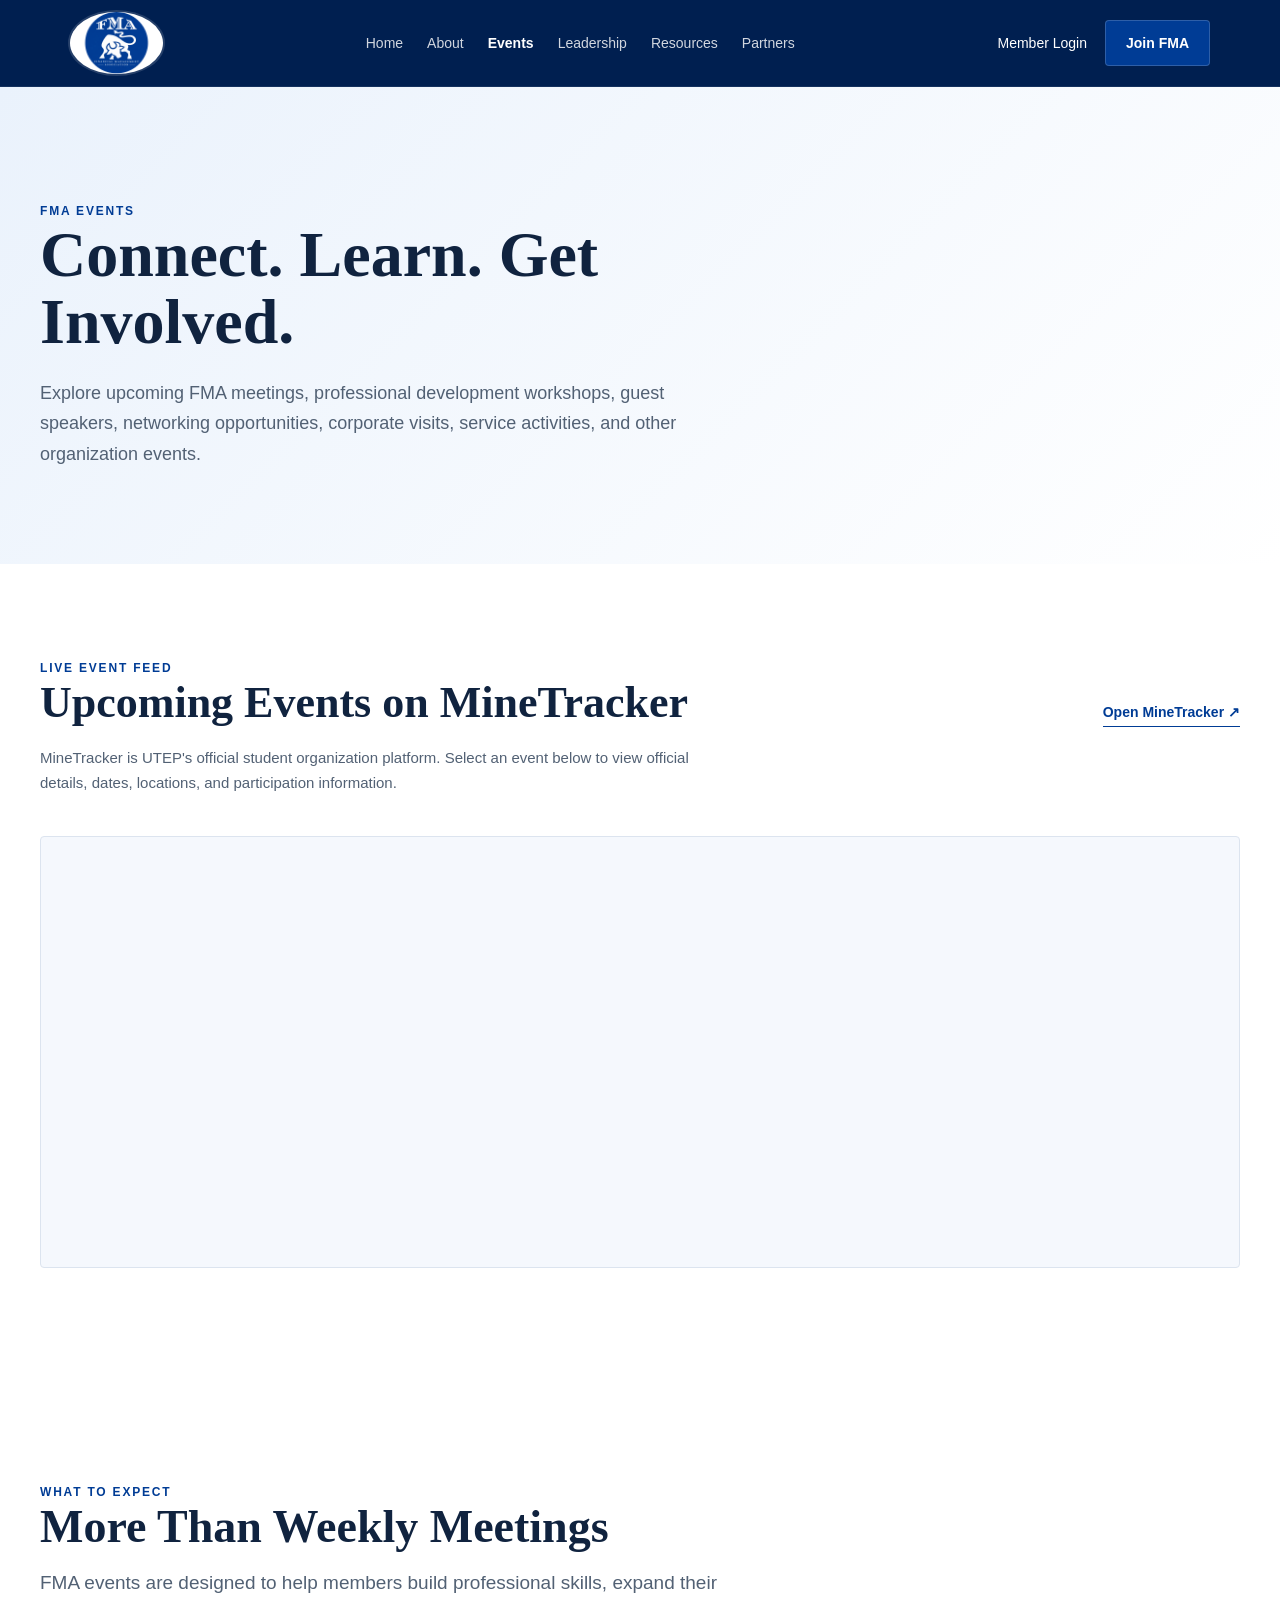
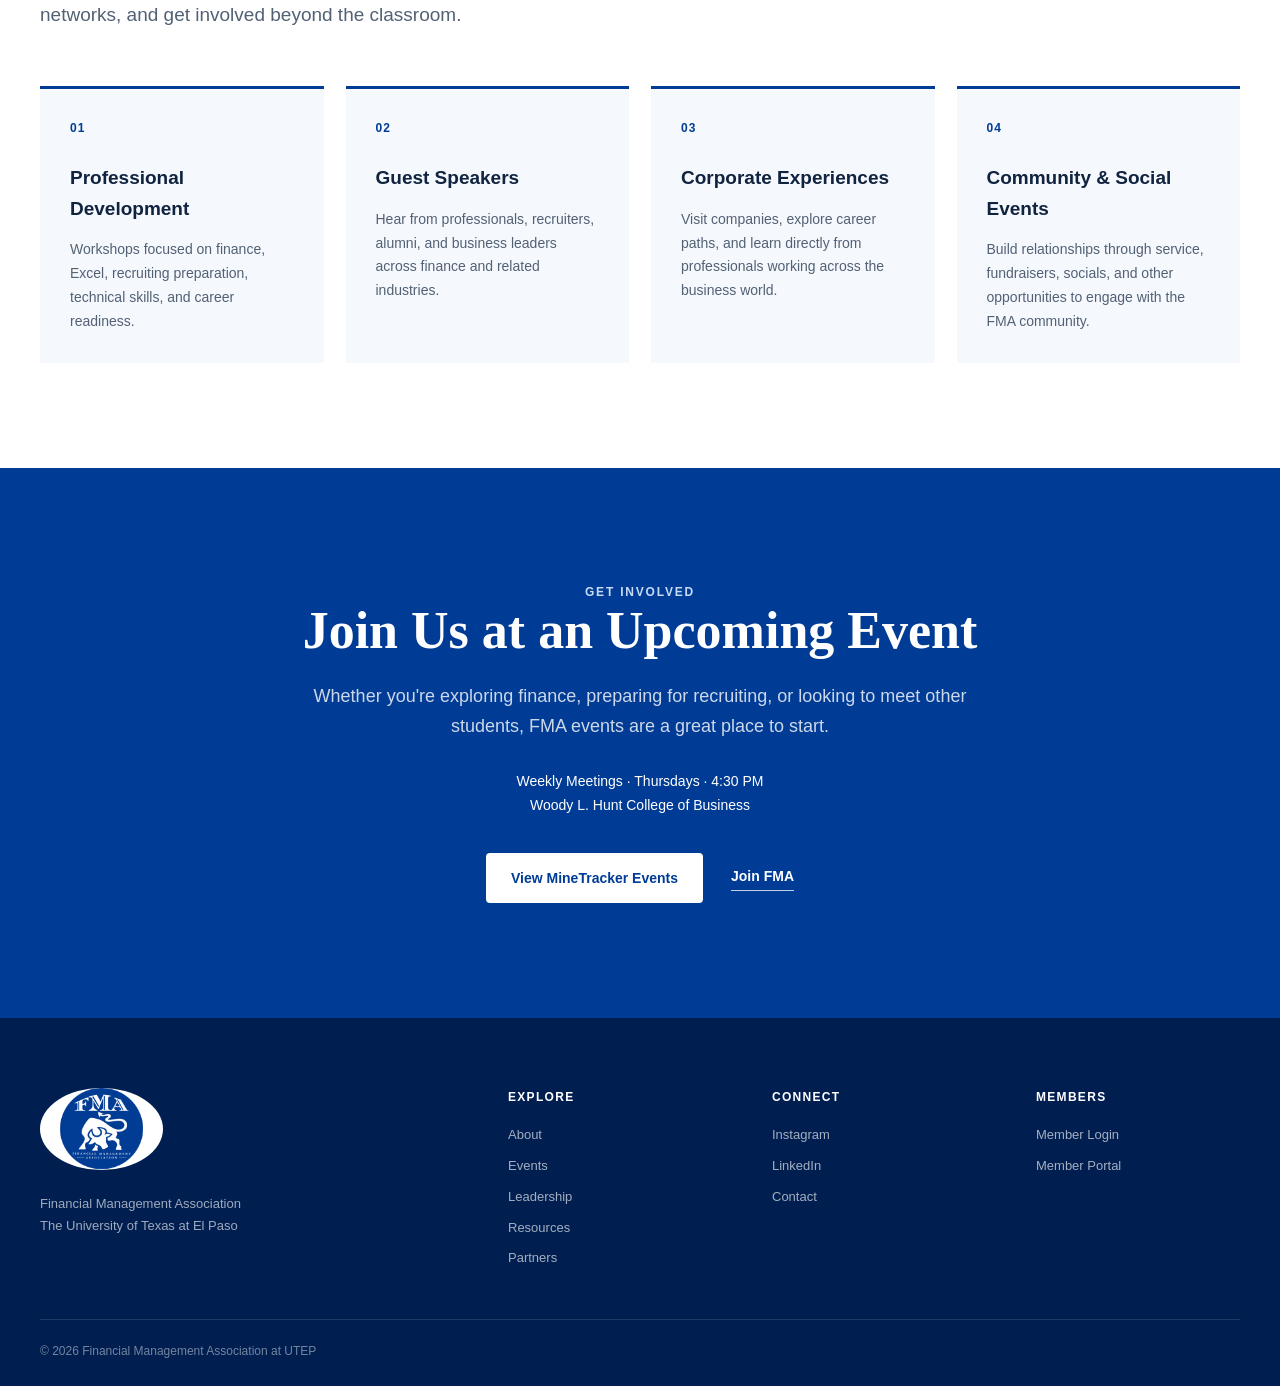
==== events.html @ ca30e63f "Initial FMA UTEP website" ====
<!DOCTYPE html>
<html lang="en">

<head>
    <meta charset="UTF-8">
    <meta name="viewport" content="width=device-width, initial-scale=1.0">

    <meta
        name="description"
        content="Upcoming events from the Financial Management Association at The University of Texas at El Paso."
    >

    <title>Events | FMA UTEP</title>

    <link rel="stylesheet" href="css/styles.css">
</head>


<body>

    <!-- =====================================================
         NAVIGATION
    ====================================================== -->
    <header class="navbar">

        <div class="nav-container">

            <!-- FMA LOGO -->
            <a
                href="index.html"
                class="logo"
                aria-label="FMA UTEP Home"
            >
                <img
                    src="assets/logos/fma-logo.png"
                    alt="Financial Management Association at UTEP"
                >
            </a>


            <!-- MAIN NAVIGATION -->
            <nav class="nav-links" aria-label="Main navigation">

                <a href="index.html">Home</a>

                <a href="index.html#about">About</a>

                <a
                    href="events.html"
                    class="active"
                    aria-current="page"
                >
                    Events
                </a>

                <a href="leadership.html">Leadership</a>

                <a href="resources.html">Resources</a>

                <a href="index.html#partners">Partners</a>

            </nav>


            <!-- NAV ACTIONS -->
            <div class="nav-actions">

                <a
                    href="#"
                    class="member-login"
                >
                    Member Login
                </a>

                <a
                    href="join.html"
                    class="join-button"
                >
                    Join FMA
                </a>

            </div>

        </div>

    </header>



    <main>


        <!-- =====================================================
             EVENTS HERO
        ====================================================== -->
        <section class="events-page-hero">

            <div class="events-page-container">

                <p class="section-eyebrow">
                    FMA EVENTS
                </p>

                <h1>
                    Connect. Learn. Get Involved.
                </h1>

                <p>
                    Explore upcoming FMA meetings, professional development
                    workshops, guest speakers, networking opportunities,
                    corporate visits, service activities, and other
                    organization events.
                </p>

            </div>

        </section>



        <!-- =====================================================
             LIVE MINETRACKER FEED
        ====================================================== -->
        <section class="events-live-section">

            <div class="events-page-container">

                <div class="events-live-heading">

                    <div>

                        <p class="section-eyebrow">
                            LIVE EVENT FEED
                        </p>

                        <h2>
                            Upcoming Events on MineTracker
                        </h2>

                    </div>


                    <a
                        href="https://minetracker.utep.edu/organization/fma/events"
                        target="_blank"
                        rel="noopener"
                        class="view-events-link"
                    >
                        Open MineTracker ↗
                    </a>

                </div>


                <p class="events-live-description">
                    MineTracker is UTEP's official student organization
                    platform. Select an event below to view official details,
                    dates, locations, and participation information.
                </p>


                <div class="minetracker-frame">

                    <iframe
                        src="https://minetracker.utep.edu/opportunityboard"
                        title="MineTracker Live Event Feed"
                        loading="lazy"
                    >
                    </iframe>

                </div>

            </div>

        </section>



        <!-- =====================================================
             EVENT TYPES
        ====================================================== -->
        <section class="why-fma">

            <div class="why-fma-container">

                <div class="section-heading">

                    <p class="section-eyebrow">
                        WHAT TO EXPECT
                    </p>

                    <h2>
                        More Than Weekly Meetings
                    </h2>

                    <p class="section-description">
                        FMA events are designed to help members build
                        professional skills, expand their networks, and
                        get involved beyond the classroom.
                    </p>

                </div>


                <div class="feature-grid">


                    <article class="feature-card">

                        <span class="feature-number">
                            01
                        </span>

                        <h3>
                            Professional Development
                        </h3>

                        <p>
                            Workshops focused on finance, Excel,
                            recruiting preparation, technical skills,
                            and career readiness.
                        </p>

                    </article>



                    <article class="feature-card">

                        <span class="feature-number">
                            02
                        </span>

                        <h3>
                            Guest Speakers
                        </h3>

                        <p>
                            Hear from professionals, recruiters,
                            alumni, and business leaders across
                            finance and related industries.
                        </p>

                    </article>



                    <article class="feature-card">

                        <span class="feature-number">
                            03
                        </span>

                        <h3>
                            Corporate Experiences
                        </h3>

                        <p>
                            Visit companies, explore career paths,
                            and learn directly from professionals
                            working across the business world.
                        </p>

                    </article>



                    <article class="feature-card">

                        <span class="feature-number">
                            04
                        </span>

                        <h3>
                            Community & Social Events
                        </h3>

                        <p>
                            Build relationships through service,
                            fundraisers, socials, and other
                            opportunities to engage with the
                            FMA community.
                        </p>

                    </article>


                </div>

            </div>

        </section>



        <!-- =====================================================
             EVENTS CTA
        ====================================================== -->
        <section class="final-cta">

            <div class="final-cta-container">

                <p class="section-eyebrow">
                    GET INVOLVED
                </p>

                <h2>
                    Join Us at an Upcoming Event
                </h2>

                <p class="final-cta-description">
                    Whether you're exploring finance, preparing for recruiting,
                    or looking to meet other students, FMA events are a great
                    place to start.
                </p>


                <div class="final-cta-details">

                    <p>
                        Weekly Meetings · Thursdays · 4:30 PM
                    </p>

                    <p>
                        Woody L. Hunt College of Business
                    </p>

                </div>


                <div class="final-cta-buttons">

                    <a
                        href="https://minetracker.utep.edu/organization/fma/events"
                        target="_blank"
                        rel="noopener"
                        class="final-cta-primary"
                    >
                        View MineTracker Events
                    </a>

                    <a
                        href="join.html"
                        class="final-cta-secondary"
                    >
                        Join FMA
                    </a>

                </div>

            </div>

        </section>


    </main>



    <!-- =====================================================
         FOOTER
    ====================================================== -->
    <footer class="site-footer">

        <div class="footer-container">


            <!-- BRAND -->
            <div class="footer-brand">

                <a
                    href="index.html"
                    class="footer-logo"
                    aria-label="FMA UTEP Home"
                >
                    <img
                        src="assets/logos/fma-logo.png"
                        alt="Financial Management Association at UTEP"
                    >
                </a>

                <p>
                    Financial Management Association
                </p>

                <p>
                    The University of Texas at El Paso
                </p>

            </div>



            <!-- EXPLORE -->
            <div class="footer-column">

                <h3>
                    Explore
                </h3>

                <a href="index.html#about">
                    About
                </a>

                <a href="events.html">
                    Events
                </a>

                <a href="leadership.html">
                    Leadership
                </a>

                <a href="resources.html">
                    Resources
                </a>

                <a href="index.html#partners">
                    Partners
                </a>

            </div>



            <!-- CONNECT -->
            <div class="footer-column">

                <h3>
                    Connect
                </h3>

                <a href="#">
                    Instagram
                </a>

                <a href="#">
                    LinkedIn
                </a>

                <a href="#">
                    Contact
                </a>

            </div>



            <!-- MEMBERS -->
            <div class="footer-column">

                <h3>
                    Members
                </h3>

                <a href="#">
                    Member Login
                </a>

                <a href="#">
                    Member Portal
                </a>

            </div>

        </div>


        <div class="footer-bottom">

            <p>
                © 2026 Financial Management Association at UTEP
            </p>

        </div>

    </footer>

</body>

</html>
---- css/styles.css ----
/* =========================================================
   FMA UTEP WEBSITE
   MASTER STYLESHEET

   Primary FMA blue sampled from official chapter logo:
   #003C95
========================================================= */


/* =========================================================
   1. BRAND SYSTEM
========================================================= */

:root {

    /* FMA BLUES */
    --fma-blue: #003C95;
    --fma-blue-mid: #1458B0;
    --fma-blue-dark: #003078;
    --fma-blue-deep: #001F50;

    --fma-blue-light: #EAF2FC;
    --fma-blue-soft: #F5F8FD;

    /* NEUTRALS */
    --white: #FFFFFF;
    --off-white: #FAFBFD;

    --text-dark: #10233F;
    --text-body: #526174;
    --text-muted: #7B8796;

    --border: #DCE4EF;

    /* LAYOUT */
    --page-width: 1200px;

    /* SHADOWS */
    --shadow-soft:
        0 12px 32px rgba(0, 48, 120, 0.08);

    --shadow-card:
        0 16px 40px rgba(0, 48, 120, 0.12);

    /* ANIMATION */
    --transition: 0.25s ease;
}


/* =========================================================
   2. RESET / GLOBAL
========================================================= */

* {
    margin: 0;
    padding: 0;
    box-sizing: border-box;
}


html {
    scroll-behavior: smooth;
}


body {
    font-family:
        Arial,
        Helvetica,
        sans-serif;

    background-color: var(--white);

    color: var(--text-dark);

    line-height: 1.6;

    overflow-x: hidden;
}


main {
    display: block;
}


img {
    max-width: 100%;
}


a {
    transition:
        color var(--transition),
        background-color var(--transition),
        border-color var(--transition),
        opacity var(--transition),
        transform var(--transition);
}


a:focus-visible,
button:focus-visible {

    outline:
        3px solid
        rgba(20, 88, 176, 0.35);

    outline-offset: 4px;
}


/* =========================================================
   3. SHARED TYPOGRAPHY
========================================================= */

.section-eyebrow,
.hero-eyebrow,
.leadership-kicker,
.career-label,
.membership-type,
.leader-role,
.resource-category {

    color: var(--fma-blue);

    font-size: 12px;
    font-weight: 700;

    letter-spacing: 1.8px;

    text-transform: uppercase;
}


.section-heading {
    max-width: 760px;

    margin-bottom: 55px;
}


.section-heading h2 {

    font-family:
        Georgia,
        "Times New Roman",
        serif;

    font-size: 46px;

    line-height: 1.1;

    color: var(--text-dark);
}


.section-description {

    margin-top: 14px;

    color: var(--text-body);

    font-size: 19px;

    line-height: 1.7;
}


/* =========================================================
   4. NAVIGATION
========================================================= */

.navbar {

    width: 100%;

    background-color: var(--fma-blue-deep);

    border-bottom:
        1px solid
        rgba(255, 255, 255, 0.08);

    position: relative;

    z-index: 1000;
}


.nav-container {

    max-width: var(--page-width);

    min-height: 86px;

    margin: 0 auto;

    padding:
        0
        30px;

    display: flex;

    align-items: center;

    justify-content: space-between;

    gap: 28px;
}


/* LOGO */

.logo {

    flex-shrink: 0;

    display: flex;

    align-items: center;

    text-decoration: none;
}


.logo img {

    width: auto;

    height: 62px;

    display: block;

    border-radius: 50%;

    background-color: var(--white);

    box-shadow:
        0 0 0 2px
        rgba(255, 255, 255, 0.15);
}


/* NAV LINKS */

.nav-links {

    display: flex;

    align-items: center;

    gap: 24px;
}


.nav-links a {

    color:
        rgba(255, 255, 255, 0.82);

    text-decoration: none;

    font-size: 14px;

    font-weight: 500;

    white-space: nowrap;
}


.nav-links a:hover {

    color: var(--white);
}


/* OPTIONAL ACTIVE PAGE SUPPORT */

.nav-links a.active,
.nav-links a[aria-current="page"] {

    color: var(--white);

    font-weight: 700;
}


/* NAV ACTIONS */

.nav-actions {

    display: flex;

    align-items: center;

    gap: 18px;

    flex-shrink: 0;
}


.member-login {

    color: var(--white);

    text-decoration: none;

    font-size: 14px;

    font-weight: 500;
}


.member-login:hover {

    opacity: 0.75;
}


.join-button {

    display: inline-block;

    padding:
        11px
        20px;

    background-color: var(--fma-blue);

    color: var(--white);

    text-decoration: none;

    font-size: 14px;

    font-weight: 700;

    border:
        1px solid
        rgba(255, 255, 255, 0.18);

    border-radius: 4px;
}


.join-button:hover {

    background-color: var(--fma-blue-mid);

    transform: translateY(-1px);
}


/* =========================================================
   5. HOMEPAGE HERO
========================================================= */

.hero {

    padding:
        100px
        30px;

    background:
        linear-gradient(
            135deg,
            var(--fma-blue-light) 0%,
            var(--white) 100%
        );
}


.hero-container {

    max-width: var(--page-width);

    margin: 0 auto;

    display: grid;

    grid-template-columns:
        1.05fr
        0.95fr;

    align-items: center;

    gap: 75px;
}


.hero-eyebrow {

    margin-bottom: 20px;
}


.hero h1 {

    max-width: 690px;

    color: var(--text-dark);

    font-family:
        Georgia,
        "Times New Roman",
        serif;

    font-size: 60px;

    line-height: 1.04;
}


.hero-description {

    max-width: 600px;

    margin-top: 26px;

    color: var(--text-body);

    font-size: 18px;

    line-height: 1.75;
}


.hero-buttons {

    margin-top: 36px;

    display: flex;

    align-items: center;

    gap: 28px;
}


.hero-primary {

    display: inline-block;

    padding:
        14px
        25px;

    background-color: var(--fma-blue);

    color: var(--white);

    text-decoration: none;

    font-size: 14px;

    font-weight: 700;

    border-radius: 4px;

    box-shadow:
        0 8px 20px
        rgba(0, 60, 149, 0.18);
}


.hero-primary:hover {

    background-color: var(--fma-blue-dark);

    transform: translateY(-2px);
}


.hero-secondary {

    color: var(--fma-blue);

    text-decoration: none;

    font-size: 14px;

    font-weight: 700;

    border-bottom:
        1px solid
        var(--fma-blue);

    padding-bottom: 3px;
}


.hero-secondary:hover {

    color: var(--fma-blue-dark);

    border-color: var(--fma-blue-dark);
}


/* HERO IMAGE */

.hero-image {

    width: 100%;
}


.hero-image-placeholder {

    height: 460px;

    display: flex;

    align-items: center;

    justify-content: center;

    color: var(--text-muted);

    font-size: 14px;

    background:
        linear-gradient(
            135deg,
            #DDE9F7,
            #C9DAEF
        );

    border-radius: 5px;

    box-shadow: var(--shadow-soft);
}


.hero-image img {

    width: 100%;

    height: 460px;

    object-fit: cover;

    display: block;

    border-radius: 5px;

    box-shadow: var(--shadow-soft);
}


/* =========================================================
   6. STATS
========================================================= */

.stats-section {

    background-color: var(--fma-blue);

    color: var(--white);

    padding:
        45px
        30px;
}


.stats-container {

    max-width: var(--page-width);

    margin: 0 auto;

    display: grid;

    grid-template-columns:
        repeat(4, 1fr);
}


.stat-item {

    padding:
        10px
        25px;

    text-align: center;

    border-right:
        1px solid
        rgba(255, 255, 255, 0.22);
}


.stat-item:last-child {

    border-right: none;
}


.stat-item h2 {

    margin-bottom: 5px;

    color: var(--white);

    font-family:
        Georgia,
        "Times New Roman",
        serif;

    font-size: 40px;
}


.stat-item p {

    color:
        rgba(255, 255, 255, 0.75);

    font-size: 12px;

    letter-spacing: 1.4px;

    text-transform: uppercase;
}


/* =========================================================
   7. WHY FMA
========================================================= */

.why-fma {

    background-color: var(--white);

    padding:
        105px
        30px;
}


.why-fma-container {

    max-width: var(--page-width);

    margin: 0 auto;
}


.feature-grid {

    display: grid;

    grid-template-columns:
        repeat(4, 1fr);

    gap: 22px;
}


.feature-card {

    min-height: 250px;

    padding: 30px;

    background-color: var(--fma-blue-soft);

    border-top:
        3px solid
        var(--fma-blue);

    transition:
        background-color var(--transition),
        transform var(--transition),
        box-shadow var(--transition);
}


.feature-card:hover {

    background-color: var(--white);

    transform:
        translateY(-5px);

    box-shadow:
        var(--shadow-card);
}


.feature-number {

    display: block;

    margin-bottom: 25px;

    color: var(--fma-blue);

    font-size: 12px;

    font-weight: 700;

    letter-spacing: 1px;
}


.feature-card h3 {

    margin-bottom: 14px;

    color: var(--text-dark);

    font-size: 19px;
}


.feature-card p {

    color: var(--text-body);

    font-size: 14px;

    line-height: 1.7;
}


/* =========================================================
   8. LIFE AT FMA
========================================================= */

.life-fma {

    background-color: var(--fma-blue-light);

    padding:
        105px
        30px;
}


.life-fma-container {

    max-width: var(--page-width);

    margin: 0 auto;
}


.life-grid {

    display: grid;

    grid-template-columns:
        1.3fr
        1fr
        1fr;

    grid-template-rows:
        260px
        260px;

    gap: 18px;
}


.life-card {

    position: relative;

    overflow: hidden;

    background-color: #DCE6F2;

    border-radius: 4px;
}


.life-card-large {

    grid-row:
        span 2;
}


.life-image-placeholder {

    width: 100%;

    height: 100%;

    display: flex;

    align-items: center;

    justify-content: center;

    color: var(--text-muted);

    font-size: 14px;
}


.life-card img {

    width: 100%;

    height: 100%;

    object-fit: cover;

    display: block;

    transition:
        transform
        0.5s ease;
}


.life-card:hover img {

    transform:
        scale(1.04);
}


.life-card-text {

    position: absolute;

    left: 0;

    right: 0;

    bottom: 0;

    padding: 24px;

    background:
        linear-gradient(
            to top,
            rgba(0, 31, 80, 0.96),
            rgba(0, 31, 80, 0)
        );

    color: var(--white);
}


.life-card-text p {

    color: var(--white);

    font-size: 17px;

    font-weight: 700;
}


/* =========================================================
   9. UPCOMING EVENTS — HOMEPAGE
========================================================= */

.events-preview {

    background-color: var(--white);

    padding:
        105px
        30px;
}


.events-preview-container {

    max-width: var(--page-width);

    margin: 0 auto;
}


.events-header {

    margin-bottom: 45px;

    display: flex;

    align-items: end;

    justify-content: space-between;

    gap: 30px;
}


.events-header h2 {

    color: var(--text-dark);

    font-family:
        Georgia,
        "Times New Roman",
        serif;

    font-size: 46px;

    line-height: 1.1;
}


.view-events-link {

    color: var(--fma-blue);

    text-decoration: none;

    font-size: 14px;

    font-weight: 700;

    border-bottom:
        1px solid
        var(--fma-blue);

    padding-bottom: 3px;
}


.view-events-link:hover {

    color: var(--fma-blue-dark);

    border-color: var(--fma-blue-dark);
}


.events-grid {

    border-top:
        1px solid
        var(--border);
}


.event-card {

    min-height: 150px;

    padding:
        28px
        10px;

    display: grid;

    grid-template-columns:
        110px
        1fr
        50px;

    align-items: center;

    gap: 30px;

    border-bottom:
        1px solid
        var(--border);

    transition:
        background-color
        var(--transition);
}


.event-card:hover {

    background-color:
        var(--fma-blue-soft);
}


.event-date {

    text-align: center;
}


.event-month {

    display: block;

    color: var(--fma-blue);

    font-size: 12px;

    font-weight: 700;

    letter-spacing: 1.5px;
}


.event-day {

    display: block;

    margin-top: 3px;

    color: var(--text-dark);

    font-family:
        Georgia,
        "Times New Roman",
        serif;

    font-size: 42px;

    line-height: 1;
}


.event-type {

    margin-bottom: 5px;

    color: var(--text-muted);

    font-size: 11px;

    font-weight: 700;

    letter-spacing: 1.4px;
}


.event-info h3 {

    margin-bottom: 7px;

    color: var(--text-dark);

    font-size: 21px;
}


.event-details {

    color: var(--text-body);

    font-size: 14px;
}


.event-location {

    margin-top: 2px;

    color: var(--text-muted);

    font-size: 13px;
}


.event-arrow {

    color: var(--fma-blue);

    text-decoration: none;

    font-size: 28px;
}


.event-arrow:hover {

    transform:
        translateX(5px);
}


/* =========================================================
   10. CAREER DEVELOPMENT
========================================================= */

.career-section {

    background:
        linear-gradient(
            135deg,
            var(--fma-blue-deep) 0%,
            var(--fma-blue-dark) 100%
        );

    color: var(--white);

    padding:
        105px
        0
        95px;

    overflow: hidden;
}


.career-container {

    max-width: var(--page-width);

    margin: 0 auto;

    padding:
        0
        30px;
}


.career-heading {

    margin-bottom: 72px;
}


.career-heading .section-eyebrow {

    color: #A8C8F4;

    margin-bottom: 20px;
}


.career-heading-row {

    display: grid;

    grid-template-columns:
        1fr
        0.8fr;

    gap: 100px;

    align-items: end;
}


.career-heading h2 {

    max-width: 560px;

    color: var(--white);

    font-family:
        Georgia,
        "Times New Roman",
        serif;

    font-size: 58px;

    line-height: 1.05;
}


.career-copy {

    padding-bottom: 5px;
}


.career-copy p {

    max-width: 500px;

    color:
        rgba(255, 255, 255, 0.76);

    font-size: 17px;

    line-height: 1.75;
}


.career-link {

    display: inline-block;

    margin-top: 25px;

    color: var(--white);

    text-decoration: none;

    font-size: 14px;

    font-weight: 700;
}


.career-link:hover {

    opacity: 0.72;
}


/* COMPANY AREA */

.career-companies {

    padding-top: 30px;

    border-top:
        1px solid
        rgba(255, 255, 255, 0.18);
}


.career-label {

    margin-bottom: 35px;

    color:
        rgba(255, 255, 255, 0.62);

    font-size: 11px;
}


/* LOGO MARQUEE */

.logo-marquee {

    position: relative;

    width: 100%;

    overflow: hidden;
}


.logo-marquee::before,
.logo-marquee::after {

    content: "";

    position: absolute;

    top: 0;

    width: 70px;

    height: 100%;

    z-index: 2;

    pointer-events: none;
}


.logo-marquee::before {

    left: 0;

    background:
        linear-gradient(
            to right,
            var(--fma-blue-deep),
            transparent
        );
}


.logo-marquee::after {

    right: 0;

    background:
        linear-gradient(
            to left,
            var(--fma-blue-dark),
            transparent
        );
}


.logo-track {

    width: max-content;

    display: flex;

    align-items: center;

    animation:
        logo-scroll
        42s
        linear
        infinite;
}


.logo-marquee:hover
.logo-track {

    animation-play-state: paused;
}


.company-logo {

    width: 235px;

    height: 105px;

    margin-right: 30px;

    padding:
        25px
        30px;

    flex-shrink: 0;

    display: flex;

    align-items: center;

    justify-content: center;

    background-color: var(--white);

    border-radius: 5px;

    box-shadow:
        0 5px 18px
        rgba(0, 0, 0, 0.08);
}


.company-logo img {

    width: auto;

    height: auto;

    max-width: 165px;

    max-height: 50px;

    object-fit: contain;
}


.company-logo img[alt="Dell Technologies"] {

    max-width: 180px;
}


.company-logo img[alt="Texas Instruments"] {

    max-width: 180px;
}


.company-logo img[alt="UTIMCO"] {

    max-height: 60px;
}


.company-logo img[alt="Wells Fargo"] {

    max-height: 57px;
}


@keyframes logo-scroll {

    from {

        transform:
            translateX(0);
    }

    to {

        transform:
            translateX(-50%);
    }
}


/* =========================================================
   11. MEMBER SPOTLIGHT
========================================================= */

.member-spotlight {

    background-color:
        var(--fma-blue-light);

    padding:
        105px
        30px;
}


.member-spotlight-container {

    max-width: var(--page-width);

    margin: 0 auto;

    display: grid;

    grid-template-columns:
        0.85fr
        1.15fr;

    gap: 80px;

    align-items: center;
}


.member-photo-placeholder {

    height: 500px;

    background-color: #DCE6F2;

    display: flex;

    align-items: center;

    justify-content: center;

    color: var(--text-muted);

    font-size: 14px;
}


.member-photo img {

    width: 100%;

    height: 500px;

    object-fit: cover;

    display: block;
}


.member-content h2 {

    margin-bottom: 30px;

    color: var(--text-dark);

    font-family:
        Georgia,
        "Times New Roman",
        serif;

    font-size: 44px;

    line-height: 1.1;
}


.member-name {

    color: var(--text-dark);

    font-size: 24px;

    font-weight: 700;
}


.member-details {

    margin-top: 4px;

    color: var(--text-muted);

    font-size: 14px;
}


.member-highlight {

    margin-top: 20px;

    color: var(--fma-blue);

    font-size: 14px;

    font-weight: 700;
}


.member-story {

    max-width: 620px;

    margin-top: 22px;

    color: var(--text-body);

    font-size: 16px;

    line-height: 1.75;
}


.member-link {

    display: inline-block;

    margin-top: 28px;

    color: var(--fma-blue);

    text-decoration: none;

    font-size: 14px;

    font-weight: 700;

    border-bottom:
        1px solid
        var(--fma-blue);

    padding-bottom: 3px;
}


/* =========================================================
   12. PARTNERS — HOMEPAGE / PAGE
========================================================= */

.partners-section {

    background-color: var(--white);

    padding:
        105px
        30px;
}


.partners-container {

    max-width: var(--page-width);

    margin: 0 auto;
}


.partners-header {

    margin-bottom: 50px;

    display: flex;

    justify-content: space-between;

    align-items: end;

    gap: 60px;
}


.partners-header h2 {

    color: var(--text-dark);

    font-family:
        Georgia,
        "Times New Roman",
        serif;

    font-size: 46px;

    line-height: 1.1;
}


.partners-description {

    max-width: 650px;

    margin-top: 18px;

    color: var(--text-body);

    font-size: 16px;

    line-height: 1.7;
}


.partners-link {

    color: var(--fma-blue);

    text-decoration: none;

    font-size: 14px;

    font-weight: 700;

    border-bottom:
        1px solid
        var(--fma-blue);

    padding-bottom: 3px;

    white-space: nowrap;
}


.partners-link:hover {

    color: var(--fma-blue-dark);

    border-color: var(--fma-blue-dark);
}


.partners-grid {

    display: grid;

    grid-template-columns:
        repeat(3, 1fr);

    gap: 16px;
}


.partner-placeholder,
.partner-logo {

    min-height: 130px;

    padding: 25px;

    display: flex;

    align-items: center;

    justify-content: center;

    background-color:
        var(--fma-blue-soft);

    border:
        1px solid
        var(--border);

    color: var(--text-muted);

    font-size: 14px;

    font-weight: 600;

    transition:
        background-color var(--transition),
        transform var(--transition),
        box-shadow var(--transition);
}


.partner-placeholder:hover,
.partner-logo:hover {

    background-color: var(--white);

    transform:
        translateY(-3px);

    box-shadow:
        var(--shadow-soft);
}


.partner-logo img {

    max-width: 180px;

    max-height: 65px;

    width: auto;

    height: auto;

    object-fit: contain;
}


/* =========================================================
   13. FINAL HOMEPAGE CTA
========================================================= */

.final-cta {

    background-color: var(--fma-blue);

    color: var(--white);

    padding:
        115px
        30px;

    text-align: center;
}


.final-cta-container {

    max-width: 850px;

    margin: 0 auto;
}


.final-cta
.section-eyebrow {

    color: #C8DAF6;
}


.final-cta h2 {

    margin-bottom: 22px;

    color: var(--white);

    font-family:
        Georgia,
        "Times New Roman",
        serif;

    font-size: 52px;

    line-height: 1.08;
}


.final-cta-description {

    max-width: 680px;

    margin: 0 auto;

    color:
        rgba(255, 255, 255, 0.80);

    font-size: 18px;

    line-height: 1.7;
}


.final-cta-details {

    margin-top: 28px;

    color: var(--white);

    font-size: 14px;

    line-height: 1.7;
}


.final-cta-details p {

    color: var(--white);
}


.final-cta-buttons {

    margin-top: 35px;

    display: flex;

    justify-content: center;

    align-items: center;

    gap: 28px;
}


.final-cta-primary {

    padding:
        14px
        25px;

    background-color: var(--white);

    color: var(--fma-blue);

    text-decoration: none;

    font-size: 14px;

    font-weight: 700;

    border-radius: 4px;
}


.final-cta-primary:hover {

    background-color:
        var(--fma-blue-light);

    transform:
        translateY(-2px);
}


.final-cta-secondary {

    color: var(--white);

    text-decoration: none;

    font-size: 14px;

    font-weight: 700;

    border-bottom:
        1px solid
        rgba(255, 255, 255, 0.75);

    padding-bottom: 3px;
}


/* =========================================================
   14. FOOTER
========================================================= */

.site-footer {

    background-color:
        var(--fma-blue-deep);

    color: var(--white);

    padding:
        70px
        30px
        25px;
}


.footer-container {

    max-width: var(--page-width);

    margin: 0 auto;

    display: grid;

    grid-template-columns:
        2fr
        1fr
        1fr
        1fr;

    gap: 60px;
}


.footer-logo {

    display: inline-block;

    margin-bottom: 15px;

    text-decoration: none;
}


.footer-logo img {

    width: auto;

    height: 82px;

    display: block;

    border-radius: 50%;

    background-color: var(--white);
}


.footer-brand p {

    color:
        rgba(255, 255, 255, 0.62);

    font-size: 13px;

    line-height: 1.7;
}


.footer-column {

    display: flex;

    flex-direction: column;

    gap: 10px;
}


.footer-column h3 {

    margin-bottom: 8px;

    color: var(--white);

    font-size: 12px;

    text-transform: uppercase;

    letter-spacing: 1.3px;
}


.footer-column a {

    color:
        rgba(255, 255, 255, 0.64);

    text-decoration: none;

    font-size: 13px;
}


.footer-column a:hover {

    color: var(--white);
}


.footer-bottom {

    max-width: var(--page-width);

    margin:
        50px
        auto
        0;

    padding-top: 22px;

    border-top:
        1px solid
        rgba(255, 255, 255, 0.12);
}


.footer-bottom p {

    color:
        rgba(255, 255, 255, 0.45);

    font-size: 12px;
}


/* =========================================================
   15. LEADERSHIP PAGE
========================================================= */

.leadership-hero {

    padding:
        115px
        30px
        95px;

    background:
        linear-gradient(
            135deg,
            var(--fma-blue-light),
            var(--white)
        );
}


.leadership-hero-container {

    max-width: var(--page-width);

    margin: 0 auto;
}


.leadership-hero h1 {

    color: var(--text-dark);

    font-family:
        Georgia,
        "Times New Roman",
        serif;

    font-size: 68px;

    line-height: 1;
}


.leadership-hero p:last-child {

    max-width: 650px;

    margin-top: 22px;

    color: var(--text-body);

    font-size: 18px;

    line-height: 1.7;
}


.leadership-section {

    background-color: var(--white);

    padding:
        105px
        30px;
}


.leadership-directors {

    background-color:
        var(--fma-blue-soft);
}


.leadership-container {

    max-width: var(--page-width);

    margin: 0 auto;
}


.leadership-section-heading {

    margin-bottom: 50px;
}


.leadership-kicker {

    margin-bottom: 12px;
}


.leadership-section-heading h2 {

    color: var(--text-dark);

    font-family:
        Georgia,
        "Times New Roman",
        serif;

    font-size: 44px;
}


.executive-grid,
.director-grid {

    display: grid;

    grid-template-columns:
        repeat(3, 1fr);

    gap:
        40px
        28px;
}


.leader-card {

    background-color: transparent;
}


.leader-photo {

    width: 100%;

    overflow: hidden;

    background-color: #DCE6F2;

    border-radius: 4px;
}


.leader-photo img {

    width: 100%;

    aspect-ratio: 4 / 5;

    display: block;

    object-fit: cover;

    transition:
        transform
        0.4s ease;
}


.leader-card:hover
.leader-photo img {

    transform:
        scale(1.025);
}


.leader-photo-placeholder {

    aspect-ratio: 4 / 5;

    display: flex;

    align-items: center;

    justify-content: center;

    color: var(--text-muted);

    background-color: #DCE6F2;

    font-size: 13px;
}


.leader-info {

    padding:
        24px
        4px
        10px;
}


.leader-role {

    color: var(--fma-blue);

    font-size: 10px;

    letter-spacing: 1.4px;

    line-height: 1.5;
}


.leader-info h3 {

    margin-top: 7px;

    color: var(--text-dark);

    font-family:
        Georgia,
        "Times New Roman",
        serif;

    font-size: 27px;
}


.leader-major {

    margin-top: 5px;

    color: var(--text-muted);

    font-size: 13px;
}


.leader-description {

    margin-top: 17px;

    color: var(--text-body);

    font-size: 14px;

    line-height: 1.7;
}


.leader-link {

    display: inline-block;

    margin-top: 18px;

    color: var(--fma-blue);

    text-decoration: none;

    font-size: 13px;

    font-weight: 700;

    border-bottom:
        1px solid
        var(--fma-blue);

    padding-bottom: 2px;
}


/* ADVISOR */

.advisor-section {

    background-color: var(--white);

    padding:
        105px
        30px;
}


.advisor-card {

    max-width: 780px;

    display: grid;

    grid-template-columns:
        260px
        1fr;

    gap: 45px;

    align-items: center;
}


.advisor-photo {

    width: 100%;
}


.advisor-info h3 {

    margin-top: 8px;

    color: var(--text-dark);

    font-family:
        Georgia,
        "Times New Roman",
        serif;

    font-size: 30px;
}


.advisor-info p:last-child {

    margin-top: 8px;

    color: var(--text-body);

    font-size: 14px;
}


/* =========================================================
   16. EVENTS PAGE
========================================================= */

.events-page-hero {

    padding:
        115px
        30px
        95px;

    background:
        linear-gradient(
            135deg,
            var(--fma-blue-light),
            var(--white)
        );
}


.events-page-container {

    max-width: var(--page-width);

    margin: 0 auto;
}


.events-page-hero h1 {

    max-width: 780px;

    color: var(--text-dark);

    font-family:
        Georgia,
        "Times New Roman",
        serif;

    font-size: 64px;

    line-height: 1.05;
}


.events-page-hero p:last-child {

    max-width: 700px;

    margin-top: 22px;

    color: var(--text-body);

    font-size: 18px;

    line-height: 1.7;
}


.events-live-section {

    background-color: var(--white);

    padding:
        95px
        30px
        110px;
}


.events-live-heading {

    display: flex;

    justify-content: space-between;

    align-items: end;

    gap: 40px;
}


.events-live-heading h2 {

    color: var(--text-dark);

    font-family:
        Georgia,
        "Times New Roman",
        serif;

    font-size: 44px;

    line-height: 1.1;
}


.events-live-description {

    max-width: 700px;

    margin-top: 18px;

    color: var(--text-body);

    font-size: 15px;

    line-height: 1.7;
}


.minetracker-feed {

    background-color: var(--white);

    padding:
        100px
        30px;
}


.minetracker-frame {

    width: 100%;

    margin-top: 40px;

    overflow: hidden;

    background-color:
        var(--fma-blue-soft);

    border:
        1px solid
        var(--border);

    border-radius: 4px;
}


.minetracker-frame iframe {

    width: 100%;

    height: 430px;

    display: block;

    border: none;
}


/* =========================================================
   17. JOIN FMA PAGE
========================================================= */

.join-container {

    max-width: var(--page-width);

    margin: 0 auto;
}


/* HERO */

.join-hero {

    padding:
        120px
        30px
        110px;

    background:
        linear-gradient(
            135deg,
            var(--fma-blue-light),
            var(--white)
        );
}


.join-hero h1 {

    color: var(--text-dark);

    font-family:
        Georgia,
        "Times New Roman",
        serif;

    font-size: 70px;

    line-height: 1;
}


.join-hero-description {

    max-width: 680px;

    margin-top: 25px;

    color: var(--text-body);

    font-size: 19px;

    line-height: 1.7;
}


.join-hero-button {

    display: inline-block;

    margin-top: 35px;

    padding:
        14px
        25px;

    background-color: var(--fma-blue);

    color: var(--white);

    text-decoration: none;

    font-size: 14px;

    font-weight: 700;

    border-radius: 4px;

    box-shadow:
        0 8px 20px
        rgba(0, 60, 149, 0.18);
}


.join-hero-button:hover {

    background-color:
        var(--fma-blue-dark);

    transform:
        translateY(-2px);
}


/* JOIN HEADINGS */

.join-section-heading {

    max-width: 720px;

    margin-bottom: 55px;
}


.join-section-heading h2 {

    color: var(--text-dark);

    font-family:
        Georgia,
        "Times New Roman",
        serif;

    font-size: 46px;
}


.join-section-heading
> p:last-child {

    margin-top: 15px;

    color: var(--text-body);

    font-size: 17px;

    line-height: 1.7;
}


/* BENEFITS */

.join-benefits {

    background-color: var(--white);

    padding:
        105px
        30px;
}


.join-benefit-grid {

    display: grid;

    grid-template-columns:
        repeat(4, 1fr);

    gap: 22px;
}


.join-benefit-card {

    min-height: 245px;

    padding: 30px;

    background-color:
        var(--fma-blue-soft);

    border-top:
        3px solid
        var(--fma-blue);
}


.join-benefit-card span {

    color: var(--fma-blue);

    font-size: 12px;

    font-weight: 700;
}


.join-benefit-card h3 {

    margin-top: 28px;

    color: var(--text-dark);

    font-size: 19px;
}


.join-benefit-card p {

    margin-top: 14px;

    color: var(--text-body);

    font-size: 14px;

    line-height: 1.7;
}


/* MEMBERSHIP */

.membership-options {

    background-color:
        var(--fma-blue-light);

    padding:
        105px
        30px;
}


.membership-grid {

    max-width: 850px;

    display: grid;

    grid-template-columns:
        repeat(2, 1fr);

    gap: 24px;
}


.membership-card {

    position: relative;

    padding: 40px;

    background-color: var(--white);

    border:
        1px solid
        var(--border);

    box-shadow:
        var(--shadow-soft);
}


.membership-featured {

    border:
        2px solid
        var(--fma-blue);
}


.membership-badge {

    position: absolute;

    top: -13px;

    right: 25px;

    padding:
        5px
        12px;

    background-color:
        var(--fma-blue);

    color: var(--white);

    font-size: 10px;

    font-weight: 700;

    letter-spacing: 1px;
}


.membership-type {

    color: var(--fma-blue);

    font-size: 11px;

    letter-spacing: 1.5px;
}


.membership-card h3 {

    margin-top: 10px;

    color: var(--text-dark);

    font-family:
        Georgia,
        "Times New Roman",
        serif;

    font-size: 28px;
}


.membership-price {

    margin-top: 25px;

    color: var(--fma-blue);

    font-family:
        Georgia,
        "Times New Roman",
        serif;

    font-size: 48px;
}


.membership-note {

    margin-top: 10px;

    color: var(--text-body);

    font-size: 14px;
}


.membership-button {

    display: block;

    margin-top: 30px;

    padding: 13px;

    background-color:
        var(--fma-blue);

    color: var(--white);

    text-align: center;

    text-decoration: none;

    font-size: 14px;

    font-weight: 700;

    border-radius: 4px;
}


.membership-button:hover {

    background-color:
        var(--fma-blue-dark);
}


/* JOIN PROCESS */

.join-process {

    background-color: var(--white);

    padding:
        105px
        30px;
}


.join-steps {

    display: grid;

    grid-template-columns:
        repeat(4, 1fr);

    border-top:
        1px solid
        var(--border);
}


.join-step {

    padding:
        35px
        30px
        20px
        0;
}


.join-step span {

    color: var(--fma-blue);

    font-family:
        Georgia,
        "Times New Roman",
        serif;

    font-size: 30px;
}


.join-step h3 {

    margin-top: 20px;

    color: var(--text-dark);

    font-size: 18px;
}


.join-step p {

    margin-top: 10px;

    color: var(--text-body);

    font-size: 14px;

    line-height: 1.65;
}


/* JOIN FINAL CTA */

.join-final {

    background-color:
        var(--fma-blue);

    color: var(--white);

    padding:
        115px
        30px;

    text-align: center;
}


.join-final
.section-eyebrow {

    color: #C8DAF6;
}


.join-final h2 {

    color: var(--white);

    font-family:
        Georgia,
        "Times New Roman",
        serif;

    font-size: 52px;
}


.join-final
> .join-container
> p:not(.section-eyebrow) {

    max-width: 650px;

    margin:
        20px
        auto
        0;

    color:
        rgba(255, 255, 255, 0.80);

    font-size: 17px;

    line-height: 1.7;
}


.join-final-button {

    display: inline-block;

    margin-top: 35px;

    padding:
        14px
        26px;

    background-color: var(--white);

    color: var(--fma-blue);

    text-decoration: none;

    font-size: 14px;

    font-weight: 700;

    border-radius: 4px;
}


.join-final-button:hover {

    background-color:
        var(--fma-blue-light);

    transform:
        translateY(-2px);
}


/* =========================================================
   18. RESOURCES PAGE
========================================================= */

.resources-container {

    max-width: var(--page-width);

    margin: 0 auto;
}


/* RESOURCES HERO */

.resources-hero {

    padding:
        115px
        30px
        95px;

    background:
        linear-gradient(
            135deg,
            var(--fma-blue-light),
            var(--white)
        );
}


.resources-hero h1 {

    max-width: 780px;

    color: var(--text-dark);

    font-family:
        Georgia,
        "Times New Roman",
        serif;

    font-size: 66px;

    line-height: 1.03;
}


.resources-hero-description {

    max-width: 720px;

    margin-top: 24px;

    color: var(--text-body);

    font-size: 18px;

    line-height: 1.75;
}


/* RESOURCE CONTENT */

.resources-section {

    background-color: var(--white);

    padding:
        105px
        30px
        115px;
}


.resources-intro {

    max-width: 760px;

    margin-bottom: 55px;
}


.resources-intro h2 {

    color: var(--text-dark);

    font-family:
        Georgia,
        "Times New Roman",
        serif;

    font-size: 46px;

    line-height: 1.1;
}


.resources-intro
> p:last-child {

    margin-top: 16px;

    color: var(--text-body);

    font-size: 17px;

    line-height: 1.7;
}


/* RESOURCE GRID */

.resources-grid {

    display: grid;

    grid-template-columns:
        repeat(2, 1fr);

    gap: 28px;
}


.resource-card {

    background-color: var(--white);

    border:
        1px solid
        var(--border);

    overflow: hidden;

    transition:
        transform var(--transition),
        box-shadow var(--transition),
        border-color var(--transition);
}


.resource-card:hover {

    transform:
        translateY(-5px);

    border-color:
        rgba(0, 60, 149, 0.25);

    box-shadow:
        var(--shadow-card);
}


/* RESOURCE VISUAL */

.resource-card-visual {

    min-height: 200px;

    padding: 28px;

    position: relative;

    overflow: hidden;

    display: flex;

    align-items: flex-end;
}


.resource-card-visual::before {

    content: "";

    position: absolute;

    inset: 0;

    background:
        linear-gradient(
            to top,
            rgba(0, 31, 80, 0.60),
            rgba(0, 31, 80, 0.02)
        );
}


.resource-card-visual span {

    position: relative;

    z-index: 2;

    color: var(--white);

    font-size: 13px;

    font-weight: 700;

    letter-spacing: 1.5px;

    text-transform: uppercase;
}


.resource-learning {

    background:
        linear-gradient(
            135deg,
            var(--fma-blue),
            var(--fma-blue-mid)
        );
}


.resource-governance {

    background:
        linear-gradient(
            135deg,
            var(--fma-blue-deep),
            var(--fma-blue)
        );
}


.resource-career {

    background:
        linear-gradient(
            135deg,
            var(--fma-blue-mid),
            #72A0DE
        );
}


/* RESOURCE CARD CONTENT */

.resource-card-content {

    padding: 32px;
}


.resource-category {

    margin-bottom: 10px;

    color: var(--fma-blue);

    font-size: 10px;

    font-weight: 700;

    letter-spacing: 1.5px;
}


.resource-card-content h3 {

    color: var(--text-dark);

    font-family:
        Georgia,
        "Times New Roman",
        serif;

    font-size: 27px;

    line-height: 1.15;
}


.resource-card-content
> p:not(.resource-category) {

    margin-top: 15px;

    color: var(--text-body);

    font-size: 14px;

    line-height: 1.75;
}


.resource-link {

    display: inline-block;

    margin-top: 25px;

    color: var(--fma-blue);

    text-decoration: none;

    font-size: 14px;

    font-weight: 700;

    border-bottom:
        1px solid
        var(--fma-blue);

    padding-bottom: 2px;
}


.resource-link:hover {

    color: var(--fma-blue-dark);

    border-color:
        var(--fma-blue-dark);
}


/* RESOURCES MEMBER CTA */

.resources-member-cta {

    background-color: var(--fma-blue);

    color: var(--white);

    padding:
        80px
        30px;
}


.resources-member-content {

    display: flex;

    justify-content: space-between;

    align-items: center;

    gap: 60px;
}


.resources-member-content
.section-eyebrow {

    color: #C8DAF6;
}


.resources-member-content h2 {

    color: var(--white);

    font-family:
        Georgia,
        "Times New Roman",
        serif;

    font-size: 40px;
}


.resources-member-content
p:last-child {

    max-width: 720px;

    margin-top: 15px;

    color:
        rgba(255, 255, 255, 0.78);

    font-size: 16px;

    line-height: 1.7;
}


.resources-member-button {

    flex-shrink: 0;

    padding:
        14px
        24px;

    background-color: var(--white);

    color: var(--fma-blue);

    text-decoration: none;

    font-size: 14px;

    font-weight: 700;

    border-radius: 4px;
}


.resources-member-button:hover {

    background-color:
        var(--fma-blue-light);

    transform:
        translateY(-2px);
}


/* =========================================================
   19. GENERIC ABOUT / PARTNERS PAGE HERO SUPPORT
========================================================= */

.page-hero {

    padding:
        115px
        30px
        95px;

    background:
        linear-gradient(
            135deg,
            var(--fma-blue-light),
            var(--white)
        );
}


.page-hero-container {

    max-width: var(--page-width);

    margin: 0 auto;
}


.page-hero h1 {

    max-width: 800px;

    color: var(--text-dark);

    font-family:
        Georgia,
        "Times New Roman",
        serif;

    font-size: 66px;

    line-height: 1.04;
}


.page-hero-description {

    max-width: 720px;

    margin-top: 24px;

    color: var(--text-body);

    font-size: 18px;

    line-height: 1.75;
}


/* =========================================================
   20. TABLET RESPONSIVE
========================================================= */

@media (max-width: 1050px) {

    .nav-container {

        flex-wrap: wrap;

        padding-top: 10px;

        padding-bottom: 10px;
    }


    .nav-links {

        order: 3;

        width: 100%;

        justify-content: center;

        padding:
            10px
            0
            5px;

        border-top:
            1px solid
            rgba(255, 255, 255, 0.08);
    }


    .hero-container {

        grid-template-columns: 1fr;

        gap: 50px;
    }


    .hero-text {

        max-width: 780px;
    }


    .feature-grid,
    .join-benefit-grid {

        grid-template-columns:
            repeat(2, 1fr);
    }


    .life-grid {

        grid-template-columns:
            repeat(2, 1fr);

        grid-template-rows:
            340px
            250px
            250px;
    }


    .life-card-large {

        grid-column:
            span 2;

        grid-row: auto;
    }


    .career-heading-row {

        grid-template-columns: 1fr;

        gap: 30px;
    }


    .career-copy p {

        max-width: 720px;
    }


    .member-spotlight-container {

        gap: 50px;

        grid-template-columns:
            1fr
            1fr;
    }


    .executive-grid,
    .director-grid {

        grid-template-columns:
            repeat(2, 1fr);
    }


    .partners-grid {

        grid-template-columns:
            repeat(2, 1fr);
    }


    .footer-container {

        grid-template-columns:
            2fr
            1fr
            1fr;

        gap: 45px;
    }


    .footer-column:last-child {

        grid-column: 2;
    }


    .join-steps {

        grid-template-columns:
            repeat(2, 1fr);
    }


    .resources-member-content {

        flex-direction: column;

        align-items: flex-start;
    }

}


/* =========================================================
   21. MOBILE RESPONSIVE
========================================================= */

@media (max-width: 700px) {

    /* NAVIGATION */

    .nav-container {

        padding-left: 20px;

        padding-right: 20px;
    }


    .logo img {

        height: 54px;
    }


    .member-login {

        display: none;
    }


    .join-button {

        padding:
            10px
            15px;

        font-size: 13px;
    }


    .nav-links {

        gap: 17px;

        overflow-x: auto;

        justify-content: flex-start;

        padding-bottom: 8px;

        scrollbar-width: none;
    }


    .nav-links::-webkit-scrollbar {

        display: none;
    }


    .nav-links a {

        font-size: 13px;

        white-space: nowrap;
    }


    /* SHARED SECTION PADDING */

    .hero,
    .why-fma,
    .life-fma,
    .events-preview,
    .partners-section,
    .leadership-section,
    .advisor-section,
    .events-live-section,
    .join-benefits,
    .membership-options,
    .join-process,
    .resources-section,
    .resources-member-cta,
    .minetracker-feed {

        padding-left: 22px;

        padding-right: 22px;
    }


    /* HERO */

    .hero {

        padding-top: 70px;

        padding-bottom: 70px;
    }


    .hero h1 {

        font-size: 44px;
    }


    .hero-description {

        font-size: 16px;
    }


    .hero-buttons {

        align-items: flex-start;

        flex-direction: column;

        gap: 18px;
    }


    .hero-image-placeholder,
    .hero-image img {

        height: 300px;
    }


    /* STATS */

    .stats-section {

        padding-left: 20px;

        padding-right: 20px;
    }


    .stats-container {

        grid-template-columns:
            repeat(2, 1fr);

        row-gap: 28px;
    }


    .stat-item:nth-child(2) {

        border-right: none;
    }


    .stat-item:nth-child(3),
    .stat-item:nth-child(4) {

        padding-top: 20px;

        border-top:
            1px solid
            rgba(255, 255, 255, 0.15);
    }


    /* HEADINGS */

    .section-heading h2,
    .events-header h2,
    .partners-header h2,
    .join-section-heading h2,
    .resources-intro h2 {

        font-size: 36px;
    }


    .section-description {

        font-size: 17px;
    }


    /* GRIDS */

    .feature-grid,
    .join-benefit-grid,
    .membership-grid,
    .executive-grid,
    .director-grid,
    .partners-grid,
    .join-steps,
    .resources-grid {

        grid-template-columns: 1fr;
    }


    /* LIFE AT FMA */

    .life-grid {

        grid-template-columns: 1fr;

        grid-template-rows:
            repeat(5, 280px);
    }


    .life-card-large {

        grid-column: auto;
    }


    /* EVENTS */

    .events-header,
    .partners-header,
    .events-live-heading {

        flex-direction: column;

        align-items: flex-start;
    }


    .event-card {

        grid-template-columns:
            72px
            1fr
            30px;

        gap: 16px;

        padding-left: 0;

        padding-right: 0;
    }


    .event-day {

        font-size: 34px;
    }


    /* CAREER */

    .career-section {

        padding-top: 80px;

        padding-bottom: 80px;
    }


    .career-container {

        padding-left: 22px;

        padding-right: 22px;
    }


    .career-heading h2 {

        font-size: 44px;
    }


    .company-logo {

        width: 190px;

        height: 95px;

        margin-right: 20px;
    }


    /* MEMBER SPOTLIGHT */

    .member-spotlight-container {

        grid-template-columns: 1fr;
    }


    .member-photo-placeholder,
    .member-photo img {

        height: 420px;
    }


    /* CTA */

    .final-cta {

        padding:
            85px
            22px;
    }


    .final-cta h2,
    .join-final h2 {

        font-size: 40px;
    }


    .final-cta-buttons {

        flex-direction: column;

        gap: 18px;
    }


    /* FOOTER */

    .footer-container {

        grid-template-columns: 1fr;

        gap: 35px;
    }


    .footer-column:last-child {

        grid-column: auto;
    }


    /* PAGE HEROES */

    .leadership-hero,
    .events-page-hero,
    .join-hero,
    .resources-hero,
    .page-hero {

        padding:
            80px
            22px
            70px;
    }


    .leadership-hero h1,
    .events-page-hero h1,
    .join-hero h1,
    .resources-hero h1,
    .page-hero h1 {

        font-size: 47px;
    }


    /* ADVISOR */

    .advisor-card {

        grid-template-columns: 1fr;
    }


    /* MINETRACKER */

    .minetracker-frame iframe {

        height: 380px;
    }


    /* RESOURCES */

    .resource-card-visual {

        min-height: 165px;
    }


    .resources-member-content h2 {

        font-size: 36px;
    }

}


/* =========================================================
   22. VERY SMALL MOBILE
========================================================= */

@media (max-width: 430px) {

    .hero h1 {

        font-size: 38px;
    }


    .stats-container {

        grid-template-columns: 1fr;
    }


    .stat-item {

        border-right: none;

        border-bottom:
            1px solid
            rgba(255, 255, 255, 0.15);
    }


    .stat-item:last-child {

        border-bottom: none;
    }


    .stat-item:nth-child(3),
    .stat-item:nth-child(4) {

        border-top: none;
    }


    .event-card {

        grid-template-columns:
            60px
            1fr;
    }


    .event-arrow {

        display: none;
    }


    .career-heading h2 {

        font-size: 38px;
    }


    .leadership-hero h1,
    .events-page-hero h1,
    .join-hero h1,
    .resources-hero h1,
    .page-hero h1 {

        font-size: 40px;
    }

}


/* =========================================================
   23. ACCESSIBILITY — REDUCED MOTION
========================================================= */

@media (prefers-reduced-motion: reduce) {

    html {

        scroll-behavior: auto;
    }


    *,
    *::before,
    *::after {

        animation-duration:
            0.01ms !important;

        animation-iteration-count:
            1 !important;

        transition-duration:
            0.01ms !important;
    }


    .logo-track {

        animation: none;
    }

}
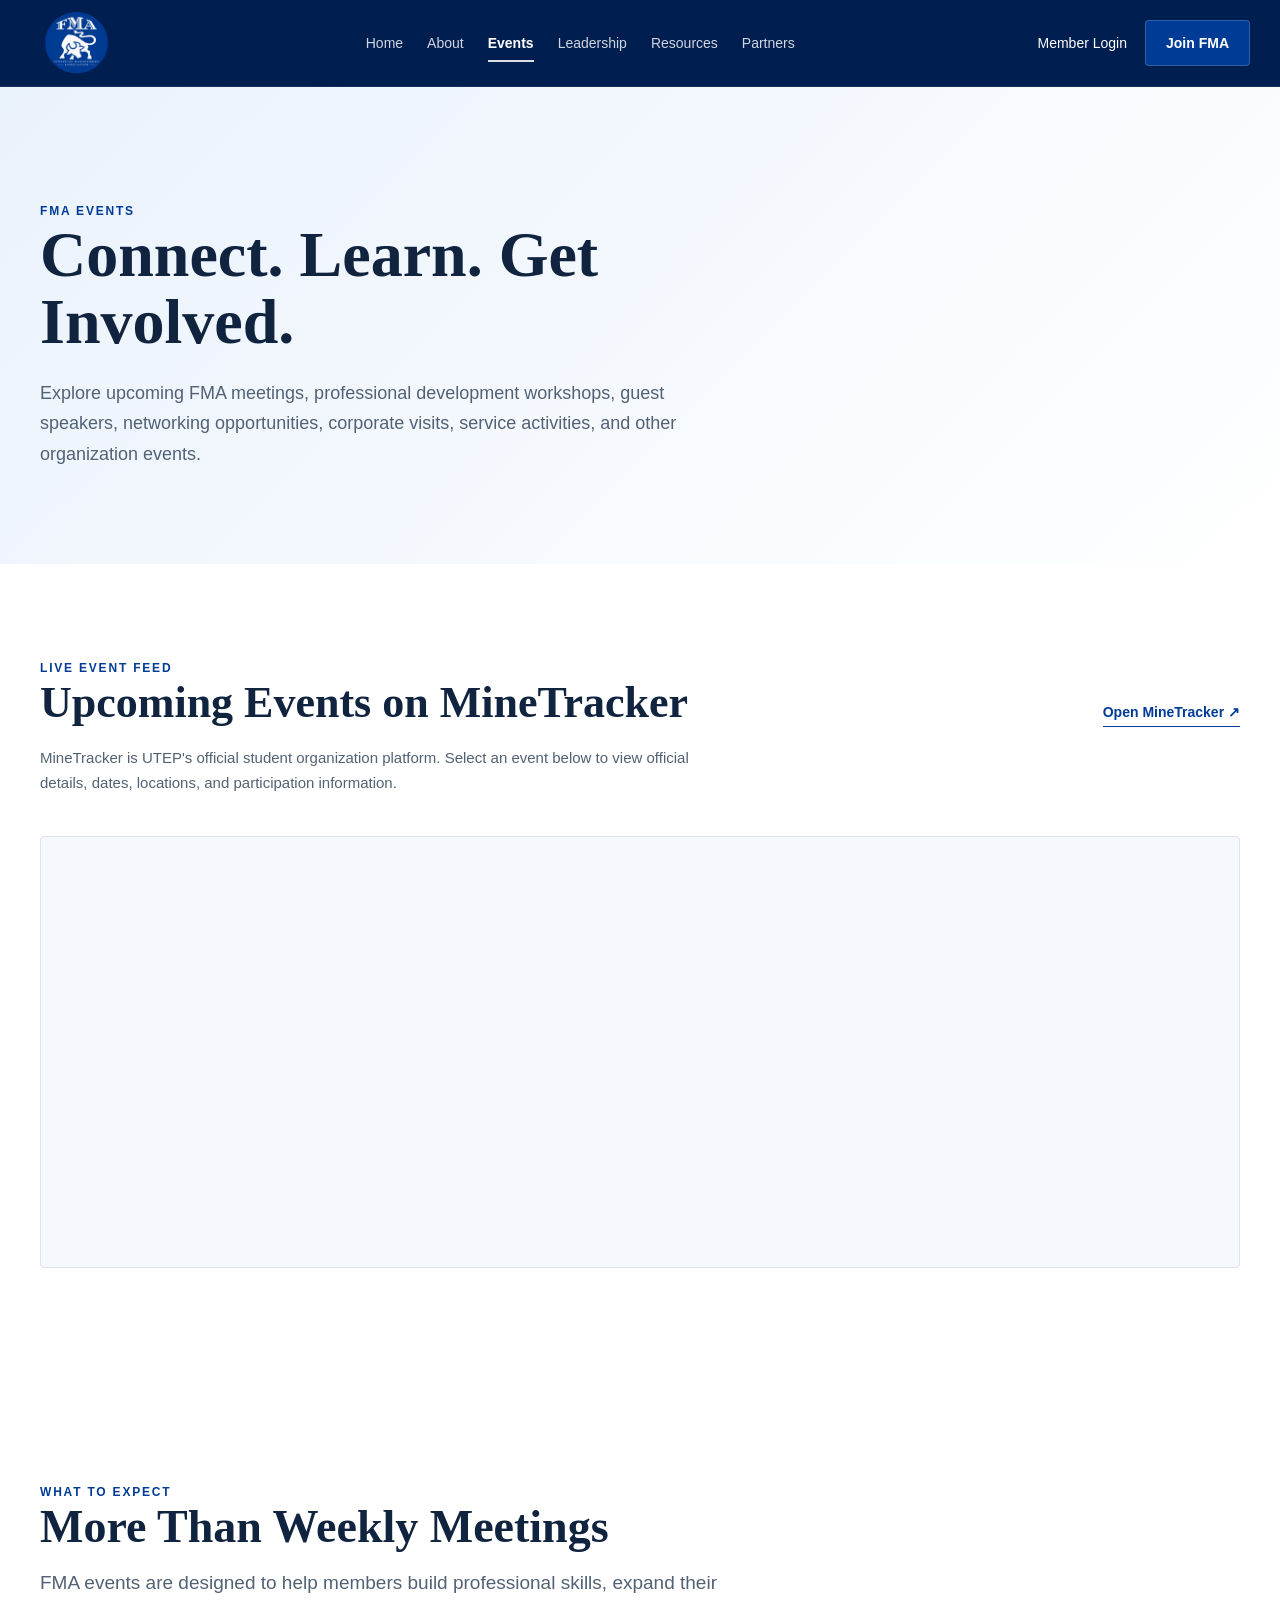
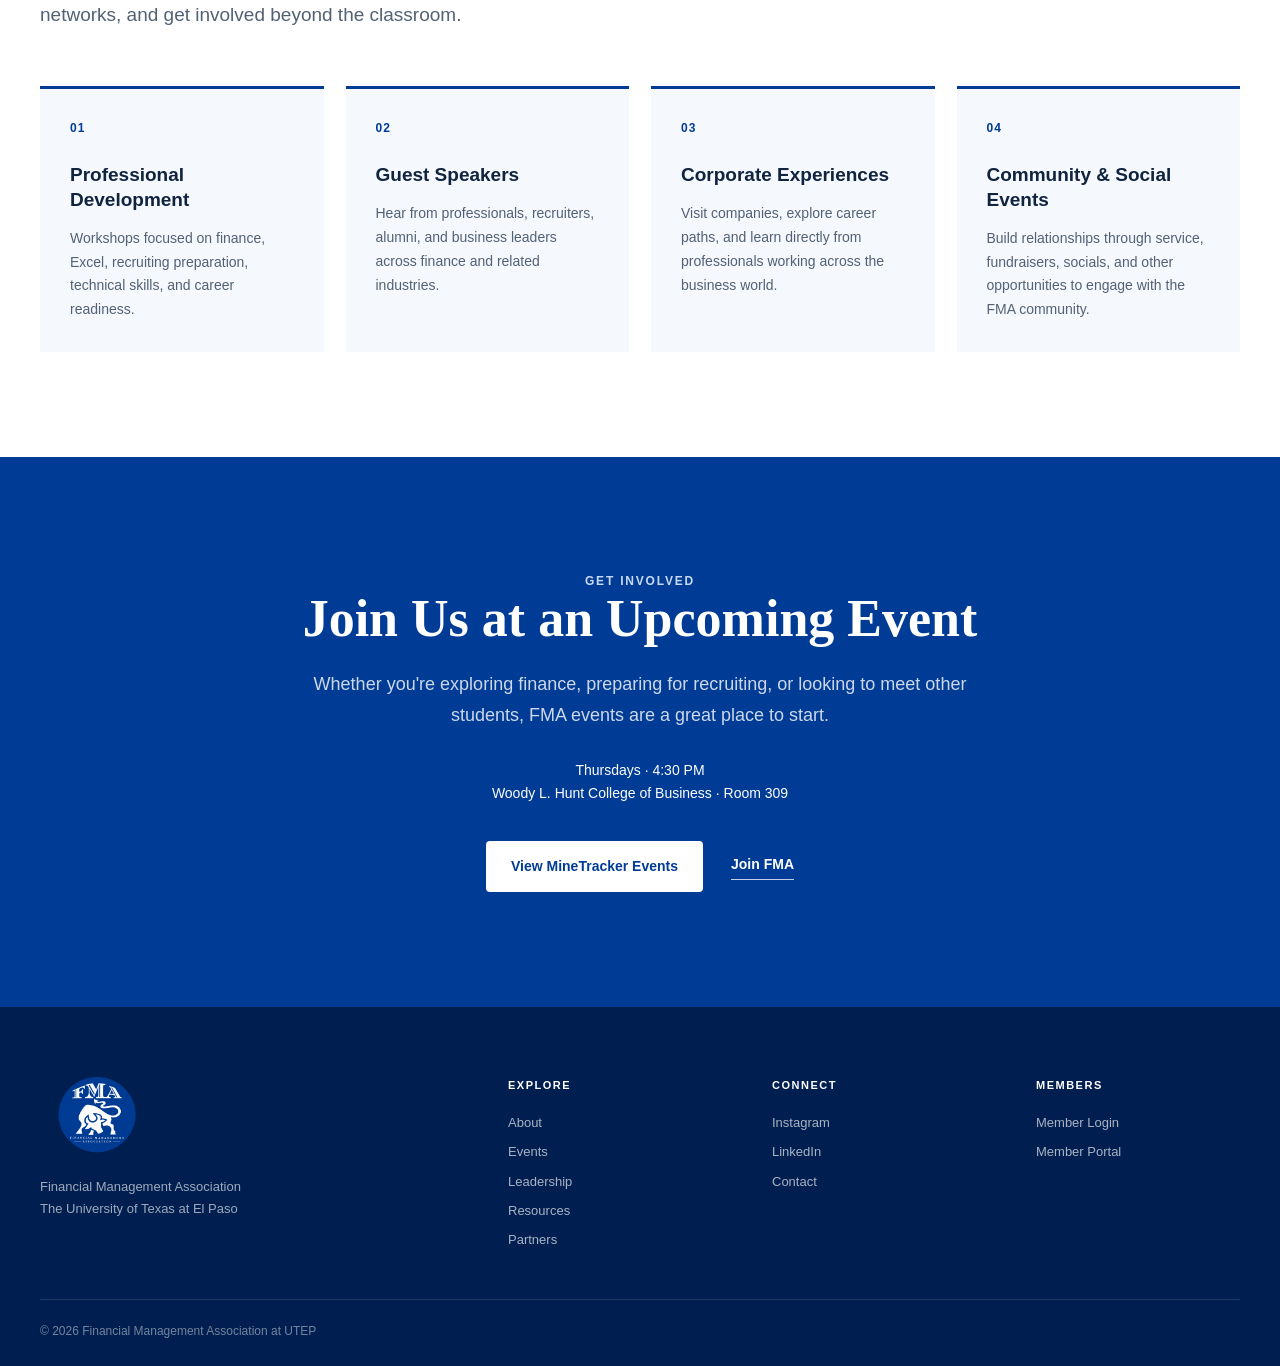
==== commit 171f5150: "Update FMA website content and images" ====
--- a/events.html
+++ b/events.html
@@ -12,7 +12,7 @@
 
     <title>Events | FMA UTEP</title>
 
-    <link rel="stylesheet" href="css/styles.css">
+<link rel="stylesheet" href="css/styles-new.css">
 </head>
 
 
@@ -316,16 +316,14 @@
 
 
                 <div class="final-cta-details">
-
-                    <p>
-                        Weekly Meetings · Thursdays · 4:30 PM
-                    </p>
-
-                    <p>
-                        Woody L. Hunt College of Business
-                    </p>
-
-                </div>
+    <p>
+        Thursdays · 4:30 PM
+    </p>
+
+    <p>
+        Woody L. Hunt College of Business · Room 309
+    </p>
+</div>
 
 
                 <div class="final-cta-buttons">
--- a/css/styles-new.css
+++ b/css/styles-new.css
@@ -0,0 +1,4696 @@
+/* =========================================================
+   FMA UTEP WEBSITE
+   MASTER STYLESHEET
+   =========================================================
+   Part 1: Brand, global styles, navigation, homepage hero,
+   statistics, and Why FMA.
+
+   Primary FMA blue: #003C95
+   ========================================================= */
+
+
+/* =========================================================
+   1. BRAND SYSTEM
+   ========================================================= */
+
+:root {
+    /* Core FMA blues */
+    --fma-blue: #003C95;
+    --fma-blue-mid: #1458B0;
+    --fma-blue-dark: #003078;
+    --fma-blue-deep: #001F50;
+
+    /* Light brand surfaces */
+    --fma-blue-light: #EAF2FC;
+    --fma-blue-soft: #F5F8FD;
+
+    /* Neutrals */
+    --white: #FFFFFF;
+    --off-white: #FAFBFD;
+    --text-dark: #10233F;
+    --text-body: #526174;
+    --text-muted: #7B8796;
+    --border: #DCE4EF;
+
+    /* Layout */
+    --page-width: 1200px;
+    --page-gutter: 30px;
+
+    /* Corners */
+    --radius-sm: 4px;
+    --radius-md: 6px;
+    --radius-lg: 8px;
+
+    /* Shadows */
+    --shadow-soft: 0 12px 32px rgba(0, 48, 120, 0.08);
+    --shadow-card: 0 16px 40px rgba(0, 48, 120, 0.12);
+
+    /* Motion */
+    --transition: 0.25s ease;
+}
+
+
+/* =========================================================
+   2. RESET / GLOBAL
+   ========================================================= */
+
+*,
+*::before,
+*::after {
+    box-sizing: border-box;
+}
+
+* {
+    margin: 0;
+    padding: 0;
+}
+
+html {
+    scroll-behavior: smooth;
+}
+
+body {
+    min-height: 100vh;
+    overflow-x: hidden;
+    background-color: var(--white);
+    color: var(--text-dark);
+    font-family: Arial, Helvetica, sans-serif;
+    line-height: 1.6;
+    -webkit-font-smoothing: antialiased;
+    text-rendering: optimizeLegibility;
+}
+
+main {
+    display: block;
+}
+
+img,
+svg {
+    max-width: 100%;
+}
+
+img {
+    display: block;
+}
+
+a {
+    color: inherit;
+    transition:
+        color var(--transition),
+        background-color var(--transition),
+        border-color var(--transition),
+        box-shadow var(--transition),
+        opacity var(--transition),
+        transform var(--transition);
+}
+
+button,
+input,
+textarea,
+select {
+    font: inherit;
+}
+
+a:focus-visible,
+button:focus-visible,
+input:focus-visible,
+textarea:focus-visible,
+select:focus-visible {
+    outline: 3px solid rgba(20, 88, 176, 0.35);
+    outline-offset: 4px;
+}
+
+::selection {
+    background-color: var(--fma-blue);
+    color: var(--white);
+}
+
+
+/* =========================================================
+   3. SHARED LAYOUT
+   ========================================================= */
+
+.section-container,
+.hero-container,
+.stats-container,
+.why-fma-container,
+.life-fma-container,
+.events-preview-container,
+.career-container,
+.partners-container,
+.final-cta-container,
+.leadership-hero-container,
+.leadership-container,
+.events-page-container,
+.join-container,
+.resources-container,
+.page-hero-container,
+.footer-container,
+.footer-bottom {
+    width: 100%;
+    max-width: var(--page-width);
+    margin-left: auto;
+    margin-right: auto;
+}
+
+
+/* =========================================================
+   4. SHARED TYPOGRAPHY
+   ========================================================= */
+
+.section-eyebrow,
+.hero-eyebrow,
+.leadership-kicker,
+.career-label,
+.leader-role,
+.resource-category,
+.join-step-kicker,
+.payment-label,
+.payment-memo-label,
+.payment-method-label {
+    color: var(--fma-blue);
+    font-size: 12px;
+    font-weight: 700;
+    letter-spacing: 1.8px;
+    text-transform: uppercase;
+}
+
+.section-heading {
+    max-width: 760px;
+    margin-bottom: 55px;
+}
+
+.section-heading h2 {
+    color: var(--text-dark);
+    font-family: Georgia, "Times New Roman", serif;
+    font-size: 46px;
+    line-height: 1.1;
+}
+
+.section-description {
+    margin-top: 14px;
+    color: var(--text-body);
+    font-size: 19px;
+    line-height: 1.7;
+}
+
+
+/* =========================================================
+   5. NAVIGATION
+   ========================================================= */
+
+.navbar {
+    position: relative;
+    z-index: 1000;
+    width: 100%;
+    background-color: var(--fma-blue-deep);
+    border-bottom: 1px solid rgba(255, 255, 255, 0.08);
+}
+
+.nav-container {
+    min-height: 86px;
+    padding: 0 var(--page-gutter);
+    display: flex;
+    align-items: center;
+    justify-content: space-between;
+    gap: 28px;
+}
+
+
+/* ---------------------------------------------------------
+   Header logo
+   ---------------------------------------------------------
+   IMPORTANT:
+   No background-color, border-radius, or box-shadow is
+   applied to the image. This prevents the rectangular PNG
+   canvas from becoming the white "eye" shape.
+   --------------------------------------------------------- */
+
+.logo {
+    flex-shrink: 0;
+    display: flex;
+    align-items: center;
+    text-decoration: none;
+}
+
+.logo img {
+    width: auto;
+    height: 62px;
+    max-width: 110px;
+    object-fit: contain;
+}
+
+
+/* ---------------------------------------------------------
+   Main navigation links
+   --------------------------------------------------------- */
+
+.nav-links {
+    display: flex;
+    align-items: center;
+    gap: 24px;
+}
+
+.nav-links a {
+    position: relative;
+    color: rgba(255, 255, 255, 0.82);
+    font-size: 14px;
+    font-weight: 500;
+    text-decoration: none;
+    white-space: nowrap;
+}
+
+.nav-links a:hover {
+    color: var(--white);
+}
+
+.nav-links a.active,
+.nav-links a[aria-current="page"] {
+    color: var(--white);
+    font-weight: 700;
+}
+
+.nav-links a.active::after,
+.nav-links a[aria-current="page"]::after {
+    content: "";
+    position: absolute;
+    left: 0;
+    right: 0;
+    bottom: -8px;
+    height: 2px;
+    background-color: var(--white);
+    opacity: 0.85;
+}
+
+
+/* ---------------------------------------------------------
+   Navigation actions
+   --------------------------------------------------------- */
+
+.nav-actions {
+    flex-shrink: 0;
+    display: flex;
+    align-items: center;
+    gap: 18px;
+}
+
+.member-login {
+    color: var(--white);
+    font-size: 14px;
+    font-weight: 500;
+    text-decoration: none;
+}
+
+.member-login:hover {
+    opacity: 0.75;
+}
+
+.join-button {
+    display: inline-block;
+    padding: 11px 20px;
+    background-color: var(--fma-blue);
+    color: var(--white);
+    border: 1px solid rgba(255, 255, 255, 0.18);
+    border-radius: var(--radius-sm);
+    font-size: 14px;
+    font-weight: 700;
+    text-decoration: none;
+}
+
+.join-button:hover {
+    background-color: var(--fma-blue-mid);
+    transform: translateY(-1px);
+}
+
+
+/* =========================================================
+   6. HOMEPAGE HERO
+   ========================================================= */
+
+.hero {
+    padding: 100px var(--page-gutter);
+    background:
+        linear-gradient(
+            135deg,
+            var(--fma-blue-light) 0%,
+            var(--white) 100%
+        );
+}
+
+.hero-container {
+    display: grid;
+    grid-template-columns: 1.05fr 0.95fr;
+    align-items: center;
+    gap: 75px;
+}
+
+.hero-text {
+    min-width: 0;
+}
+
+.hero-eyebrow {
+    margin-bottom: 20px;
+}
+
+.hero h1 {
+    max-width: 690px;
+    color: var(--text-dark);
+    font-family: Georgia, "Times New Roman", serif;
+    font-size: 60px;
+    line-height: 1.04;
+}
+
+.hero-description {
+    max-width: 600px;
+    margin-top: 26px;
+    color: var(--text-body);
+    font-size: 18px;
+    line-height: 1.75;
+}
+
+.hero-buttons {
+    margin-top: 36px;
+    display: flex;
+    align-items: center;
+    gap: 28px;
+}
+
+.hero-primary {
+    display: inline-block;
+    padding: 14px 25px;
+    background-color: var(--fma-blue);
+    color: var(--white);
+    border-radius: var(--radius-sm);
+    box-shadow: 0 8px 20px rgba(0, 60, 149, 0.18);
+    font-size: 14px;
+    font-weight: 700;
+    text-decoration: none;
+}
+
+.hero-primary:hover {
+    background-color: var(--fma-blue-dark);
+    transform: translateY(-2px);
+}
+
+.hero-secondary {
+    color: var(--fma-blue);
+    border-bottom: 1px solid var(--fma-blue);
+    padding-bottom: 3px;
+    font-size: 14px;
+    font-weight: 700;
+    text-decoration: none;
+}
+
+.hero-secondary:hover {
+    color: var(--fma-blue-dark);
+    border-color: var(--fma-blue-dark);
+}
+
+
+/* ---------------------------------------------------------
+   Hero image
+   --------------------------------------------------------- */
+
+.hero-image {
+    width: 100%;
+    min-width: 0;
+}
+
+.hero-image-placeholder {
+    height: 460px;
+    display: flex;
+    align-items: center;
+    justify-content: center;
+    background:
+        linear-gradient(
+            135deg,
+            #DDE9F7,
+            #C9DAEF
+        );
+    color: var(--text-muted);
+    border-radius: var(--radius-md);
+    box-shadow: var(--shadow-soft);
+    font-size: 14px;
+}
+
+.hero-image img {
+    width: 100%;
+    height: 460px;
+    object-fit: cover;
+    border-radius: var(--radius-md);
+    box-shadow: var(--shadow-soft);
+}
+
+
+/* =========================================================
+   7. HOMEPAGE STATISTICS
+   ========================================================= */
+
+.stats-section {
+    padding: 45px var(--page-gutter);
+    background-color: var(--fma-blue);
+    color: var(--white);
+}
+
+.stats-container {
+    display: grid;
+    grid-template-columns: repeat(4, 1fr);
+}
+
+.stat-item {
+    padding: 10px 25px;
+    text-align: center;
+    border-right: 1px solid rgba(255, 255, 255, 0.22);
+}
+
+.stat-item:last-child {
+    border-right: none;
+}
+
+.stat-item h2 {
+    margin-bottom: 5px;
+    color: var(--white);
+    font-family: Georgia, "Times New Roman", serif;
+    font-size: 40px;
+    line-height: 1.1;
+}
+
+.stat-item p {
+    color: rgba(255, 255, 255, 0.75);
+    font-size: 12px;
+    letter-spacing: 1.4px;
+    text-transform: uppercase;
+}
+
+
+/* =========================================================
+   8. WHY FMA
+   ========================================================= */
+
+.why-fma {
+    padding: 105px var(--page-gutter);
+    background-color: var(--white);
+}
+
+.feature-grid {
+    display: grid;
+    grid-template-columns: repeat(4, 1fr);
+    gap: 22px;
+}
+.feature-grid {
+    display: grid;
+    grid-template-columns: repeat(4, 1fr);
+    gap: 22px;
+}
+/* ---------------------------------------------------------
+   Why FMA cards
+   --------------------------------------------------------- */
+
+.feature-card {
+    min-height: 250px;
+    padding: 30px;
+    background-color: var(--fma-blue-soft);
+    border-top: 3px solid var(--fma-blue);
+    transition:
+        background-color var(--transition),
+        transform var(--transition),
+        box-shadow var(--transition);
+}
+
+.feature-card:hover {
+    background-color: var(--white);
+    transform: translateY(-5px);
+    box-shadow: var(--shadow-card);
+}
+
+.feature-number {
+    display: block;
+    margin-bottom: 25px;
+    color: var(--fma-blue);
+    font-size: 12px;
+    font-weight: 700;
+    letter-spacing: 1px;
+}
+
+.feature-card h3 {
+    margin-bottom: 14px;
+    color: var(--text-dark);
+    font-size: 19px;
+    line-height: 1.3;
+}
+
+.feature-card p {
+    color: var(--text-body);
+    font-size: 14px;
+    line-height: 1.7;
+}
+
+
+/* =========================================================
+   9. LIFE AT FMA
+   ========================================================= */
+
+.life-fma {
+    padding: 105px var(--page-gutter);
+    background-color: var(--fma-blue-light);
+}
+
+.life-grid {
+    display: grid;
+    grid-template-columns: 1.3fr 1fr 1fr;
+    grid-template-rows: 260px 260px;
+    gap: 18px;
+}
+
+
+/* ---------------------------------------------------------
+   Life at FMA cards
+   --------------------------------------------------------- */
+
+.life-card {
+    position: relative;
+    overflow: hidden;
+    background-color: #DCE6F2;
+    border-radius: var(--radius-sm);
+}
+
+.life-card-large {
+    grid-row: span 2;
+}
+
+.life-image-placeholder {
+    width: 100%;
+    height: 100%;
+    display: flex;
+    align-items: center;
+    justify-content: center;
+    padding: 20px;
+    color: var(--text-muted);
+    font-size: 14px;
+    text-align: center;
+}
+
+.life-card img {
+    width: 100%;
+    height: 100%;
+    object-fit: cover;
+    transition: transform 0.5s ease;
+}
+
+.life-card:hover img {
+    transform: scale(1.04);
+}
+
+
+/* ---------------------------------------------------------
+   Image captions
+   --------------------------------------------------------- */
+
+.life-card-text {
+    position: absolute;
+    left: 0;
+    right: 0;
+    bottom: 0;
+    padding: 24px;
+    background:
+        linear-gradient(
+            to top,
+            rgba(0, 31, 80, 0.96),
+            rgba(0, 31, 80, 0)
+        );
+    color: var(--white);
+}
+
+.life-card-text p {
+    color: var(--white);
+    font-size: 17px;
+    font-weight: 700;
+}
+
+
+/* =========================================================
+   10. UPCOMING EVENTS — HOMEPAGE
+   ========================================================= */
+
+.events-preview {
+    padding: 105px var(--page-gutter);
+    background-color: var(--white);
+}
+
+
+/* ---------------------------------------------------------
+   Events heading
+   --------------------------------------------------------- */
+
+.events-header {
+    margin-bottom: 45px;
+    display: flex;
+    align-items: end;
+    justify-content: space-between;
+    gap: 30px;
+}
+
+.events-header h2 {
+    color: var(--text-dark);
+    font-family: Georgia, "Times New Roman", serif;
+    font-size: 46px;
+    line-height: 1.1;
+}
+
+.view-events-link {
+    flex-shrink: 0;
+    padding-bottom: 3px;
+    color: var(--fma-blue);
+    border-bottom: 1px solid var(--fma-blue);
+    font-size: 14px;
+    font-weight: 700;
+    text-decoration: none;
+}
+
+.view-events-link:hover {
+    color: var(--fma-blue-dark);
+    border-color: var(--fma-blue-dark);
+}
+
+
+/* ---------------------------------------------------------
+   Event list
+   --------------------------------------------------------- */
+
+.events-grid {
+    border-top: 1px solid var(--border);
+}
+
+.event-card {
+    min-height: 150px;
+    padding: 28px 10px;
+    display: grid;
+    grid-template-columns: 110px 1fr 50px;
+    align-items: center;
+    gap: 30px;
+    border-bottom: 1px solid var(--border);
+    transition: background-color var(--transition);
+}
+
+.event-card:hover {
+    background-color: var(--fma-blue-soft);
+}
+
+
+/* ---------------------------------------------------------
+   Event date
+   --------------------------------------------------------- */
+
+.event-date {
+    text-align: center;
+}
+
+.event-month {
+    display: block;
+    color: var(--fma-blue);
+    font-size: 12px;
+    font-weight: 700;
+    letter-spacing: 1.5px;
+}
+
+.event-day {
+    display: block;
+    margin-top: 3px;
+    color: var(--text-dark);
+    font-family: Georgia, "Times New Roman", serif;
+    font-size: 42px;
+    line-height: 1;
+}
+
+
+/* ---------------------------------------------------------
+   Event information
+   --------------------------------------------------------- */
+
+.event-type {
+    margin-bottom: 5px;
+    color: var(--text-muted);
+    font-size: 11px;
+    font-weight: 700;
+    letter-spacing: 1.4px;
+    text-transform: uppercase;
+}
+
+.event-info {
+    min-width: 0;
+}
+
+.event-info h3 {
+    margin-bottom: 7px;
+    color: var(--text-dark);
+    font-size: 21px;
+    line-height: 1.3;
+}
+
+.event-details {
+    color: var(--text-body);
+    font-size: 14px;
+}
+
+.event-location {
+    margin-top: 2px;
+    color: var(--text-muted);
+    font-size: 13px;
+}
+
+
+/* ---------------------------------------------------------
+   Event arrow
+   --------------------------------------------------------- */
+
+.event-arrow {
+    justify-self: end;
+    color: var(--fma-blue);
+    font-size: 28px;
+    line-height: 1;
+    text-decoration: none;
+}
+
+.event-arrow:hover {
+    transform: translateX(5px);
+}
+
+
+/* =========================================================
+   11. CAREER DEVELOPMENT
+   ========================================================= */
+
+.career-section {
+    overflow: hidden;
+    padding: 105px 0 95px;
+    background:
+        linear-gradient(
+            135deg,
+            var(--fma-blue-deep) 0%,
+            var(--fma-blue-dark) 100%
+        );
+    color: var(--white);
+}
+
+.career-container {
+    padding-left: var(--page-gutter);
+    padding-right: var(--page-gutter);
+}
+
+
+/* ---------------------------------------------------------
+   Career heading
+   --------------------------------------------------------- */
+
+.career-heading {
+    margin-bottom: 72px;
+}
+
+.career-heading .section-eyebrow {
+    margin-bottom: 20px;
+    color: #A8C8F4;
+}
+
+.career-heading-row {
+    display: grid;
+    grid-template-columns: 1fr 0.8fr;
+    align-items: end;
+    gap: 100px;
+}
+
+.career-heading h2 {
+    max-width: 560px;
+    color: var(--white);
+    font-family: Georgia, "Times New Roman", serif;
+    font-size: 58px;
+    line-height: 1.05;
+}
+
+.career-copy {
+    padding-bottom: 5px;
+}
+
+.career-copy p {
+    max-width: 500px;
+    color: rgba(255, 255, 255, 0.76);
+    font-size: 17px;
+    line-height: 1.75;
+}
+
+.career-link {
+    display: inline-block;
+    margin-top: 25px;
+    color: var(--white);
+    font-size: 14px;
+    font-weight: 700;
+    text-decoration: none;
+}
+
+.career-link:hover {
+    opacity: 0.72;
+}
+
+
+/* =========================================================
+   12. EMPLOYER LOGO MARQUEE
+   ========================================================= */
+
+.career-companies {
+    padding-top: 30px;
+    border-top: 1px solid rgba(255, 255, 255, 0.18);
+}
+
+.career-label {
+    margin-bottom: 35px;
+    color: rgba(255, 255, 255, 0.62);
+    font-size: 11px;
+}
+
+
+/* ---------------------------------------------------------
+   Marquee viewport
+   --------------------------------------------------------- */
+
+.logo-marquee {
+    position: relative;
+    width: 100%;
+    overflow: hidden;
+}
+
+
+/* ---------------------------------------------------------
+   Edge fades
+   --------------------------------------------------------- */
+
+.logo-marquee::before,
+.logo-marquee::after {
+    content: "";
+    position: absolute;
+    top: 0;
+    z-index: 2;
+    width: 70px;
+    height: 100%;
+    pointer-events: none;
+}
+
+.logo-marquee::before {
+    left: 0;
+    background:
+        linear-gradient(
+            to right,
+            var(--fma-blue-deep),
+            transparent
+        );
+}
+
+.logo-marquee::after {
+    right: 0;
+    background:
+        linear-gradient(
+            to left,
+            var(--fma-blue-dark),
+            transparent
+        );
+}
+
+
+/* ---------------------------------------------------------
+   Moving logo track
+   --------------------------------------------------------- */
+
+.logo-track {
+    width: max-content;
+    display: flex;
+    align-items: center;
+    animation: logo-scroll 42s linear infinite;
+}
+
+.logo-marquee:hover .logo-track {
+    animation-play-state: paused;
+}
+
+
+/* ---------------------------------------------------------
+   Employer tiles
+   --------------------------------------------------------- */
+
+.company-logo {
+    width: 235px;
+    height: 105px;
+    margin-right: 30px;
+    padding: 25px 30px;
+    flex-shrink: 0;
+    display: flex;
+    align-items: center;
+    justify-content: center;
+    background-color: var(--white);
+    border-radius: var(--radius-md);
+    box-shadow: 0 5px 18px rgba(0, 0, 0, 0.08);
+}
+
+.company-logo img {
+    width: auto;
+    height: auto;
+    max-width: 165px;
+    max-height: 50px;
+    object-fit: contain;
+}
+
+
+/* ---------------------------------------------------------
+   Individual employer adjustments
+   --------------------------------------------------------- */
+
+.company-logo img[alt="Dell Technologies"] {
+    max-width: 180px;
+}
+
+.company-logo img[alt="Texas Instruments"] {
+    max-width: 180px;
+}
+
+.company-logo img[alt="UTIMCO"] {
+    max-height: 60px;
+}
+
+.company-logo img[alt="Wells Fargo"] {
+    max-height: 57px;
+}
+
+
+/* ---------------------------------------------------------
+   Marquee animation
+   --------------------------------------------------------- */
+
+@keyframes logo-scroll {
+    from {
+        transform: translateX(0);
+    }
+
+    to {
+        transform: translateX(-50%);
+    }
+}
+
+
+/* =========================================================
+   13. MEMBER SPOTLIGHT
+   ========================================================= */
+
+.member-spotlight {
+    padding: 105px var(--page-gutter);
+    background-color: var(--fma-blue-light);
+}
+
+.member-spotlight-container {
+    display: grid;
+    grid-template-columns: 0.85fr 1.15fr;
+    align-items: center;
+    gap: 80px;
+}
+
+
+/* ---------------------------------------------------------
+   Member photo
+   --------------------------------------------------------- */
+
+.member-photo {
+    min-width: 0;
+}
+
+.member-photo-placeholder {
+    height: 500px;
+    display: flex;
+    align-items: center;
+    justify-content: center;
+    padding: 25px;
+    background-color: #DCE6F2;
+    color: var(--text-muted);
+    font-size: 14px;
+    text-align: center;
+}
+
+.member-photo img {
+    width: 100%;
+    height: 500px;
+    object-fit: cover;
+}
+
+
+/* ---------------------------------------------------------
+   Member information
+   --------------------------------------------------------- */
+
+.member-content {
+    min-width: 0;
+}
+
+.member-content h2 {
+    margin-bottom: 30px;
+    color: var(--text-dark);
+    font-family: Georgia, "Times New Roman", serif;
+    font-size: 44px;
+    line-height: 1.1;
+}
+
+.member-name {
+    color: var(--text-dark);
+    font-size: 24px;
+    font-weight: 700;
+}
+
+.member-details {
+    margin-top: 4px;
+    color: var(--text-muted);
+    font-size: 14px;
+}
+
+.member-highlight {
+    margin-top: 20px;
+    color: var(--fma-blue);
+    font-size: 14px;
+    font-weight: 700;
+}
+
+.member-story {
+    max-width: 620px;
+    margin-top: 22px;
+    color: var(--text-body);
+    font-size: 16px;
+    line-height: 1.75;
+}
+
+.member-link {
+    display: inline-block;
+    margin-top: 28px;
+    padding-bottom: 3px;
+    color: var(--fma-blue);
+    border-bottom: 1px solid var(--fma-blue);
+    font-size: 14px;
+    font-weight: 700;
+    text-decoration: none;
+}
+
+.member-link:hover {
+    color: var(--fma-blue-dark);
+    border-color: var(--fma-blue-dark);
+}
+/* =========================================================
+   14. PARTNERS — HOMEPAGE
+   ========================================================= */
+
+.partners-section {
+    padding: 105px var(--page-gutter);
+    background-color: var(--white);
+}
+
+
+/* ---------------------------------------------------------
+   Partners heading
+   --------------------------------------------------------- */
+
+.partners-header {
+    margin-bottom: 50px;
+    display: flex;
+    align-items: end;
+    justify-content: space-between;
+    gap: 60px;
+}
+
+.partners-header > div {
+    min-width: 0;
+}
+
+.partners-header h2 {
+    color: var(--text-dark);
+    font-family: Georgia, "Times New Roman", serif;
+    font-size: 46px;
+    line-height: 1.1;
+}
+
+.partners-description {
+    max-width: 650px;
+    margin-top: 18px;
+    color: var(--text-body);
+    font-size: 16px;
+    line-height: 1.7;
+}
+
+.partners-link {
+    flex-shrink: 0;
+    padding-bottom: 3px;
+    color: var(--fma-blue);
+    border-bottom: 1px solid var(--fma-blue);
+    font-size: 14px;
+    font-weight: 700;
+    text-decoration: none;
+    white-space: nowrap;
+}
+
+.partners-link:hover {
+    color: var(--fma-blue-dark);
+    border-color: var(--fma-blue-dark);
+}
+
+
+/* ---------------------------------------------------------
+   Partner logo grid
+   --------------------------------------------------------- */
+
+.partners-grid {
+    display: grid;
+    grid-template-columns: repeat(3, 1fr);
+    gap: 16px;
+}
+
+.partner-placeholder,
+.partner-logo {
+    min-height: 130px;
+    padding: 25px;
+    display: flex;
+    align-items: center;
+    justify-content: center;
+    background-color: var(--fma-blue-soft);
+    color: var(--text-muted);
+    border: 1px solid var(--border);
+    border-radius: var(--radius-sm);
+    font-size: 14px;
+    font-weight: 600;
+    text-align: center;
+    transition:
+        background-color var(--transition),
+        border-color var(--transition),
+        box-shadow var(--transition),
+        transform var(--transition);
+}
+
+.partner-placeholder:hover,
+.partner-logo:hover {
+    background-color: var(--white);
+    border-color: rgba(0, 60, 149, 0.20);
+    box-shadow: var(--shadow-soft);
+    transform: translateY(-3px);
+}
+
+.partner-logo img {
+    width: auto;
+    height: auto;
+    max-width: 180px;
+    max-height: 65px;
+    object-fit: contain;
+}
+
+
+/* =========================================================
+   15. FINAL HOMEPAGE CTA
+   ========================================================= */
+
+.final-cta {
+    padding: 115px var(--page-gutter);
+    background-color: var(--fma-blue);
+    color: var(--white);
+    text-align: center;
+}
+
+.final-cta-container {
+    max-width: 850px;
+}
+
+.final-cta .section-eyebrow {
+    color: #C8DAF6;
+}
+
+.final-cta h2 {
+    margin-bottom: 22px;
+    color: var(--white);
+    font-family: Georgia, "Times New Roman", serif;
+    font-size: 52px;
+    line-height: 1.08;
+}
+
+.final-cta-description {
+    max-width: 680px;
+    margin: 0 auto;
+    color: rgba(255, 255, 255, 0.80);
+    font-size: 18px;
+    line-height: 1.7;
+}
+
+.final-cta-details {
+    margin-top: 28px;
+    color: var(--white);
+    font-size: 14px;
+    line-height: 1.7;
+}
+
+.final-cta-details p {
+    color: var(--white);
+}
+
+.final-cta-buttons {
+    margin-top: 35px;
+    display: flex;
+    align-items: center;
+    justify-content: center;
+    gap: 28px;
+}
+
+.final-cta-primary {
+    display: inline-block;
+    padding: 14px 25px;
+    background-color: var(--white);
+    color: var(--fma-blue);
+    border-radius: var(--radius-sm);
+    font-size: 14px;
+    font-weight: 700;
+    text-decoration: none;
+}
+
+.final-cta-primary:hover {
+    background-color: var(--fma-blue-light);
+    transform: translateY(-2px);
+}
+
+.final-cta-secondary {
+    padding-bottom: 3px;
+    color: var(--white);
+    border-bottom: 1px solid rgba(255, 255, 255, 0.75);
+    font-size: 14px;
+    font-weight: 700;
+    text-decoration: none;
+}
+
+.final-cta-secondary:hover {
+    border-color: var(--white);
+}
+
+
+/* =========================================================
+   16. SITE FOOTER
+   ========================================================= */
+
+.site-footer {
+    padding: 70px var(--page-gutter) 25px;
+    background-color: var(--fma-blue-deep);
+    color: var(--white);
+}
+
+.footer-container {
+    display: grid;
+    grid-template-columns: 2fr 1fr 1fr 1fr;
+    gap: 60px;
+}
+
+
+/* ---------------------------------------------------------
+   Footer brand
+   --------------------------------------------------------- */
+
+.footer-brand {
+    max-width: 300px;
+}
+
+.footer-logo {
+    display: inline-block;
+    margin-bottom: 16px;
+    text-decoration: none;
+}
+
+
+/* ---------------------------------------------------------
+   Footer FMA logo
+   ---------------------------------------------------------
+   No white background.
+   No circular border-radius.
+   No box-shadow.
+   This keeps the logo's original transparent shape.
+   --------------------------------------------------------- */
+
+.footer-logo img {
+    width: auto;
+    height: 76px;
+    max-width: 130px;
+    object-fit: contain;
+}
+
+.footer-brand p {
+    color: rgba(255, 255, 255, 0.62);
+    font-size: 13px;
+    line-height: 1.7;
+}
+
+
+/* ---------------------------------------------------------
+   Footer columns
+   --------------------------------------------------------- */
+
+.footer-column {
+    display: flex;
+    flex-direction: column;
+    align-items: flex-start;
+    gap: 11px;
+}
+
+.footer-column h3 {
+    margin-bottom: 9px;
+    color: var(--white);
+    font-size: 11px;
+    font-weight: 700;
+    letter-spacing: 1.5px;
+    text-transform: uppercase;
+}
+
+.footer-column a {
+    color: rgba(255, 255, 255, 0.66);
+    font-size: 13px;
+    line-height: 1.4;
+    text-decoration: none;
+}
+
+.footer-column a:hover {
+    color: var(--white);
+}
+
+
+/* =========================================================
+   17. FOOTER SOCIAL / CONTACT LINKS
+   ========================================================= */
+
+.footer-social-link {
+    display: inline-flex;
+    align-items: center;
+    gap: 10px;
+}
+
+.footer-social-link svg {
+    width: 17px;
+    height: 17px;
+    flex-shrink: 0;
+    fill: none;
+    stroke: currentColor;
+    stroke-width: 1.7;
+    stroke-linecap: round;
+    stroke-linejoin: round;
+    opacity: 0.78;
+    transition:
+        opacity var(--transition),
+        transform var(--transition);
+}
+
+.footer-social-link .icon-fill {
+    fill: currentColor;
+    stroke: none;
+}
+
+.footer-social-link:hover svg {
+    opacity: 1;
+    transform: translateY(-1px);
+}
+
+
+/* ---------------------------------------------------------
+   Footer bottom
+   --------------------------------------------------------- */
+
+.footer-bottom {
+    margin-top: 50px;
+    padding-top: 22px;
+    border-top: 1px solid rgba(255, 255, 255, 0.12);
+}
+
+.footer-bottom p {
+    color: rgba(255, 255, 255, 0.45);
+    font-size: 12px;
+}
+
+
+/* =========================================================
+   18. LEADERSHIP PAGE — HERO
+   ========================================================= */
+
+.leadership-hero {
+    padding: 115px var(--page-gutter) 95px;
+    background:
+        linear-gradient(
+            135deg,
+            var(--fma-blue-light),
+            var(--white)
+        );
+}
+
+.leadership-hero h1 {
+    color: var(--text-dark);
+    font-family: Georgia, "Times New Roman", serif;
+    font-size: 68px;
+    line-height: 1;
+}
+
+.leadership-hero p:last-child {
+    max-width: 650px;
+    margin-top: 22px;
+    color: var(--text-body);
+    font-size: 18px;
+    line-height: 1.7;
+}
+
+
+/* =========================================================
+   19. LEADERSHIP SECTIONS
+   ========================================================= */
+
+.leadership-section {
+    padding: 105px var(--page-gutter);
+    background-color: var(--white);
+}
+
+.leadership-directors {
+    background-color: var(--fma-blue-soft);
+}
+
+.leadership-section-heading {
+    margin-bottom: 50px;
+}
+
+.leadership-kicker {
+    margin-bottom: 12px;
+}
+
+.leadership-section-heading h2 {
+    color: var(--text-dark);
+    font-family: Georgia, "Times New Roman", serif;
+    font-size: 44px;
+    line-height: 1.1;
+}
+
+
+/* ---------------------------------------------------------
+   Leadership grids
+   --------------------------------------------------------- */
+
+.executive-grid,
+.director-grid {
+    display: grid;
+    grid-template-columns: repeat(3, 1fr);
+    gap: 40px 28px;
+}
+
+
+/* =========================================================
+   20. LEADERSHIP CARDS
+   ========================================================= */
+
+.leader-card {
+    min-width: 0;
+    background-color: transparent;
+}
+
+
+/* ---------------------------------------------------------
+   Leader photo
+   --------------------------------------------------------- */
+
+.leader-photo {
+    width: 100%;
+    overflow: hidden;
+    background-color: #DCE6F2;
+    border-radius: var(--radius-sm);
+}
+
+.leader-photo img {
+    width: 100%;
+    aspect-ratio: 4 / 5;
+    object-fit: cover;
+    transition: transform 0.4s ease;
+}
+
+.leader-card:hover .leader-photo img {
+    transform: scale(1.025);
+}
+
+.leader-photo-placeholder {
+    aspect-ratio: 4 / 5;
+    display: flex;
+    align-items: center;
+    justify-content: center;
+    padding: 20px;
+    background-color: #DCE6F2;
+    color: var(--text-muted);
+    font-size: 13px;
+    text-align: center;
+}
+
+
+/* ---------------------------------------------------------
+   Leader information
+   --------------------------------------------------------- */
+
+.leader-info {
+    padding: 24px 4px 10px;
+}
+
+.leader-role {
+    color: var(--fma-blue);
+    font-size: 10px;
+    letter-spacing: 1.4px;
+    line-height: 1.5;
+}
+
+.leader-info h3 {
+    margin-top: 7px;
+    color: var(--text-dark);
+    font-family: Georgia, "Times New Roman", serif;
+    font-size: 27px;
+    line-height: 1.15;
+}
+
+.leader-major {
+    margin-top: 5px;
+    color: var(--text-muted);
+    font-size: 13px;
+}
+
+.leader-description {
+    margin-top: 17px;
+    color: var(--text-body);
+    font-size: 14px;
+    line-height: 1.7;
+}
+
+.leader-link {
+    display: inline-block;
+    margin-top: 18px;
+    padding-bottom: 2px;
+    color: var(--fma-blue);
+    border-bottom: 1px solid var(--fma-blue);
+    font-size: 13px;
+    font-weight: 700;
+    text-decoration: none;
+}
+
+.leader-link:hover {
+    color: var(--fma-blue-dark);
+    border-color: var(--fma-blue-dark);
+}
+
+
+/* =========================================================
+   21. LEADERSHIP PAGE — CURRENT STRUCTURE NOTES
+   =========================================================
+   The current leadership.html intentionally does not use
+   an advisor section, so old .advisor-* styling has been
+   removed from this rebuilt stylesheet.
+
+   Current page structure:
+
+   Executive Board
+   - President
+   - Vice President of External Affairs
+   - Vice President of Internal Affairs
+   - Treasurer
+   - Secretary
+   - Executive Assistant
+
+   Directors
+   - FSP Director
+   - Social Director
+   - Marketing Director
+   - Professional Development Director
+   - Fundraising Director
+   - Community Service Director
+   - Recruitment Director
+   ========================================================= */
+
+
+/* =========================================================
+   22. GENERIC PAGE HERO
+   =========================================================
+   Available for future standalone pages such as Partners
+   or About without having to create another hero system.
+   ========================================================= */
+
+.page-hero {
+    padding: 115px var(--page-gutter) 95px;
+    background:
+        linear-gradient(
+            135deg,
+            var(--fma-blue-light),
+            var(--white)
+        );
+}
+
+.page-hero h1 {
+    max-width: 800px;
+    color: var(--text-dark);
+    font-family: Georgia, "Times New Roman", serif;
+    font-size: 66px;
+    line-height: 1.04;
+}
+
+.page-hero-description {
+    max-width: 720px;
+    margin-top: 24px;
+    color: var(--text-body);
+    font-size: 18px;
+    line-height: 1.75;
+}
+
+
+/* =========================================================
+   23. SHARED SIMPLE TEXT LINK
+   ========================================================= */
+
+.text-link {
+    display: inline-block;
+    padding-bottom: 2px;
+    color: var(--fma-blue);
+    border-bottom: 1px solid var(--fma-blue);
+    font-size: 14px;
+    font-weight: 700;
+    text-decoration: none;
+}
+
+.text-link:hover {
+    color: var(--fma-blue-dark);
+    border-color: var(--fma-blue-dark);
+}
+
+
+/* =========================================================
+   24. SHARED CARD HOVER UTILITY
+   ========================================================= */
+
+.hover-card {
+    transition:
+        border-color var(--transition),
+        box-shadow var(--transition),
+        transform var(--transition);
+}
+
+.hover-card:hover {
+    border-color: rgba(0, 60, 149, 0.20);
+    box-shadow: var(--shadow-card);
+    transform: translateY(-4px);
+}
+
+
+/* =========================================================
+   25. SHARED EXTERNAL LINK BEHAVIOR
+   ========================================================= */
+
+a[target="_blank"] {
+    text-underline-offset: 3px;
+}
+
+
+/* =========================================================
+   26. IMAGE PLACEHOLDER UTILITY
+   ========================================================= */
+
+.image-placeholder {
+    display: flex;
+    align-items: center;
+    justify-content: center;
+    padding: 24px;
+    background:
+        linear-gradient(
+            135deg,
+            #DDE9F7,
+            #C9DAEF
+        );
+    color: var(--text-muted);
+    text-align: center;
+}
+
+
+/* =========================================================
+   27. CONTENT DIVIDER
+   ========================================================= */
+
+.section-divider {
+    width: 100%;
+    height: 1px;
+    background-color: var(--border);
+}
+
+
+/* =========================================================
+   28. VISUALLY HIDDEN ACCESSIBILITY UTILITY
+   ========================================================= */
+
+.visually-hidden {
+    position: absolute !important;
+    width: 1px !important;
+    height: 1px !important;
+    padding: 0 !important;
+    margin: -1px !important;
+    overflow: hidden !important;
+    clip: rect(0, 0, 0, 0) !important;
+    white-space: nowrap !important;
+    border: 0 !important;
+}
+
+/* =========================================================
+   29. EVENTS PAGE — HERO
+   ========================================================= */
+
+.events-page-hero {
+    padding:
+        115px
+        var(--page-gutter)
+        95px;
+
+    background:
+        linear-gradient(
+            135deg,
+            var(--fma-blue-light),
+            var(--white)
+        );
+}
+
+
+.events-page-hero h1 {
+    max-width: 780px;
+
+    color: var(--text-dark);
+
+    font-family:
+        Georgia,
+        "Times New Roman",
+        serif;
+
+    font-size: 64px;
+
+    line-height: 1.05;
+}
+
+
+.events-page-hero p:last-child {
+    max-width: 700px;
+
+    margin-top: 22px;
+
+    color: var(--text-body);
+
+    font-size: 18px;
+
+    line-height: 1.7;
+}
+
+
+/* =========================================================
+   30. EVENTS PAGE — LIVE MINETRACKER SECTION
+   ========================================================= */
+
+.events-live-section {
+    padding:
+        95px
+        var(--page-gutter)
+        110px;
+
+    background-color: var(--white);
+}
+
+
+.events-live-heading {
+    display: flex;
+
+    align-items: end;
+
+    justify-content: space-between;
+
+    gap: 40px;
+}
+
+
+.events-live-heading > div {
+    min-width: 0;
+}
+
+
+.events-live-heading h2 {
+    color: var(--text-dark);
+
+    font-family:
+        Georgia,
+        "Times New Roman",
+        serif;
+
+    font-size: 44px;
+
+    line-height: 1.1;
+}
+
+
+.events-live-description {
+    max-width: 700px;
+
+    margin-top: 18px;
+
+    color: var(--text-body);
+
+    font-size: 15px;
+
+    line-height: 1.7;
+}
+
+
+/* ---------------------------------------------------------
+   MineTracker frame
+   --------------------------------------------------------- */
+
+.minetracker-feed {
+    padding:
+        100px
+        var(--page-gutter);
+
+    background-color: var(--white);
+}
+
+
+.minetracker-frame {
+    width: 100%;
+
+    margin-top: 40px;
+
+    overflow: hidden;
+
+    background-color:
+        var(--fma-blue-soft);
+
+    border:
+        1px solid
+        var(--border);
+
+    border-radius:
+        var(--radius-sm);
+}
+
+
+.minetracker-frame iframe {
+    width: 100%;
+
+    height: 430px;
+
+    display: block;
+
+    border: 0;
+}
+
+
+/* =========================================================
+   31. RESOURCES PAGE
+   =========================================================
+   Current page intentionally begins with the Resource
+   Library itself. The former oversized Resources hero and
+   member-login CTA are no longer part of the design.
+   ========================================================= */
+
+.resources-section {
+    padding:
+        105px
+        var(--page-gutter)
+        115px;
+
+    background-color:
+        var(--white);
+}
+
+
+/* ---------------------------------------------------------
+   Resources heading
+   --------------------------------------------------------- */
+
+.resources-intro {
+    max-width: 760px;
+
+    margin-bottom: 55px;
+}
+
+
+.resources-intro .section-eyebrow {
+    margin-bottom: 12px;
+}
+
+
+.resources-intro h2 {
+    color:
+        var(--text-dark);
+
+    font-family:
+        Georgia,
+        "Times New Roman",
+        serif;
+
+    font-size: 46px;
+
+    line-height: 1.1;
+}
+
+
+.resources-intro > p:last-child {
+    margin-top: 16px;
+
+    color:
+        var(--text-body);
+
+    font-size: 17px;
+
+    line-height: 1.7;
+}
+
+
+/* =========================================================
+   32. RESOURCE GRID
+   ========================================================= */
+
+.resources-grid {
+    display: grid;
+
+    grid-template-columns:
+        repeat(2, 1fr);
+
+    gap: 28px;
+}
+
+
+/* ---------------------------------------------------------
+   Resource card
+   --------------------------------------------------------- */
+
+.resource-card {
+    overflow: hidden;
+
+    background-color:
+        var(--white);
+
+    border:
+        1px solid
+        var(--border);
+
+    border-radius:
+        var(--radius-sm);
+
+    transition:
+        border-color var(--transition),
+        box-shadow var(--transition),
+        transform var(--transition);
+}
+
+
+.resource-card:hover {
+    border-color:
+        rgba(0, 60, 149, 0.25);
+
+    box-shadow:
+        var(--shadow-card);
+
+    transform:
+        translateY(-5px);
+}
+
+
+/* =========================================================
+   33. RESOURCE CARD VISUAL
+   ========================================================= */
+
+.resource-card-visual {
+    position: relative;
+
+    min-height: 200px;
+
+    overflow: hidden;
+
+    padding: 28px;
+
+    display: flex;
+
+    align-items: flex-end;
+}
+
+
+.resource-card-visual::before {
+    content: "";
+
+    position: absolute;
+
+    inset: 0;
+
+    background:
+        linear-gradient(
+            to top,
+            rgba(0, 31, 80, 0.60),
+            rgba(0, 31, 80, 0.02)
+        );
+}
+
+
+.resource-card-visual span {
+    position: relative;
+
+    z-index: 2;
+
+    color:
+        var(--white);
+
+    font-size: 13px;
+
+    font-weight: 700;
+
+    letter-spacing: 1.5px;
+
+    text-transform: uppercase;
+}
+
+
+/* ---------------------------------------------------------
+   Resource visual variations
+   --------------------------------------------------------- */
+
+.resource-learning {
+    background:
+        linear-gradient(
+            135deg,
+            var(--fma-blue),
+            var(--fma-blue-mid)
+        );
+}
+
+
+.resource-governance {
+    background:
+        linear-gradient(
+            135deg,
+            var(--fma-blue-deep),
+            var(--fma-blue)
+        );
+}
+
+
+.resource-career {
+    background:
+        linear-gradient(
+            135deg,
+            var(--fma-blue-mid),
+            #72A0DE
+        );
+}
+
+
+/* =========================================================
+   34. RESOURCE CARD CONTENT
+   ========================================================= */
+
+.resource-card-content {
+    padding: 32px;
+}
+
+
+.resource-category {
+    margin-bottom: 10px;
+
+    color:
+        var(--fma-blue);
+
+    font-size: 10px;
+
+    font-weight: 700;
+
+    letter-spacing: 1.5px;
+}
+
+
+.resource-card-content h3 {
+    color:
+        var(--text-dark);
+
+    font-family:
+        Georgia,
+        "Times New Roman",
+        serif;
+
+    font-size: 27px;
+
+    line-height: 1.15;
+}
+
+
+.resource-card-content
+> p:not(.resource-category) {
+    margin-top: 15px;
+
+    color:
+        var(--text-body);
+
+    font-size: 14px;
+
+    line-height: 1.75;
+}
+
+
+.resource-link {
+    display: inline-block;
+
+    margin-top: 25px;
+
+    padding-bottom: 2px;
+
+    color:
+        var(--fma-blue);
+
+    border-bottom:
+        1px solid
+        var(--fma-blue);
+
+    font-size: 14px;
+
+    font-weight: 700;
+
+    text-decoration: none;
+}
+
+
+.resource-link:hover {
+    color:
+        var(--fma-blue-dark);
+
+    border-color:
+        var(--fma-blue-dark);
+}
+
+
+/* =========================================================
+   35. JOIN PAGE — WHY JOIN FMA
+   ========================================================= */
+
+.join-intro {
+    padding:
+        95px
+        var(--page-gutter);
+
+    background:
+        linear-gradient(
+            135deg,
+            var(--fma-blue-light),
+            var(--white)
+        );
+}
+
+
+.join-intro-grid {
+    display: grid;
+
+    grid-template-columns:
+        0.95fr
+        1.05fr;
+
+    align-items: center;
+
+    gap: 80px;
+}
+
+
+.join-intro-content {
+    min-width: 0;
+}
+
+
+.join-intro-content .section-eyebrow {
+    margin-bottom: 15px;
+}
+
+
+.join-intro-content h1 {
+    max-width: 600px;
+
+    color:
+        var(--text-dark);
+
+    font-family:
+        Georgia,
+        "Times New Roman",
+        serif;
+
+    font-size: 62px;
+
+    line-height: 1.04;
+}
+
+
+.join-intro-description {
+    max-width: 600px;
+
+    margin-top: 24px;
+
+    color:
+        var(--text-body);
+
+    font-size: 18px;
+
+    line-height: 1.75;
+}
+
+
+.join-hero-button {
+    display: inline-block;
+
+    margin-top: 32px;
+
+    padding:
+        14px
+        24px;
+
+    background-color:
+        var(--fma-blue);
+
+    color:
+        var(--white);
+
+    border-radius:
+        var(--radius-sm);
+
+    font-size: 14px;
+
+    font-weight: 700;
+
+    text-decoration: none;
+
+    box-shadow:
+        0 8px 20px
+        rgba(0, 60, 149, 0.16);
+}
+
+
+.join-hero-button:hover {
+    background-color:
+        var(--fma-blue-dark);
+
+    transform:
+        translateY(-2px);
+}
+
+
+/* =========================================================
+   36. JOIN PAGE — INTRO IMAGE
+   ========================================================= */
+
+.join-intro-image {
+    width: 100%;
+
+    min-width: 0;
+}
+
+
+.join-intro-placeholder {
+    width: 100%;
+
+    height: 430px;
+
+    padding: 25px;
+
+    display: flex;
+
+    align-items: center;
+
+    justify-content: center;
+
+    background:
+        linear-gradient(
+            135deg,
+            #DCE8F7,
+            #C6D9EF
+        );
+
+    color:
+        var(--text-muted);
+
+    border-radius:
+        var(--radius-md);
+
+    box-shadow:
+        var(--shadow-soft);
+
+    font-size: 14px;
+
+    text-align: center;
+}
+
+
+.join-intro-image img {
+    width: 100%;
+
+    height: 430px;
+
+    object-fit: cover;
+
+    border-radius:
+        var(--radius-md);
+
+    box-shadow:
+        var(--shadow-soft);
+}
+
+
+/* =========================================================
+   37. JOIN PAGE — HOW TO JOIN
+   ========================================================= */
+
+.join-how {
+    padding:
+        105px
+        var(--page-gutter)
+        115px;
+
+    background-color:
+        var(--off-white);
+}
+
+
+.join-how-heading {
+    max-width: 760px;
+
+    margin:
+        0
+        auto
+        65px;
+
+    text-align: center;
+}
+
+
+.join-how-label {
+    display: inline-block;
+
+    margin-bottom: 20px;
+
+    padding:
+        7px
+        14px;
+
+    background-color:
+        var(--fma-blue-light);
+
+    color:
+        var(--fma-blue-deep);
+
+    border-radius:
+        30px;
+
+    font-size: 11px;
+
+    font-weight: 700;
+
+    letter-spacing: 1.4px;
+
+    text-transform: uppercase;
+}
+
+
+.join-how-heading h2 {
+    color:
+        var(--text-dark);
+
+    font-family:
+        Georgia,
+        "Times New Roman",
+        serif;
+
+    font-size: 48px;
+
+    line-height: 1.1;
+}
+
+
+.join-how-heading > p {
+    max-width: 650px;
+
+    margin:
+        15px
+        auto
+        0;
+
+    color:
+        var(--text-body);
+
+    font-size: 17px;
+
+    line-height: 1.7;
+}
+
+
+/* =========================================================
+   38. JOIN PAGE — INDIVIDUAL STEPS
+   ========================================================= */
+
+.join-step-section {
+    padding:
+        45px
+        0;
+
+    display: grid;
+
+    grid-template-columns:
+        0.75fr
+        1.25fr;
+
+    gap: 75px;
+
+    border-top:
+        1px solid
+        var(--border);
+}
+
+
+.join-step-section:last-child {
+    border-bottom:
+        1px solid
+        var(--border);
+}
+
+
+.join-step-heading {
+    display: flex;
+
+    align-items: flex-start;
+
+    gap: 20px;
+}
+
+
+.join-how-number {
+    width: 48px;
+
+    height: 48px;
+
+    flex-shrink: 0;
+
+    display: flex;
+
+    align-items: center;
+
+    justify-content: center;
+
+    background-color:
+        var(--fma-blue-deep);
+
+    color:
+        var(--white);
+
+    border-radius:
+        var(--radius-lg);
+
+    font-family:
+        Georgia,
+        "Times New Roman",
+        serif;
+
+    font-size: 21px;
+
+    font-weight: 700;
+}
+
+
+.join-step-kicker {
+    margin-bottom: 4px;
+
+    color:
+        var(--fma-blue);
+
+    font-size: 10px;
+
+    font-weight: 700;
+
+    letter-spacing: 1.4px;
+
+    text-transform: uppercase;
+}
+
+
+.join-step-heading h3 {
+    color:
+        var(--text-dark);
+
+    font-family:
+        Georgia,
+        "Times New Roman",
+        serif;
+
+    font-size: 27px;
+
+    line-height: 1.2;
+}
+
+
+.join-step-body {
+    max-width: 680px;
+}
+
+
+.join-step-body > p {
+    color:
+        var(--text-body);
+
+    font-size: 16px;
+
+    line-height: 1.75;
+}
+
+
+.join-action-button {
+    display: inline-block;
+
+    margin-top: 25px;
+
+    padding:
+        13px
+        22px;
+
+    background-color:
+        var(--fma-blue);
+
+    color:
+        var(--white);
+
+    border-radius:
+        var(--radius-sm);
+
+    font-size: 14px;
+
+    font-weight: 700;
+
+    text-decoration: none;
+}
+
+
+.join-action-button:hover {
+    background-color:
+        var(--fma-blue-dark);
+
+    transform:
+        translateY(-2px);
+}
+
+
+/* =========================================================
+   39. JOIN PAGE — PAYMENT STEP
+   ========================================================= */
+
+.payment-step {
+    display: block;
+
+    padding:
+        55px
+        0
+        65px;
+}
+
+
+.payment-step .join-step-heading {
+    margin-bottom: 40px;
+}
+
+
+/* ---------------------------------------------------------
+   Membership price area
+   --------------------------------------------------------- */
+
+.payment-intro {
+    padding:
+        35px
+        40px;
+
+    display: grid;
+
+    grid-template-columns:
+        0.65fr
+        1.35fr;
+
+    align-items: center;
+
+    gap: 70px;
+
+    background-color:
+        var(--fma-blue-light);
+
+    border:
+        1px solid
+        var(--border);
+
+    border-radius:
+        var(--radius-md);
+}
+
+
+.payment-label {
+    color:
+        var(--fma-blue);
+
+    font-size: 11px;
+
+    font-weight: 700;
+
+    letter-spacing: 1.4px;
+
+    text-transform: uppercase;
+}
+
+
+.payment-price {
+    margin-top: 6px;
+
+    color:
+        var(--text-dark);
+
+    font-family:
+        Georgia,
+        "Times New Roman",
+        serif;
+
+    font-size: 64px;
+
+    font-weight: 700;
+
+    line-height: 1;
+}
+
+
+.payment-price-note {
+    margin-top: 8px;
+
+    color:
+        var(--text-muted);
+
+    font-size: 13px;
+}
+
+
+.payment-intro-copy p {
+    color:
+        var(--text-body);
+
+    font-size: 15px;
+
+    line-height: 1.7;
+}
+
+
+.payment-intro-copy p + p {
+    margin-top: 5px;
+}
+
+
+/* =========================================================
+   40. PAYMENT MEMO
+   ========================================================= */
+
+.payment-memo {
+    margin-top: 28px;
+
+    padding:
+        26px
+        30px;
+
+    display: flex;
+
+    align-items: center;
+
+    justify-content: space-between;
+
+    gap: 40px;
+
+    background-color:
+        var(--white);
+
+    border-left:
+        4px solid
+        var(--fma-blue);
+
+    box-shadow:
+        var(--shadow-soft);
+}
+
+
+.payment-memo > div {
+    min-width: 0;
+}
+
+
+.payment-memo-label {
+    color:
+        var(--fma-blue);
+
+    font-size: 10px;
+
+    font-weight: 700;
+
+    letter-spacing: 1.3px;
+
+    text-transform: uppercase;
+}
+
+
+.payment-memo h4 {
+    margin-top: 5px;
+
+    color:
+        var(--text-dark);
+
+    font-size: 20px;
+
+    line-height: 1.3;
+}
+
+
+.payment-memo > p {
+    max-width: 500px;
+
+    color:
+        var(--text-body);
+
+    font-size: 14px;
+
+    line-height: 1.65;
+}
+.payment-memo > p {
+    max-width: 500px;
+    color: var(--text-body);
+    font-size: 14px;
+    line-height: 1.65;
+}
+/* =========================================================
+   41. PAYMENT OPTIONS
+   ========================================================= */
+
+.payment-options {
+    margin-top: 35px;
+
+    display: grid;
+
+    grid-template-columns:
+        repeat(2, minmax(0, 1fr));
+
+    gap: 28px;
+}
+
+
+/* ---------------------------------------------------------
+   Payment card
+   --------------------------------------------------------- */
+
+.payment-card {
+    min-width: 0;
+
+    padding: 32px;
+
+    background-color:
+        var(--white);
+
+    border:
+        1px solid
+        var(--border);
+
+    border-radius:
+        var(--radius-lg);
+
+    box-shadow:
+        var(--shadow-soft);
+
+    transition:
+        border-color var(--transition),
+        box-shadow var(--transition),
+        transform var(--transition);
+}
+
+
+.payment-card:hover {
+    border-color:
+        rgba(0, 60, 149, 0.22);
+
+    box-shadow:
+        var(--shadow-card);
+
+    transform:
+        translateY(-3px);
+}
+
+
+/* ---------------------------------------------------------
+   Payment card heading
+   --------------------------------------------------------- */
+
+.payment-card-header {
+    text-align: left;
+}
+
+
+.payment-method-label {
+    color:
+        var(--fma-blue);
+
+    font-size: 10px;
+
+    font-weight: 700;
+
+    letter-spacing: 1.4px;
+
+    text-transform: uppercase;
+}
+
+
+.payment-card-header h4 {
+    margin-top: 5px;
+
+    color:
+        var(--text-dark);
+
+    font-family:
+        Georgia,
+        "Times New Roman",
+        serif;
+
+    font-size: 30px;
+
+    line-height: 1.15;
+}
+
+
+/* =========================================================
+   42. PAYMENT QR CODES
+   ========================================================= */
+
+.payment-qr {
+    width: 100%;
+
+    max-width: 330px;
+
+    margin:
+        26px
+        auto;
+
+    padding: 18px;
+
+    display: flex;
+
+    align-items: center;
+
+    justify-content: center;
+
+    background-color:
+        var(--white);
+
+    border:
+        1px solid
+        var(--border);
+
+    border-radius:
+        var(--radius-md);
+}
+
+
+.payment-qr img {
+    width: 100%;
+
+    height: auto;
+
+    max-height: 330px;
+
+    object-fit: contain;
+}
+
+
+/* ---------------------------------------------------------
+   Payment instructions
+   --------------------------------------------------------- */
+
+.payment-card-description {
+    color:
+        var(--text-body);
+
+    font-size: 14px;
+
+    line-height: 1.7;
+}
+
+
+.payment-card-reminder {
+    margin-top: 18px;
+
+    padding-top: 16px;
+
+    border-top:
+        1px solid
+        var(--border);
+
+    color:
+        var(--fma-blue-dark);
+
+    font-size: 13px;
+
+    font-weight: 700;
+
+    line-height: 1.6;
+}
+
+
+/* =========================================================
+   43. PAYMENT NOTICE
+   ========================================================= */
+
+.payment-notice {
+    margin-top: 28px;
+
+    padding:
+        16px
+        20px;
+
+    background-color:
+        var(--fma-blue-soft);
+
+    color:
+        var(--text-body);
+
+    border:
+        1px solid
+        var(--border);
+
+    border-radius:
+        var(--radius-sm);
+
+    font-size: 13px;
+
+    line-height: 1.6;
+}
+
+
+.payment-notice strong {
+    color:
+        var(--text-dark);
+}
+
+
+/* =========================================================
+   44. MEMBERSHIP VERIFICATION
+   ========================================================= */
+
+.join-complete {
+    padding-top: 55px;
+}
+
+
+.verification-note {
+    margin-top: 20px;
+
+    padding:
+        18px
+        20px;
+
+    background-color:
+        var(--fma-blue-light);
+
+    color:
+        var(--fma-blue-dark);
+
+    border-left:
+        4px solid
+        var(--fma-blue);
+
+    font-weight: 700;
+
+    line-height: 1.65;
+}
+
+
+.join-text-link {
+    display: inline-block;
+
+    margin-top: 24px;
+
+    padding-bottom: 2px;
+
+    color:
+        var(--fma-blue);
+
+    border-bottom:
+        1px solid
+        var(--fma-blue);
+
+    font-size: 14px;
+
+    font-weight: 700;
+
+    text-decoration: none;
+}
+
+
+.join-text-link:hover {
+    color:
+        var(--fma-blue-dark);
+
+    border-color:
+        var(--fma-blue-dark);
+}
+
+
+/* =========================================================
+   45. RESPONSIVE SYSTEM — LARGE TABLETS / SMALL LAPTOPS
+   =========================================================
+   Instead of maintaining separate responsive rules for
+   every page, the rebuilt stylesheet now consolidates
+   them into a small number of breakpoints.
+   ========================================================= */
+
+@media (max-width: 1050px) {
+
+    /* -----------------------------------------------------
+       Navigation
+       ----------------------------------------------------- */
+
+    .nav-container {
+        flex-wrap: wrap;
+
+        padding-top: 10px;
+
+        padding-bottom: 10px;
+    }
+
+
+    .nav-links {
+        order: 3;
+
+        width: 100%;
+
+        padding:
+            10px
+            0
+            5px;
+
+        justify-content: center;
+
+        border-top:
+            1px solid
+            rgba(255, 255, 255, 0.08);
+    }
+
+
+    /* -----------------------------------------------------
+       Homepage hero
+       ----------------------------------------------------- */
+
+    .hero-container {
+        grid-template-columns:
+            1fr;
+
+        gap: 50px;
+    }
+
+
+    .hero-text {
+        max-width: 780px;
+    }
+
+
+    /* -----------------------------------------------------
+       Why FMA
+       ----------------------------------------------------- */
+
+    .feature-grid {
+        grid-template-columns:
+            repeat(2, 1fr);
+    }
+
+
+    /* -----------------------------------------------------
+       Life at FMA
+       ----------------------------------------------------- */
+
+    .life-grid {
+        grid-template-columns:
+            repeat(2, 1fr);
+
+        grid-template-rows:
+            340px
+            250px
+            250px;
+    }
+
+
+    .life-card-large {
+        grid-column:
+            span 2;
+
+        grid-row:
+            auto;
+    }
+
+
+    /* -----------------------------------------------------
+       Career
+       ----------------------------------------------------- */
+
+    .career-heading-row {
+        grid-template-columns:
+            1fr;
+
+        gap: 30px;
+    }
+
+
+    .career-copy p {
+        max-width: 720px;
+    }
+
+
+    /* -----------------------------------------------------
+       Member spotlight
+       ----------------------------------------------------- */
+
+    .member-spotlight-container {
+        grid-template-columns:
+            1fr
+            1fr;
+
+        gap: 50px;
+    }
+
+
+    /* -----------------------------------------------------
+       Partners
+       ----------------------------------------------------- */
+
+    .partners-grid {
+        grid-template-columns:
+            repeat(2, 1fr);
+    }
+
+
+    /* -----------------------------------------------------
+       Leadership
+       ----------------------------------------------------- */
+
+    .executive-grid,
+    .director-grid {
+        grid-template-columns:
+            repeat(2, 1fr);
+    }
+
+
+    /* -----------------------------------------------------
+       Resources
+       ----------------------------------------------------- */
+
+    .resources-grid {
+        grid-template-columns:
+            repeat(2, 1fr);
+    }
+
+
+    /* -----------------------------------------------------
+       Footer
+       ----------------------------------------------------- */
+
+    .footer-container {
+        grid-template-columns:
+            2fr
+            1fr
+            1fr;
+
+        gap: 45px;
+    }
+
+
+    .footer-column:last-child {
+        grid-column:
+            2;
+    }
+
+}
+
+
+/* =========================================================
+   46. RESPONSIVE SYSTEM — TABLETS
+   ========================================================= */
+
+@media (max-width: 950px) {
+
+    /* -----------------------------------------------------
+       Join intro
+       ----------------------------------------------------- */
+
+    .join-intro-grid {
+        grid-template-columns:
+            1fr;
+
+        gap: 45px;
+    }
+
+
+    .join-intro-content {
+        max-width: 720px;
+    }
+
+
+    /* -----------------------------------------------------
+       Join steps
+       ----------------------------------------------------- */
+
+    .join-step-section {
+        grid-template-columns:
+            1fr;
+
+        gap: 28px;
+    }
+
+
+    .payment-step {
+        display: block;
+    }
+
+
+    /* -----------------------------------------------------
+       Membership price
+       ----------------------------------------------------- */
+
+    .payment-intro {
+        grid-template-columns:
+            1fr;
+
+        gap: 25px;
+    }
+
+
+    /* -----------------------------------------------------
+       Payment memo
+       ----------------------------------------------------- */
+
+    .payment-memo {
+        align-items:
+            flex-start;
+
+        flex-direction:
+            column;
+
+        gap: 15px;
+    }
+
+
+    .payment-memo > p {
+        max-width: 650px;
+    }
+
+}
+
+
+/* =========================================================
+   47. RESPONSIVE SYSTEM — MOBILE
+   ========================================================= */
+
+@media (max-width: 700px) {
+
+    /* -----------------------------------------------------
+       Global mobile spacing
+       ----------------------------------------------------- */
+
+    :root {
+        --page-gutter: 22px;
+    }
+
+
+    /* -----------------------------------------------------
+       Navigation
+       ----------------------------------------------------- */
+
+    .nav-container {
+        padding-left: 20px;
+
+        padding-right: 20px;
+    }
+
+
+    .logo img {
+        height: 54px;
+
+        max-width: 95px;
+    }
+
+
+    .member-login {
+        display: none;
+    }
+
+
+    .join-button {
+        padding:
+            10px
+            15px;
+
+        font-size: 13px;
+    }
+
+
+    .nav-links {
+        gap: 17px;
+
+        overflow-x: auto;
+
+        justify-content:
+            flex-start;
+
+        padding-bottom: 8px;
+
+        scrollbar-width: none;
+
+        -webkit-overflow-scrolling:
+            touch;
+    }
+
+
+    .nav-links::-webkit-scrollbar {
+        display: none;
+    }
+
+
+    .nav-links a {
+        flex-shrink: 0;
+
+        font-size: 13px;
+
+        white-space: nowrap;
+    }
+
+
+    .nav-links a.active::after,
+    .nav-links a[aria-current="page"]::after {
+        bottom: -5px;
+    }
+
+
+    /* -----------------------------------------------------
+       Homepage hero
+       ----------------------------------------------------- */
+
+    .hero {
+        padding-top: 70px;
+
+        padding-bottom: 70px;
+    }
+
+
+    .hero h1 {
+        font-size: 44px;
+    }
+
+
+    .hero-description {
+        font-size: 16px;
+    }
+
+
+    .hero-buttons {
+        flex-direction:
+            column;
+
+        align-items:
+            flex-start;
+
+        gap: 18px;
+    }
+
+
+    .hero-image-placeholder,
+    .hero-image img {
+        height: 300px;
+    }
+
+
+    /* -----------------------------------------------------
+       Shared headings
+       ----------------------------------------------------- */
+
+    .section-heading {
+        margin-bottom: 40px;
+    }
+
+
+    .section-heading h2,
+    .events-header h2,
+    .partners-header h2,
+    .resources-intro h2 {
+        font-size: 36px;
+    }
+
+
+    .section-description {
+        font-size: 17px;
+    }
+
+
+    /* -----------------------------------------------------
+       Statistics
+       ----------------------------------------------------- */
+
+    .stats-section {
+        padding-left: 20px;
+
+        padding-right: 20px;
+    }
+
+
+    .stats-container {
+        grid-template-columns:
+            repeat(2, 1fr);
+
+        row-gap: 28px;
+    }
+
+
+    .stat-item:nth-child(2) {
+        border-right:
+            none;
+    }
+
+
+    .stat-item:nth-child(3),
+    .stat-item:nth-child(4) {
+        padding-top:
+            20px;
+
+        border-top:
+            1px solid
+            rgba(255, 255, 255, 0.15);
+    }
+
+
+    /* -----------------------------------------------------
+       Why FMA
+       ----------------------------------------------------- */
+
+    .feature-grid {
+        grid-template-columns:
+            1fr;
+    }
+
+
+    /* -----------------------------------------------------
+       Life at FMA
+       ----------------------------------------------------- */
+
+    .life-grid {
+        grid-template-columns:
+            1fr;
+
+        grid-template-rows:
+            repeat(5, 280px);
+    }
+
+
+    .life-card-large {
+        grid-column:
+            auto;
+    }
+
+
+    /* -----------------------------------------------------
+       Events
+       ----------------------------------------------------- */
+
+    .events-header,
+    .events-live-heading,
+    .partners-header {
+        flex-direction:
+            column;
+
+        align-items:
+            flex-start;
+    }
+
+
+    .event-card {
+        grid-template-columns:
+            72px
+            1fr
+            30px;
+
+        gap: 16px;
+
+        padding-left: 0;
+
+        padding-right: 0;
+    }
+
+
+    .event-day {
+        font-size: 34px;
+    }
+
+
+    /* -----------------------------------------------------
+       Career section
+       ----------------------------------------------------- */
+
+    .career-section {
+        padding-top: 80px;
+
+        padding-bottom: 80px;
+    }
+
+
+    .career-heading h2 {
+        font-size: 44px;
+    }
+
+
+    .company-logo {
+        width: 190px;
+
+        height: 95px;
+
+        margin-right: 20px;
+
+        padding:
+            22px
+            25px;
+    }
+
+
+    /* -----------------------------------------------------
+       Member spotlight
+       ----------------------------------------------------- */
+
+    .member-spotlight-container {
+        grid-template-columns:
+            1fr;
+
+        gap: 40px;
+    }
+
+
+    .member-photo-placeholder,
+    .member-photo img {
+        height: 420px;
+    }
+
+
+    /* -----------------------------------------------------
+       Partners
+       ----------------------------------------------------- */
+
+    .partners-grid {
+        grid-template-columns:
+            1fr;
+    }
+
+
+    /* -----------------------------------------------------
+       Leadership
+       ----------------------------------------------------- */
+
+    .executive-grid,
+    .director-grid {
+        grid-template-columns:
+            1fr;
+    }
+
+
+    /* -----------------------------------------------------
+       Resources
+       ----------------------------------------------------- */
+
+    .resources-grid {
+        grid-template-columns:
+            1fr;
+    }
+
+
+    .resource-card-visual {
+        min-height: 165px;
+    }
+
+
+    /* -----------------------------------------------------
+       Footer
+       ----------------------------------------------------- */
+
+    .footer-container {
+        grid-template-columns:
+            1fr;
+
+        gap: 35px;
+    }
+
+
+    .footer-column:last-child {
+        grid-column:
+            auto;
+    }
+
+
+    .footer-logo img {
+        height: 68px;
+
+        max-width: 115px;
+    }
+
+
+    /* -----------------------------------------------------
+       Page heroes
+       ----------------------------------------------------- */
+
+    .leadership-hero,
+    .events-page-hero,
+    .page-hero {
+        padding-top: 80px;
+
+        padding-bottom: 70px;
+    }
+
+
+    .leadership-hero h1,
+    .events-page-hero h1,
+    .page-hero h1 {
+        font-size: 47px;
+    }
+
+
+    /* -----------------------------------------------------
+       MineTracker
+       ----------------------------------------------------- */
+
+    .minetracker-frame iframe {
+        height: 380px;
+    }
+
+
+    /* -----------------------------------------------------
+       Join intro
+       ----------------------------------------------------- */
+
+    .join-intro {
+        padding-top: 70px;
+
+        padding-bottom: 70px;
+    }
+
+
+    .join-intro-content h1 {
+        font-size: 44px;
+    }
+
+
+    .join-intro-description {
+        font-size: 16px;
+    }
+
+
+    .join-intro-placeholder,
+    .join-intro-image img {
+        height: 300px;
+    }
+
+
+    /* -----------------------------------------------------
+       Join section
+       ----------------------------------------------------- */
+
+    .join-how {
+        padding-top: 80px;
+
+        padding-bottom: 85px;
+    }
+
+
+    .join-how-heading {
+        margin-bottom: 50px;
+    }
+
+
+    .join-how-heading h2 {
+        font-size: 38px;
+    }
+
+
+    .join-step-section {
+        padding:
+            38px
+            0;
+    }
+
+
+    /* -----------------------------------------------------
+       Payment price
+       ----------------------------------------------------- */
+
+    .payment-intro {
+        padding:
+            28px
+            22px;
+    }
+
+
+    .payment-price {
+        font-size: 54px;
+    }
+
+
+    /* -----------------------------------------------------
+       Payment options
+       ----------------------------------------------------- */
+
+    .payment-options {
+        grid-template-columns:
+            1fr;
+    }
+
+
+    .payment-card {
+        padding:
+            26px
+            22px;
+    }
+
+
+    .payment-qr {
+        max-width: 290px;
+    }
+
+}
+/* =========================================================
+   48. RESPONSIVE SYSTEM — VERY SMALL PHONES
+   ========================================================= */
+
+@media (max-width: 430px) {
+
+    /* -----------------------------------------------------
+       Global
+       ----------------------------------------------------- */
+
+    :root {
+        --page-gutter: 18px;
+    }
+
+
+    /* -----------------------------------------------------
+       Navigation
+       ----------------------------------------------------- */
+
+    .nav-container {
+        gap: 14px;
+
+        padding-left: 16px;
+
+        padding-right: 16px;
+    }
+
+
+    .logo img {
+        height: 48px;
+
+        max-width: 86px;
+    }
+
+
+    .join-button {
+        padding:
+            9px
+            13px;
+
+        font-size: 12px;
+    }
+
+
+    .nav-links {
+        gap: 15px;
+    }
+
+
+    .nav-links a {
+        font-size: 12px;
+    }
+
+
+    /* -----------------------------------------------------
+       Homepage hero
+       ----------------------------------------------------- */
+
+    .hero h1 {
+        font-size: 38px;
+    }
+
+
+    .hero-description {
+        font-size: 15px;
+    }
+
+
+    .hero-primary {
+        padding:
+            12px
+            21px;
+    }
+
+
+    .hero-image-placeholder,
+    .hero-image img {
+        height: 260px;
+    }
+
+
+    /* -----------------------------------------------------
+       Statistics
+       ----------------------------------------------------- */
+
+    .stats-container {
+        grid-template-columns:
+            1fr;
+    }
+
+
+    .stat-item {
+        padding:
+            18px
+            10px;
+
+        border-right:
+            none;
+
+        border-bottom:
+            1px solid
+            rgba(255, 255, 255, 0.15);
+    }
+
+
+    .stat-item:nth-child(2),
+    .stat-item:nth-child(3),
+    .stat-item:nth-child(4) {
+        border-top:
+            none;
+    }
+
+
+    .stat-item:last-child {
+        border-bottom:
+            none;
+    }
+
+
+    .stat-item h2 {
+        font-size: 36px;
+    }
+
+
+    /* -----------------------------------------------------
+       Shared headings
+       ----------------------------------------------------- */
+
+    .section-heading h2,
+    .events-header h2,
+    .partners-header h2,
+    .resources-intro h2 {
+        font-size: 32px;
+    }
+
+
+    .section-description {
+        font-size: 16px;
+    }
+
+
+    /* -----------------------------------------------------
+       Feature cards
+       ----------------------------------------------------- */
+
+    .feature-card {
+        min-height: 0;
+
+        padding: 26px;
+    }
+
+
+    /* -----------------------------------------------------
+       Life at FMA
+       ----------------------------------------------------- */
+
+    .life-grid {
+        grid-template-rows:
+            repeat(5, 240px);
+    }
+
+
+    .life-card-text {
+        padding: 20px;
+    }
+
+
+    /* -----------------------------------------------------
+       Events
+       ----------------------------------------------------- */
+
+    .event-card {
+        grid-template-columns:
+            60px
+            1fr;
+
+        gap: 14px;
+    }
+
+
+    .event-arrow {
+        display: none;
+    }
+
+
+    .event-day {
+        font-size: 31px;
+    }
+
+
+    .event-info h3 {
+        font-size: 18px;
+    }
+
+
+    .event-details {
+        font-size: 13px;
+    }
+
+
+    /* -----------------------------------------------------
+       Career
+       ----------------------------------------------------- */
+
+    .career-heading h2 {
+        font-size: 38px;
+    }
+
+
+    .career-copy p {
+        font-size: 15px;
+    }
+
+
+    .company-logo {
+        width: 175px;
+
+        height: 90px;
+
+        margin-right: 16px;
+
+        padding:
+            20px
+            22px;
+    }
+
+
+    .company-logo img {
+        max-width: 140px;
+
+        max-height: 44px;
+    }
+
+
+    /* -----------------------------------------------------
+       Member spotlight
+       ----------------------------------------------------- */
+
+    .member-content h2 {
+        font-size: 36px;
+    }
+
+
+    .member-photo-placeholder,
+    .member-photo img {
+        height: 360px;
+    }
+
+
+    /* -----------------------------------------------------
+       Final CTA
+       ----------------------------------------------------- */
+
+    .final-cta {
+        padding-top: 75px;
+
+        padding-bottom: 75px;
+    }
+
+
+    .final-cta h2 {
+        font-size: 36px;
+    }
+
+
+    .final-cta-description {
+        font-size: 16px;
+    }
+
+
+    .final-cta-buttons {
+        flex-direction:
+            column;
+
+        gap: 18px;
+    }
+
+
+    /* -----------------------------------------------------
+       Footer
+       ----------------------------------------------------- */
+
+    .site-footer {
+        padding-top: 55px;
+    }
+
+
+    .footer-logo img {
+        height: 60px;
+
+        max-width: 105px;
+    }
+
+
+    .footer-bottom {
+        margin-top: 38px;
+    }
+
+
+    /* -----------------------------------------------------
+       Leadership
+       ----------------------------------------------------- */
+
+    .leadership-hero h1,
+    .events-page-hero h1,
+    .page-hero h1 {
+        font-size: 40px;
+    }
+
+
+    .leadership-section-heading h2 {
+        font-size: 36px;
+    }
+
+
+    .leader-info h3 {
+        font-size: 24px;
+    }
+
+
+    .leader-description {
+        font-size: 13px;
+    }
+
+
+    /* -----------------------------------------------------
+       Events page
+       ----------------------------------------------------- */
+
+    .events-page-hero p:last-child {
+        font-size: 16px;
+    }
+
+
+    .events-live-heading h2 {
+        font-size: 36px;
+    }
+
+
+    .minetracker-frame iframe {
+        height: 340px;
+    }
+
+
+    /* -----------------------------------------------------
+       Resources
+       ----------------------------------------------------- */
+
+    .resource-card-content {
+        padding: 26px;
+    }
+
+
+    .resource-card-content h3 {
+        font-size: 24px;
+    }
+
+
+    .resource-card-visual {
+        min-height: 145px;
+
+        padding: 24px;
+    }
+
+
+    /* -----------------------------------------------------
+       Join intro
+       ----------------------------------------------------- */
+
+    .join-intro-content h1 {
+        font-size: 39px;
+    }
+
+
+    .join-intro-description {
+        font-size: 15px;
+    }
+
+
+    .join-intro-placeholder,
+    .join-intro-image img {
+        height: 260px;
+    }
+
+
+    /* -----------------------------------------------------
+       How to join
+       ----------------------------------------------------- */
+
+    .join-how-heading h2 {
+        font-size: 34px;
+    }
+
+
+    .join-how-heading > p {
+        font-size: 15px;
+    }
+
+
+    .join-step-heading {
+        gap: 15px;
+    }
+
+
+    .join-how-number {
+        width: 43px;
+
+        height: 43px;
+
+        font-size: 19px;
+    }
+
+
+    .join-step-heading h3 {
+        font-size: 24px;
+    }
+
+
+    .join-step-body > p {
+        font-size: 15px;
+    }
+
+
+    /* -----------------------------------------------------
+       Membership price
+       ----------------------------------------------------- */
+
+    .payment-intro {
+        padding:
+            24px
+            20px;
+    }
+
+
+    .payment-price {
+        font-size: 48px;
+    }
+
+
+    /* -----------------------------------------------------
+       Payment memo
+       ----------------------------------------------------- */
+
+    .payment-memo {
+        padding:
+            22px
+            20px;
+    }
+
+
+    .payment-memo h4 {
+        font-size: 18px;
+    }
+
+
+    /* -----------------------------------------------------
+       Payment cards
+       ----------------------------------------------------- */
+
+    .payment-card {
+        padding:
+            24px
+            18px;
+    }
+
+
+    .payment-card-header h4 {
+        font-size: 27px;
+    }
+
+
+    .payment-qr {
+        max-width: 260px;
+
+        padding: 14px;
+    }
+
+
+    .payment-notice {
+        padding:
+            15px
+            17px;
+    }
+
+}
+
+
+/* =========================================================
+   49. ACCESSIBILITY — REDUCED MOTION
+   =========================================================
+   Visitors who ask their operating system for reduced
+   motion should not receive long animations or transitions.
+   ========================================================= */
+
+@media (prefers-reduced-motion: reduce) {
+
+    html {
+        scroll-behavior:
+            auto;
+    }
+
+
+    *,
+    *::before,
+    *::after {
+        scroll-behavior:
+            auto !important;
+
+        animation-duration:
+            0.01ms !important;
+
+        animation-iteration-count:
+            1 !important;
+
+        transition-duration:
+            0.01ms !important;
+
+        transition-delay:
+            0ms !important;
+    }
+
+
+    .logo-track {
+        animation:
+            none;
+    }
+
+
+    .life-card:hover img,
+    .leader-card:hover .leader-photo img {
+        transform:
+            none;
+    }
+
+}
+
+
+/* =========================================================
+   50. POINTER / TOUCH DEVICE IMPROVEMENTS
+   =========================================================
+   Hover animations are useful with a mouse, but they should
+   not create strange sticky states on touchscreens.
+   ========================================================= */
+
+@media (hover: none) {
+
+    .feature-card:hover,
+    .partner-placeholder:hover,
+    .partner-logo:hover,
+    .payment-card:hover,
+    .resource-card:hover,
+    .hover-card:hover {
+        transform:
+            none;
+    }
+
+
+    .logo-marquee:hover .logo-track {
+        animation-play-state:
+            running;
+    }
+
+}
+
+
+/* =========================================================
+   51. HIGH-CONTRAST / FORCED-COLOR SUPPORT
+   ========================================================= */
+
+@media (forced-colors: active) {
+
+    .join-button,
+    .hero-primary,
+    .final-cta-primary,
+    .join-action-button {
+        border:
+            1px solid
+            ButtonText;
+    }
+
+
+    .feature-card,
+    .resource-card,
+    .payment-card,
+    .partner-placeholder,
+    .partner-logo {
+        border:
+            1px solid
+            CanvasText;
+    }
+
+
+    .payment-memo,
+    .verification-note {
+        border-left:
+            4px solid
+            CanvasText;
+    }
+
+}
+
+
+/* =========================================================
+   52. PRINT STYLES
+   =========================================================
+   These rules are not central to the public site, but they
+   prevent navigation, animated content, and embedded feeds
+   from wasting space if somebody prints a page.
+   ========================================================= */
+
+@media print {
+
+    body {
+        background:
+            var(--white);
+
+        color:
+            #000000;
+    }
+
+
+    .navbar,
+    .site-footer,
+    .hero-buttons,
+    .final-cta-buttons,
+    .join-hero-button,
+    .join-action-button,
+    .join-text-link,
+    .view-events-link,
+    .career-link,
+    .partners-link,
+    .resource-link,
+    .member-link,
+    .event-arrow {
+        display:
+            none !important;
+    }
+
+
+    .hero,
+    .leadership-hero,
+    .events-page-hero,
+    .page-hero,
+    .join-intro,
+    .join-how,
+    .resources-section,
+    .leadership-section,
+    .events-live-section,
+    .partners-section,
+    .member-spotlight {
+        padding:
+            30px
+            0;
+
+        background:
+            var(--white) !important;
+    }
+
+
+    .career-section,
+    .final-cta,
+    .stats-section {
+        background:
+            var(--white) !important;
+
+        color:
+            #000000 !important;
+    }
+
+
+    .career-section *,
+    .final-cta *,
+    .stats-section * {
+        color:
+            #000000 !important;
+    }
+
+
+    .logo-track {
+        animation:
+            none;
+    }
+
+
+    .minetracker-frame {
+        display:
+            none;
+    }
+
+
+    .payment-card,
+    .resource-card,
+    .leader-card,
+    .feature-card {
+        break-inside:
+            avoid;
+    }
+
+}
+
+
+/* =========================================================
+   53. LONG TEXT / OVERFLOW PROTECTION
+   ========================================================= */
+
+.nav-links,
+.hero-text,
+.career-copy,
+.member-content,
+.leader-info,
+.resource-card-content,
+.join-intro-content,
+.join-step-body,
+.payment-card,
+.payment-memo {
+    overflow-wrap:
+        anywhere;
+}
+
+
+.payment-memo h4,
+.payment-card-reminder {
+    word-break:
+        normal;
+}
+
+
+/* =========================================================
+   54. IFRAME SAFETY
+   ========================================================= */
+
+iframe {
+    max-width:
+        100%;
+}
+
+
+/* =========================================================
+   55. MEDIA SAFETY
+   ========================================================= */
+
+video,
+canvas,
+iframe {
+    max-width:
+        100%;
+}
+
+
+/* =========================================================
+   56. IMAGE RENDERING
+   ========================================================= */
+
+.hero-image img,
+.life-card img,
+.member-photo img,
+.leader-photo img,
+.join-intro-image img {
+    background-color:
+        #DCE6F2;
+}
+
+
+/* =========================================================
+   57. FMA LOGO — FINAL OVERRIDE
+   =========================================================
+   Defensive rule placed near the end of the stylesheet.
+
+   This ensures an older duplicate selector or browser cache
+   cannot reintroduce the previous white oval styling.
+
+   IMPORTANT:
+   This removes styling-created white backgrounds.
+   If the actual PNG itself contains white pixels around the
+   logo, the image file must be replaced with a transparent
+   PNG or SVG.
+   ========================================================= */
+
+.logo img,
+.footer-logo img {
+    background:
+        transparent !important;
+
+    background-color:
+        transparent !important;
+
+    border:
+        none !important;
+
+    border-radius:
+        0 !important;
+
+    box-shadow:
+        none !important;
+
+    outline:
+        none;
+}
+
+
+/* =========================================================
+   58. BUTTON CURSOR SUPPORT
+   ========================================================= */
+
+a,
+button,
+.join-button,
+.hero-primary,
+.final-cta-primary,
+.join-action-button {
+    cursor:
+        pointer;
+}
+
+
+/* =========================================================
+   59. EMPTY LINK SAFETY
+   =========================================================
+   Some temporary links such as Member Login currently use
+   href="#". These should not receive any additional styling
+   that would make them appear disabled.
+   ========================================================= */
+
+a[href="#"] {
+    cursor:
+        pointer;
+}
+
+
+/* =========================================================
+   60. SELECTION / TAP IMPROVEMENTS
+   ========================================================= */
+
+a,
+button {
+    -webkit-tap-highlight-color:
+        rgba(0, 60, 149, 0.12);
+}
+
+
+/* =========================================================
+   61. FINAL BODY SAFETY
+   ========================================================= */
+
+body {
+    width:
+        100%;
+
+    max-width:
+        100%;
+}
+
+
+/* =========================================================
+   62. MASTER STYLESHEET COMPLETE
+   =========================================================
+   FMA UTEP
+
+   Structure:
+   01  Brand System
+   02  Reset / Global
+   03  Shared Layout
+   04  Shared Typography
+   05  Navigation
+   06  Homepage Hero
+   07  Statistics
+   08  Why FMA
+   09  Life at FMA
+   10  Homepage Events
+   11  Career Development
+   12  Employer Marquee
+   13  Member Spotlight
+   14  Partners
+   15  Final CTA
+   16  Footer
+   17  Footer Social Links
+   18  Leadership Hero
+   19  Leadership Sections
+   20  Leadership Cards
+   21  Leadership Structure
+   22  Generic Page Hero
+   23  Shared Text Links
+   24  Card Utilities
+   25  External Links
+   26  Image Utilities
+   27  Dividers
+   28  Accessibility Utilities
+   29  Events Hero
+   30  MineTracker
+   31  Resources
+   32  Resource Grid
+   33  Resource Visuals
+   34  Resource Content
+   35  Join Intro
+   36  Join Image
+   37  How to Join
+   38  Join Steps
+   39  Payment Step
+   40  Payment Memo
+   41  Payment Options
+   42  Payment QR Codes
+   43  Payment Notice
+   44  Membership Verification
+   45  Large Tablet Responsive
+   46  Tablet Responsive
+   47  Mobile Responsive
+   48  Small Phone Responsive
+   49  Reduced Motion
+   50  Touch Devices
+   51  High Contrast
+   52  Print Styles
+   53  Overflow Protection
+   54  Iframe Safety
+   55  Media Safety
+   56  Image Rendering
+   57  Logo Final Override
+   58  Cursor Support
+   59  Empty Link Safety
+   60  Tap Improvements
+   61  Body Safety
+   62  End of Stylesheet
+   ========================================================= */
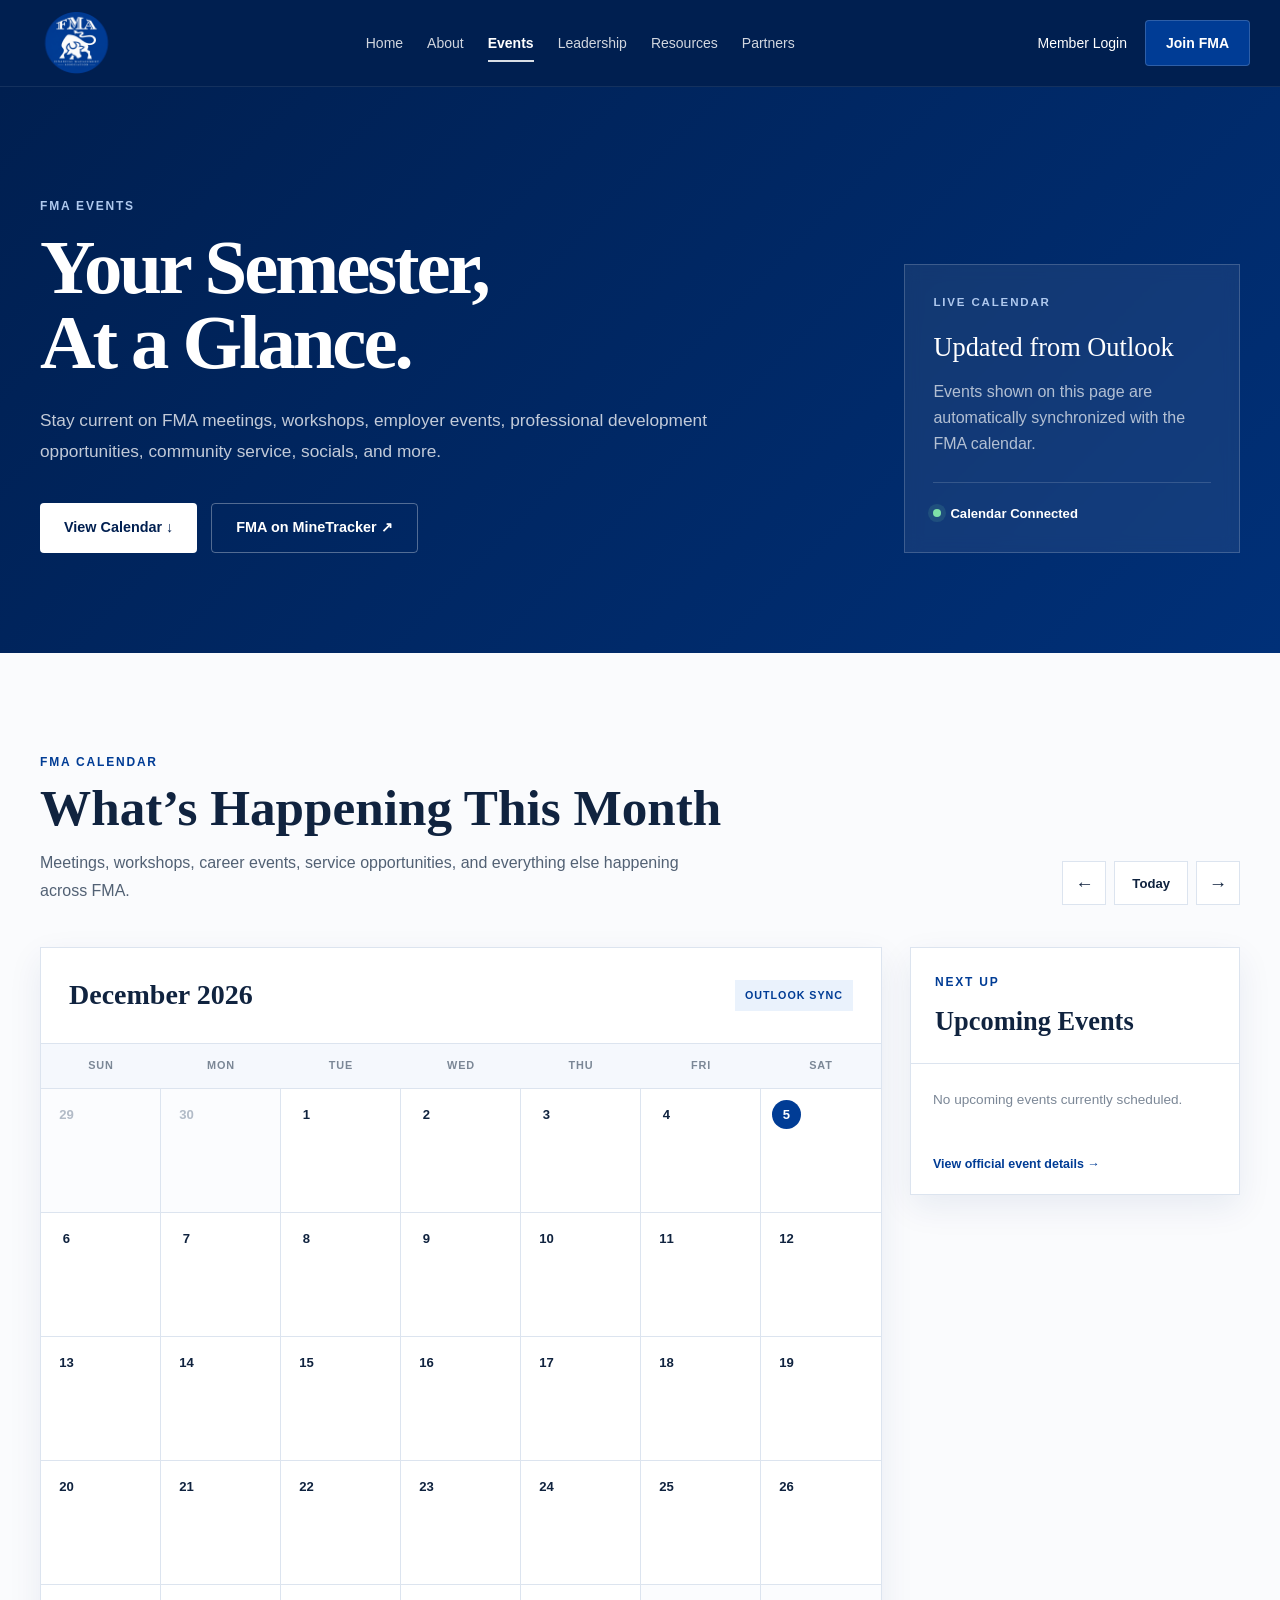
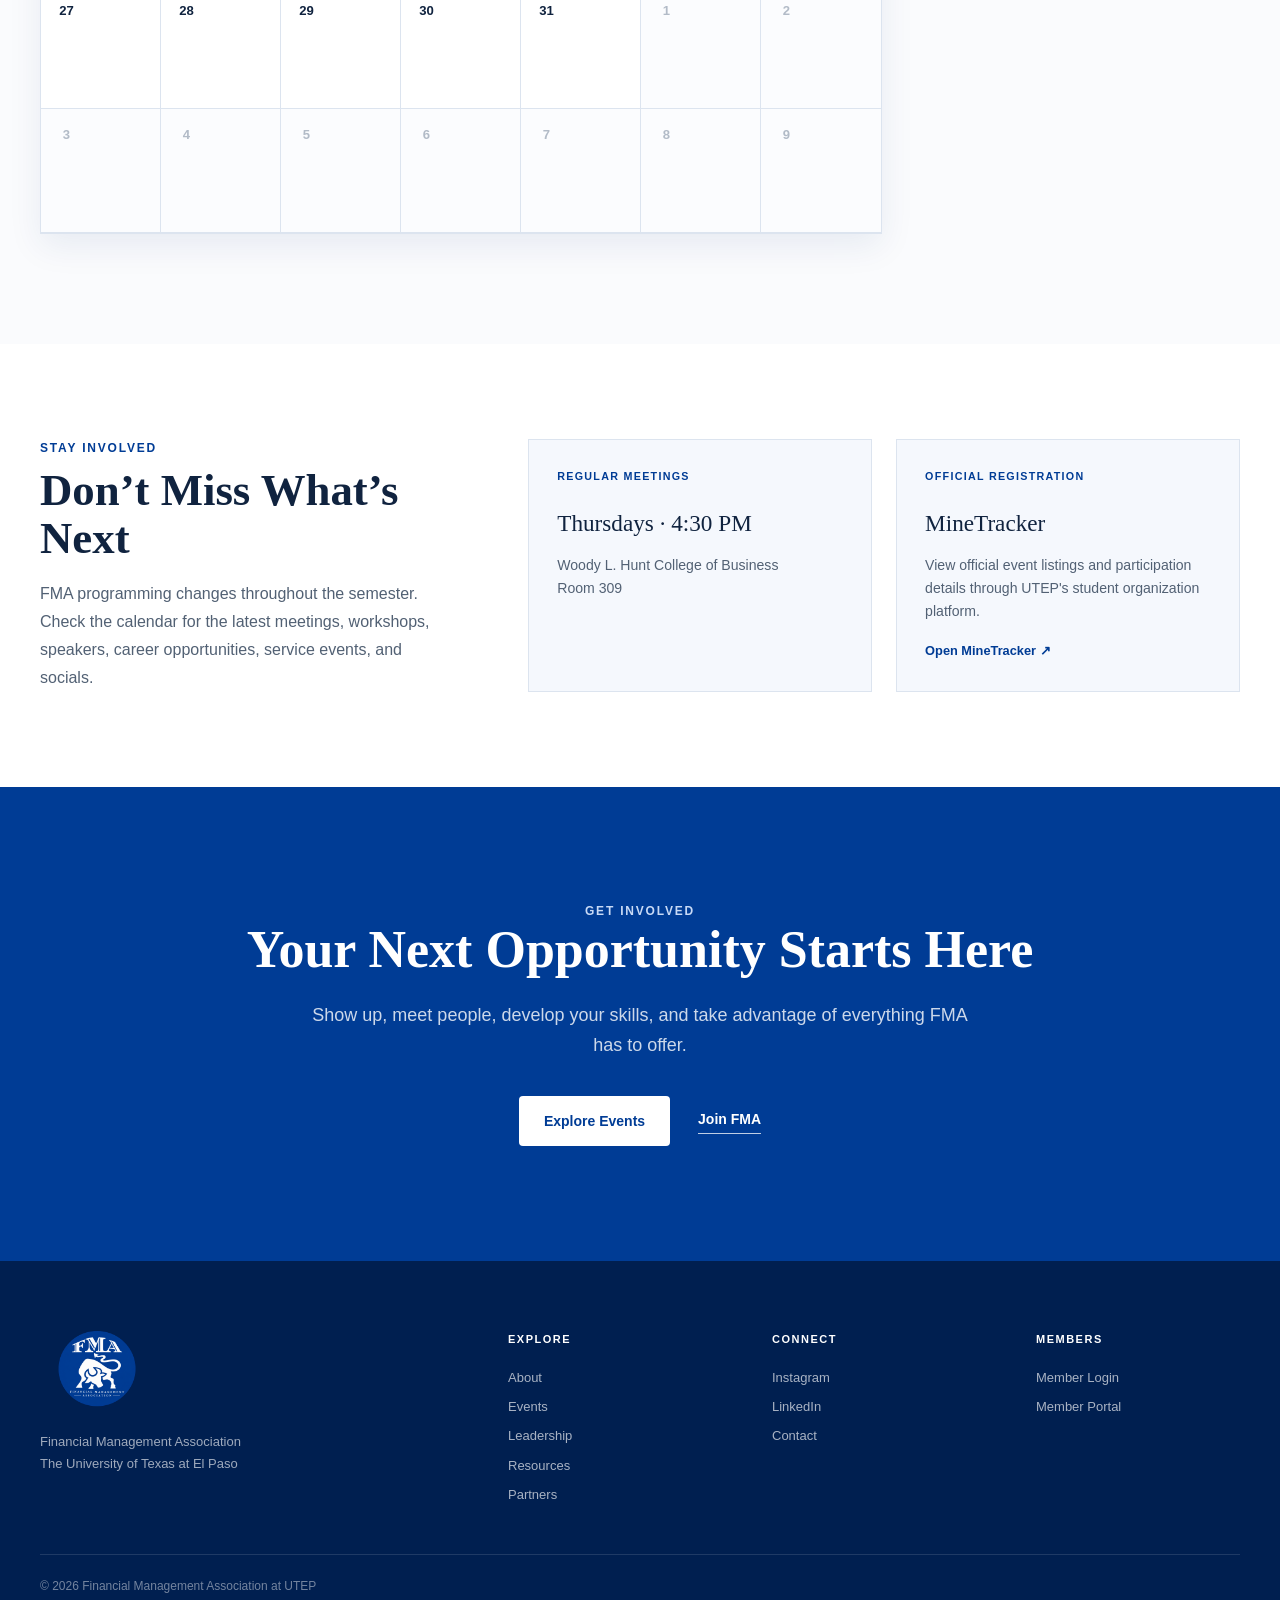
==== commit b9c32f9e: "Redesign events page and update website" ====
--- a/events.html
+++ b/events.html
@@ -87,271 +87,373 @@
 
 
 
-    <main>
-
-
-        <!-- =====================================================
-             EVENTS HERO
-        ====================================================== -->
-        <section class="events-page-hero">
-
-            <div class="events-page-container">
+<main>
+
+    <!-- =====================================================
+         EVENTS HERO
+    ====================================================== -->
+
+    <section class="events-dashboard-hero">
+
+        <div class="events-page-container">
+
+            <div class="events-dashboard-hero-content">
 
                 <p class="section-eyebrow">
                     FMA EVENTS
                 </p>
 
                 <h1>
-                    Connect. Learn. Get Involved.
+                    Your Semester,<br>
+                    At a Glance.
                 </h1>
 
-                <p>
-                    Explore upcoming FMA meetings, professional development
-                    workshops, guest speakers, networking opportunities,
-                    corporate visits, service activities, and other
-                    organization events.
+                <p class="events-dashboard-intro">
+                    Stay current on FMA meetings, workshops, employer
+                    events, professional development opportunities,
+                    community service, socials, and more.
                 </p>
 
-            </div>
-
-        </section>
-
-
-
-        <!-- =====================================================
-             LIVE MINETRACKER FEED
-        ====================================================== -->
-        <section class="events-live-section">
-
-            <div class="events-page-container">
-
-                <div class="events-live-heading">
-
-                    <div>
-
-                        <p class="section-eyebrow">
-                            LIVE EVENT FEED
-                        </p>
-
-                        <h2>
-                            Upcoming Events on MineTracker
-                        </h2>
-
-                    </div>
-
+                <div class="events-hero-actions">
+
+                    <a
+                        href="#calendar"
+                        class="events-primary-button"
+                    >
+                        View Calendar ↓
+                    </a>
 
                     <a
                         href="https://minetracker.utep.edu/organization/fma/events"
                         target="_blank"
-                        rel="noopener"
-                        class="view-events-link"
-                    >
-                        Open MineTracker ↗
+                        rel="noopener noreferrer"
+                        class="events-secondary-button"
+                    >
+                        FMA on MineTracker ↗
                     </a>
 
                 </div>
 
-
-                <p class="events-live-description">
-                    MineTracker is UTEP's official student organization
-                    platform. Select an event below to view official details,
-                    dates, locations, and participation information.
+            </div>
+
+
+            <div class="events-hero-stat">
+
+                <span class="events-hero-stat-label">
+                    LIVE CALENDAR
+                </span>
+
+                <strong>
+                    Updated from Outlook
+                </strong>
+
+                <p>
+                    Events shown on this page are automatically
+                    synchronized with the FMA calendar.
                 </p>
 
-
-                <div class="minetracker-frame">
-
-                    <iframe
-                        src="https://minetracker.utep.edu/opportunityboard"
-                        title="MineTracker Live Event Feed"
-                        loading="lazy"
-                    >
-                    </iframe>
-
-                </div>
-
-            </div>
-
-        </section>
-
-
-
-        <!-- =====================================================
-             EVENT TYPES
-        ====================================================== -->
-        <section class="why-fma">
-
-            <div class="why-fma-container">
-
-                <div class="section-heading">
+                <div class="events-live-indicator">
+
+                    <span class="events-live-dot"></span>
+
+                    <span>
+                        Calendar Connected
+                    </span>
+
+                </div>
+
+            </div>
+
+        </div>
+
+    </section>
+
+
+
+    <!-- =====================================================
+         MONTHLY CALENDAR
+    ====================================================== -->
+
+    <section
+        class="events-calendar-section"
+        id="calendar"
+    >
+
+        <div class="events-page-container">
+
+
+            <div class="events-calendar-heading">
+
+                <div>
 
                     <p class="section-eyebrow">
-                        WHAT TO EXPECT
+                        FMA CALENDAR
                     </p>
 
                     <h2>
-                        More Than Weekly Meetings
+                        What’s Happening This Month
                     </h2>
 
-                    <p class="section-description">
-                        FMA events are designed to help members build
-                        professional skills, expand their networks, and
-                        get involved beyond the classroom.
+                    <p>
+                        Meetings, workshops, career events, service
+                        opportunities, and everything else happening
+                        across FMA.
                     </p>
 
                 </div>
 
 
-                <div class="feature-grid">
-
-
-                    <article class="feature-card">
-
-                        <span class="feature-number">
-                            01
+                <div class="calendar-controls">
+
+                    <button
+                        type="button"
+                        id="calendar-prev"
+                        class="calendar-control-button"
+                        aria-label="Previous month"
+                    >
+                        ←
+                    </button>
+
+                    <button
+                        type="button"
+                        id="calendar-today"
+                        class="calendar-today-button"
+                    >
+                        Today
+                    </button>
+
+                    <button
+                        type="button"
+                        id="calendar-next"
+                        class="calendar-control-button"
+                        aria-label="Next month"
+                    >
+                        →
+                    </button>
+
+                </div>
+
+            </div>
+
+
+
+            <div class="events-calendar-layout">
+
+
+                <!-- CALENDAR -->
+
+                <div class="calendar-card">
+
+                    <div class="calendar-card-header">
+
+                        <h3 id="calendar-month-title">
+                            Loading Calendar...
+                        </h3>
+
+                        <span class="calendar-sync-label">
+                            Outlook Sync
                         </span>
 
+                    </div>
+
+
+                    <div class="calendar-weekdays">
+
+                        <span>Sun</span>
+                        <span>Mon</span>
+                        <span>Tue</span>
+                        <span>Wed</span>
+                        <span>Thu</span>
+                        <span>Fri</span>
+                        <span>Sat</span>
+
+                    </div>
+
+
+                    <div
+                        class="calendar-grid"
+                        id="calendar-grid"
+                    >
+                    </div>
+
+                </div>
+
+
+
+                <!-- NEXT UP -->
+
+                <aside class="events-agenda">
+
+                    <div class="events-agenda-header">
+
+                        <p class="section-eyebrow">
+                            NEXT UP
+                        </p>
+
                         <h3>
-                            Professional Development
+                            Upcoming Events
                         </h3>
 
-                        <p>
-                            Workshops focused on finance, Excel,
-                            recruiting preparation, technical skills,
-                            and career readiness.
+                    </div>
+
+
+                    <div id="events-agenda-list">
+
+                        <p class="calendar-loading">
+                            Loading upcoming events...
                         </p>
 
-                    </article>
-
-
-
-                    <article class="feature-card">
-
-                        <span class="feature-number">
-                            02
-                        </span>
-
-                        <h3>
-                            Guest Speakers
-                        </h3>
-
-                        <p>
-                            Hear from professionals, recruiters,
-                            alumni, and business leaders across
-                            finance and related industries.
-                        </p>
-
-                    </article>
-
-
-
-                    <article class="feature-card">
-
-                        <span class="feature-number">
-                            03
-                        </span>
-
-                        <h3>
-                            Corporate Experiences
-                        </h3>
-
-                        <p>
-                            Visit companies, explore career paths,
-                            and learn directly from professionals
-                            working across the business world.
-                        </p>
-
-                    </article>
-
-
-
-                    <article class="feature-card">
-
-                        <span class="feature-number">
-                            04
-                        </span>
-
-                        <h3>
-                            Community & Social Events
-                        </h3>
-
-                        <p>
-                            Build relationships through service,
-                            fundraisers, socials, and other
-                            opportunities to engage with the
-                            FMA community.
-                        </p>
-
-                    </article>
-
-
-                </div>
-
-            </div>
-
-        </section>
-
-
-
-        <!-- =====================================================
-             EVENTS CTA
-        ====================================================== -->
-        <section class="final-cta">
-
-            <div class="final-cta-container">
-
-                <p class="section-eyebrow">
-                    GET INVOLVED
-                </p>
-
-                <h2>
-                    Join Us at an Upcoming Event
-                </h2>
-
-                <p class="final-cta-description">
-                    Whether you're exploring finance, preparing for recruiting,
-                    or looking to meet other students, FMA events are a great
-                    place to start.
-                </p>
-
-
-                <div class="final-cta-details">
-    <p>
-        Thursdays · 4:30 PM
-    </p>
-
-    <p>
-        Woody L. Hunt College of Business · Room 309
-    </p>
-</div>
-
-
-                <div class="final-cta-buttons">
+                    </div>
+
 
                     <a
                         href="https://minetracker.utep.edu/organization/fma/events"
                         target="_blank"
-                        rel="noopener"
-                        class="final-cta-primary"
-                    >
-                        View MineTracker Events
+                        rel="noopener noreferrer"
+                        class="agenda-minetracker-link"
+                    >
+                        View official event details →
                     </a>
 
+                </aside>
+
+
+            </div>
+
+        </div>
+
+    </section>
+
+
+
+    <!-- =====================================================
+         EVENT ACCESS
+    ====================================================== -->
+
+    <section class="events-access-section">
+
+        <div class="events-page-container">
+
+            <div class="events-access-grid">
+
+
+                <div class="events-access-copy">
+
+                    <p class="section-eyebrow">
+                        STAY INVOLVED
+                    </p>
+
+                    <h2>
+                        Don’t Miss What’s Next
+                    </h2>
+
+                    <p>
+                        FMA programming changes throughout the semester.
+                        Check the calendar for the latest meetings,
+                        workshops, speakers, career opportunities,
+                        service events, and socials.
+                    </p>
+
+                </div>
+
+
+                <div class="events-access-card">
+
+                    <span>
+                        REGULAR MEETINGS
+                    </span>
+
+                    <strong>
+                        Thursdays · 4:30 PM
+                    </strong>
+
+                    <p>
+                        Woody L. Hunt College of Business<br>
+                        Room 309
+                    </p>
+
+                </div>
+
+
+                <div class="events-access-card">
+
+                    <span>
+                        OFFICIAL REGISTRATION
+                    </span>
+
+                    <strong>
+                        MineTracker
+                    </strong>
+
+                    <p>
+                        View official event listings and participation
+                        details through UTEP's student organization platform.
+                    </p>
+
                     <a
-                        href="join.html"
-                        class="final-cta-secondary"
-                    >
-                        Join FMA
+                        href="https://minetracker.utep.edu/organization/fma/events"
+                        target="_blank"
+                        rel="noopener noreferrer"
+                    >
+                        Open MineTracker ↗
                     </a>
 
                 </div>
 
-            </div>
-
-        </section>
-
-
-    </main>
+
+            </div>
+
+        </div>
+
+    </section>
+
+
+
+    <!-- =====================================================
+         FINAL CTA
+    ====================================================== -->
+
+    <section class="final-cta">
+
+        <div class="final-cta-container">
+
+            <p class="section-eyebrow">
+                GET INVOLVED
+            </p>
+
+            <h2>
+                Your Next Opportunity Starts Here
+            </h2>
+
+            <p class="final-cta-description">
+                Show up, meet people, develop your skills, and take
+                advantage of everything FMA has to offer.
+            </p>
+
+
+            <div class="final-cta-buttons">
+
+                <a
+                    href="#calendar"
+                    class="final-cta-primary"
+                >
+                    Explore Events
+                </a>
+
+                <a
+                    href="join.html"
+                    class="final-cta-secondary"
+                >
+                    Join FMA
+                </a>
+
+            </div>
+
+        </div>
+
+    </section>
+
+</main>
 
 
 
@@ -473,6 +575,7 @@
 
     </footer>
 
+    <script src="js/events-calendar.js"></script>
 </body>
 
 </html>
--- a/css/styles-new.css
+++ b/css/styles-new.css
@@ -938,11 +938,13 @@
     width: 235px;
     height: 105px;
     margin-right: 30px;
-    padding: 25px 30px;
+    padding: 16px 20px;
+
     flex-shrink: 0;
     display: flex;
     align-items: center;
     justify-content: center;
+
     background-color: var(--white);
     border-radius: var(--radius-md);
     box-shadow: 0 5px 18px rgba(0, 0, 0, 0.08);
@@ -952,7 +954,7 @@
     width: auto;
     height: auto;
     max-width: 165px;
-    max-height: 50px;
+    max-height: 68px;
     object-fit: contain;
 }
 
@@ -962,19 +964,31 @@
    --------------------------------------------------------- */
 
 .company-logo img[alt="Dell Technologies"] {
-    max-width: 180px;
+    max-width: 205px;
+    max-height: 62px;
 }
 
 .company-logo img[alt="Texas Instruments"] {
-    max-width: 180px;
+    max-width: 205px;
+    max-height: 68px;
+}
+
+.company-logo img[alt="JPMorgan Chase"] {
+    max-width: 195px;
+    max-height: 70px;
 }
 
 .company-logo img[alt="UTIMCO"] {
-    max-height: 60px;
+    max-height: 70px;
 }
 
 .company-logo img[alt="Wells Fargo"] {
-    max-height: 57px;
+    max-height: 68px;
+}
+
+.company-logo img[alt="SMBC"] {
+    max-width: 200px;
+    max-height: 68px;
 }
 
 
@@ -4624,7 +4638,1198 @@
         100%;
 }
 
-
+/* =====================================================
+   EVENTS PAGE — 2026 REDESIGN
+===================================================== */
+
+
+/* =====================================================
+   HERO
+===================================================== */
+
+.events-dashboard-hero {
+    padding:
+        110px
+        var(--page-gutter)
+        100px;
+
+    background:
+        linear-gradient(
+            135deg,
+            var(--fma-blue-deep) 0%,
+            var(--fma-blue-dark) 100%
+        );
+
+    color: var(--white);
+}
+
+
+.events-dashboard-hero .section-eyebrow {
+    color: #AFC9EE;
+}
+
+
+.events-dashboard-hero .events-page-container {
+    display: grid;
+
+    grid-template-columns:
+        minmax(0, 1.5fr)
+        minmax(280px, .65fr);
+
+    gap: 90px;
+
+    align-items: end;
+}
+
+
+.events-dashboard-hero-content h1 {
+    max-width: 780px;
+
+    margin: 14px 0 24px;
+
+    color: var(--white);
+
+    font-family: Georgia, serif;
+
+    font-size:
+        clamp(
+            3.2rem,
+            6vw,
+            5.7rem
+        );
+
+    line-height: .98;
+
+    letter-spacing: -.04em;
+}
+
+
+.events-dashboard-intro {
+    max-width: 680px;
+
+    margin: 0;
+
+    color:
+        rgba(
+            255,
+            255,
+            255,
+            .76
+        );
+
+    font-size: 1.08rem;
+
+    line-height: 1.8;
+}
+
+
+.events-hero-actions {
+    display: flex;
+
+    flex-wrap: wrap;
+
+    gap: 14px;
+
+    margin-top: 36px;
+}
+
+
+.events-primary-button,
+.events-secondary-button {
+    display: inline-flex;
+
+    align-items: center;
+
+    justify-content: center;
+
+    min-height: 50px;
+
+    padding: 0 24px;
+
+    border-radius:
+        var(--radius-sm);
+
+    font-size: .9rem;
+
+    font-weight: 700;
+
+    text-decoration: none;
+
+    transition:
+        transform var(--transition),
+        background-color var(--transition),
+        border-color var(--transition);
+}
+
+
+.events-primary-button {
+    background: var(--white);
+
+    color:
+        var(--fma-blue-deep);
+}
+
+
+.events-secondary-button {
+    border:
+        1px solid
+        rgba(
+            255,
+            255,
+            255,
+            .32
+        );
+
+    color: var(--white);
+}
+
+
+.events-primary-button:hover,
+.events-secondary-button:hover {
+    transform:
+        translateY(-2px);
+}
+
+
+.events-secondary-button:hover {
+    border-color:
+        rgba(
+            255,
+            255,
+            255,
+            .72
+        );
+}
+
+
+.events-hero-stat {
+    padding: 28px;
+
+    border:
+        1px solid
+        rgba(
+            255,
+            255,
+            255,
+            .18
+        );
+
+    background:
+        rgba(
+            255,
+            255,
+            255,
+            .07
+        );
+
+    backdrop-filter:
+        blur(8px);
+}
+
+
+.events-hero-stat-label {
+    display: block;
+
+    margin-bottom: 15px;
+
+    color: #AFC9EE;
+
+    font-size: .72rem;
+
+    font-weight: 800;
+
+    letter-spacing: .16em;
+}
+
+
+.events-hero-stat strong {
+    display: block;
+
+    margin-bottom: 10px;
+
+    font-family: Georgia, serif;
+
+    font-size: 1.65rem;
+
+    font-weight: 500;
+}
+
+
+.events-hero-stat p {
+    margin: 0;
+
+    color:
+        rgba(
+            255,
+            255,
+            255,
+            .68
+        );
+
+    line-height: 1.65;
+}
+
+
+.events-live-indicator {
+    display: flex;
+
+    align-items: center;
+
+    gap: 9px;
+
+    margin-top: 24px;
+
+    padding-top: 20px;
+
+    border-top:
+        1px solid
+        rgba(
+            255,
+            255,
+            255,
+            .15
+        );
+
+    font-size: .82rem;
+
+    font-weight: 700;
+}
+
+
+.events-live-dot {
+    width: 8px;
+
+    height: 8px;
+
+    border-radius: 50%;
+
+    background: #7EE2A8;
+
+    box-shadow:
+        0 0 0 5px
+        rgba(
+            126,
+            226,
+            168,
+            .12
+        );
+}
+
+
+
+/* =====================================================
+   CALENDAR SECTION
+===================================================== */
+
+.events-calendar-section {
+    padding:
+        100px
+        var(--page-gutter)
+        110px;
+
+    background:
+        var(--off-white);
+}
+
+
+.events-page-container {
+    width: 100%;
+
+    max-width:
+        var(--page-width);
+
+    margin: 0 auto;
+}
+
+
+.events-calendar-heading {
+    display: flex;
+
+    justify-content:
+        space-between;
+
+    gap: 40px;
+
+    align-items: end;
+
+    margin-bottom: 42px;
+}
+
+
+.events-calendar-heading h2 {
+    margin:
+        8px 0 14px;
+
+    color:
+        var(--text-dark);
+
+    font-family: Georgia, serif;
+
+    font-size:
+        clamp(
+            2.4rem,
+            4vw,
+            3.7rem
+        );
+
+    line-height: 1.08;
+}
+
+
+.events-calendar-heading p:not(
+    .section-eyebrow
+) {
+    max-width: 650px;
+
+    margin: 0;
+
+    color:
+        var(--text-body);
+
+    line-height: 1.75;
+}
+
+
+.calendar-controls {
+    display: flex;
+
+    align-items: center;
+
+    gap: 8px;
+}
+
+
+.calendar-control-button,
+.calendar-today-button {
+    height: 44px;
+
+    border:
+        1px solid
+        var(--border);
+
+    background: var(--white);
+
+    color:
+        var(--text-dark);
+
+    font: inherit;
+
+    font-weight: 700;
+
+    cursor: pointer;
+
+    transition:
+        border-color var(--transition),
+        background-color var(--transition),
+        transform var(--transition);
+}
+
+
+.calendar-control-button {
+    width: 44px;
+
+    font-size: 1.15rem;
+}
+
+
+.calendar-today-button {
+    padding: 0 17px;
+
+    font-size: .82rem;
+}
+
+
+.calendar-control-button:hover,
+.calendar-today-button:hover {
+    border-color:
+        var(--fma-blue);
+
+    background:
+        var(--fma-blue-light);
+
+    transform:
+        translateY(-1px);
+}
+
+
+.events-calendar-layout {
+    display: grid;
+
+    grid-template-columns:
+        minmax(0, 1fr)
+        330px;
+
+    gap: 28px;
+
+    align-items: start;
+}
+
+
+
+/* =====================================================
+   CALENDAR CARD
+===================================================== */
+
+.calendar-card {
+    overflow: hidden;
+
+    border:
+        1px solid
+        var(--border);
+
+    background:
+        var(--white);
+
+    box-shadow:
+        var(--shadow-soft);
+}
+
+
+.calendar-card-header {
+    display: flex;
+
+    justify-content:
+        space-between;
+
+    align-items: center;
+
+    gap: 20px;
+
+    padding: 25px 28px;
+
+    border-bottom:
+        1px solid
+        var(--border);
+}
+
+
+.calendar-card-header h3 {
+    margin: 0;
+
+    color:
+        var(--text-dark);
+
+    font-family: Georgia, serif;
+
+    font-size: 1.75rem;
+}
+
+
+.calendar-sync-label {
+    padding:
+        7px 10px;
+
+    background:
+        var(--fma-blue-light);
+
+    color:
+        var(--fma-blue);
+
+    font-size: .67rem;
+
+    font-weight: 800;
+
+    letter-spacing: .09em;
+
+    text-transform: uppercase;
+}
+
+
+.calendar-weekdays {
+    display: grid;
+
+    grid-template-columns:
+        repeat(7, 1fr);
+
+    border-bottom:
+        1px solid
+        var(--border);
+
+    background:
+        var(--fma-blue-soft);
+}
+
+
+.calendar-weekdays span {
+    padding:
+        13px 10px;
+
+    color:
+        var(--text-muted);
+
+    font-size: .68rem;
+
+    font-weight: 800;
+
+    letter-spacing: .08em;
+
+    text-align: center;
+
+    text-transform: uppercase;
+}
+
+
+.calendar-grid {
+    display: grid;
+
+    grid-template-columns:
+        repeat(7, 1fr);
+}
+
+
+.calendar-day {
+    position: relative;
+
+    min-height: 124px;
+
+    padding: 11px;
+
+    border-right:
+        1px solid
+        var(--border);
+
+    border-bottom:
+        1px solid
+        var(--border);
+
+    background:
+        var(--white);
+}
+
+
+.calendar-day:nth-child(7n) {
+    border-right: none;
+}
+
+
+.calendar-day-number {
+    width: 29px;
+
+    height: 29px;
+
+    display: flex;
+
+    align-items: center;
+
+    justify-content: center;
+
+    margin-bottom: 8px;
+
+    border-radius: 50%;
+
+    color:
+        var(--text-dark);
+
+    font-size: .82rem;
+
+    font-weight: 700;
+}
+
+
+.calendar-day-muted {
+    background:
+        #FBFCFE;
+}
+
+
+.calendar-day-muted
+.calendar-day-number {
+    color:
+        #B2BBC7;
+}
+
+
+.calendar-day-today
+.calendar-day-number {
+    background:
+        var(--fma-blue);
+
+    color:
+        var(--white);
+}
+
+
+.calendar-day-has-event:not(
+    .calendar-day-muted
+) {
+    background:
+        linear-gradient(
+            to bottom,
+            rgba(
+                234,
+                242,
+                252,
+                .34
+            ),
+            var(--white)
+        );
+}
+
+
+.calendar-day-events {
+    display: flex;
+
+    flex-direction: column;
+
+    gap: 5px;
+}
+
+
+.calendar-event-chip {
+    overflow: hidden;
+
+    display: flex;
+
+    align-items: center;
+
+    gap: 6px;
+
+    color:
+        var(--fma-blue-deep);
+
+    font-size: .67rem;
+
+    font-weight: 700;
+
+    line-height: 1.25;
+
+    white-space: nowrap;
+
+    text-overflow: ellipsis;
+}
+
+
+.calendar-event-chip span {
+    width: 5px;
+
+    min-width: 5px;
+
+    height: 5px;
+
+    border-radius: 50%;
+
+    background:
+        var(--fma-blue);
+}
+
+
+.calendar-more-events {
+    padding-left: 11px;
+
+    color:
+        var(--text-muted);
+
+    font-size: .63rem;
+
+    font-weight: 700;
+}
+
+
+.calendar-error {
+    grid-column:
+        1 / -1;
+
+    padding: 50px;
+
+    color:
+        var(--text-muted);
+
+    text-align: center;
+}
+
+
+
+/* =====================================================
+   UPCOMING AGENDA
+===================================================== */
+
+.events-agenda {
+    border:
+        1px solid
+        var(--border);
+
+    background:
+        var(--white);
+
+    box-shadow:
+        var(--shadow-soft);
+}
+
+
+.events-agenda-header {
+    padding:
+        25px 24px
+        21px;
+
+    border-bottom:
+        1px solid
+        var(--border);
+}
+
+
+.events-agenda-header h3 {
+    margin:
+        7px 0 0;
+
+    color:
+        var(--text-dark);
+
+    font-family: Georgia, serif;
+
+    font-size: 1.65rem;
+}
+
+
+.agenda-event {
+    display: grid;
+
+    grid-template-columns:
+        52px 1fr;
+
+    gap: 15px;
+
+    padding:
+        20px 22px;
+
+    border-bottom:
+        1px solid
+        var(--border);
+}
+
+
+.agenda-event-date {
+    text-align: center;
+}
+
+
+.agenda-event-date span {
+    display: block;
+
+    margin-bottom: 3px;
+
+    color:
+        var(--fma-blue);
+
+    font-size: .65rem;
+
+    font-weight: 800;
+
+    letter-spacing: .1em;
+}
+
+
+.agenda-event-date strong {
+    display: block;
+
+    color:
+        var(--text-dark);
+
+    font-family: Georgia, serif;
+
+    font-size: 1.75rem;
+
+    font-weight: 500;
+}
+
+
+.agenda-event-info h4 {
+    margin:
+        0 0 7px;
+
+    color:
+        var(--text-dark);
+
+    font-size: .92rem;
+
+    line-height: 1.35;
+}
+
+
+.agenda-event-info p {
+    margin: 2px 0;
+
+    color:
+        var(--text-muted);
+
+    font-size: .75rem;
+
+    line-height: 1.45;
+}
+
+
+.agenda-minetracker-link {
+    display: block;
+
+    padding:
+        19px 22px;
+
+    color:
+        var(--fma-blue);
+
+    font-size: .78rem;
+
+    font-weight: 800;
+
+    text-decoration: none;
+}
+
+
+.agenda-minetracker-link:hover {
+    background:
+        var(--fma-blue-soft);
+}
+
+
+.calendar-loading,
+.calendar-empty {
+    padding:
+        25px 22px;
+
+    margin: 0;
+
+    color:
+        var(--text-muted);
+
+    font-size: .85rem;
+}
+
+
+
+/* =====================================================
+   ACCESS SECTION
+===================================================== */
+
+.events-access-section {
+    padding:
+        95px
+        var(--page-gutter);
+
+    background:
+        var(--white);
+}
+
+
+.events-access-grid {
+    display: grid;
+
+    grid-template-columns:
+        1.35fr 1fr 1fr;
+
+    gap: 24px;
+
+    align-items: stretch;
+}
+
+
+.events-access-copy {
+    padding-right: 45px;
+}
+
+
+.events-access-copy h2 {
+    margin:
+        8px 0 18px;
+
+    color:
+        var(--text-dark);
+
+    font-family: Georgia, serif;
+
+    font-size:
+        clamp(
+            2.2rem,
+            3.5vw,
+            3.4rem
+        );
+
+    line-height: 1.08;
+}
+
+
+.events-access-copy p:not(
+    .section-eyebrow
+) {
+    max-width: 520px;
+
+    margin: 0;
+
+    color:
+        var(--text-body);
+
+    line-height: 1.75;
+}
+
+
+.events-access-card {
+    padding: 28px;
+
+    border:
+        1px solid
+        var(--border);
+
+    background:
+        var(--fma-blue-soft);
+}
+
+
+.events-access-card span {
+    display: block;
+
+    margin-bottom: 20px;
+
+    color:
+        var(--fma-blue);
+
+    font-size: .67rem;
+
+    font-weight: 800;
+
+    letter-spacing: .12em;
+}
+
+
+.events-access-card strong {
+    display: block;
+
+    margin-bottom: 12px;
+
+    color:
+        var(--text-dark);
+
+    font-family: Georgia, serif;
+
+    font-size: 1.45rem;
+
+    font-weight: 500;
+}
+
+
+.events-access-card p {
+    margin: 0;
+
+    color:
+        var(--text-body);
+
+    font-size: .88rem;
+
+    line-height: 1.65;
+}
+
+
+.events-access-card a {
+    display: inline-block;
+
+    margin-top: 18px;
+
+    color:
+        var(--fma-blue);
+
+    font-size: .8rem;
+
+    font-weight: 800;
+
+    text-decoration: none;
+}
+
+
+
+/* =====================================================
+   EVENTS RESPONSIVE
+===================================================== */
+
+@media (
+    max-width: 1050px
+) {
+
+    .events-dashboard-hero
+    .events-page-container {
+        grid-template-columns:
+            1fr;
+
+        gap: 45px;
+    }
+
+
+    .events-hero-stat {
+        max-width: 520px;
+    }
+
+
+    .events-calendar-layout {
+        grid-template-columns:
+            1fr;
+    }
+
+
+    .events-agenda {
+        display: grid;
+
+        grid-template-columns:
+            230px 1fr;
+    }
+
+
+    .events-agenda-header {
+        border-right:
+            1px solid
+            var(--border);
+
+        border-bottom: none;
+    }
+
+
+    #events-agenda-list {
+        display: grid;
+
+        grid-template-columns:
+            repeat(
+                2,
+                minmax(
+                    0,
+                    1fr
+                )
+            );
+    }
+
+
+    .agenda-minetracker-link {
+        grid-column:
+            1 / -1;
+
+        border-top:
+            1px solid
+            var(--border);
+    }
+
+
+    .events-access-grid {
+        grid-template-columns:
+            1fr 1fr;
+    }
+
+
+    .events-access-copy {
+        grid-column:
+            1 / -1;
+
+        max-width: 700px;
+    }
+
+}
+
+
+
+@media (
+    max-width: 760px
+) {
+
+    .events-dashboard-hero {
+        padding:
+            78px
+            var(--page-gutter)
+            72px;
+    }
+
+
+    .events-calendar-section {
+        padding:
+            72px
+            var(--page-gutter);
+    }
+
+
+    .events-calendar-heading {
+        align-items:
+            flex-start;
+
+        flex-direction:
+            column;
+    }
+
+
+    .calendar-card {
+        overflow-x: auto;
+    }
+
+
+    .calendar-card-header,
+    .calendar-weekdays,
+    .calendar-grid {
+        min-width: 720px;
+    }
+
+
+    .calendar-day {
+        min-height: 112px;
+    }
+
+
+    .events-agenda {
+        display: block;
+    }
+
+
+    #events-agenda-list {
+        display: block;
+    }
+
+
+    .events-agenda-header {
+        border-right: none;
+
+        border-bottom:
+            1px solid
+            var(--border);
+    }
+
+
+    .events-access-grid {
+        grid-template-columns:
+            1fr;
+    }
+
+
+    .events-access-copy {
+        grid-column: auto;
+
+        padding-right: 0;
+    }
+
+}
+
+
+
+@media (
+    max-width: 520px
+) {
+
+    .events-dashboard-hero-content h1 {
+        font-size: 3rem;
+    }
+
+
+    .events-hero-actions {
+        flex-direction:
+            column;
+    }
+
+
+    .events-primary-button,
+    .events-secondary-button {
+        width: 100%;
+    }
+
+
+    .calendar-controls {
+        width: 100%;
+    }
+
+
+    .calendar-today-button {
+        flex: 1;
+    }
+
+}
 /* =========================================================
    62. MASTER STYLESHEET COMPLETE
    =========================================================
